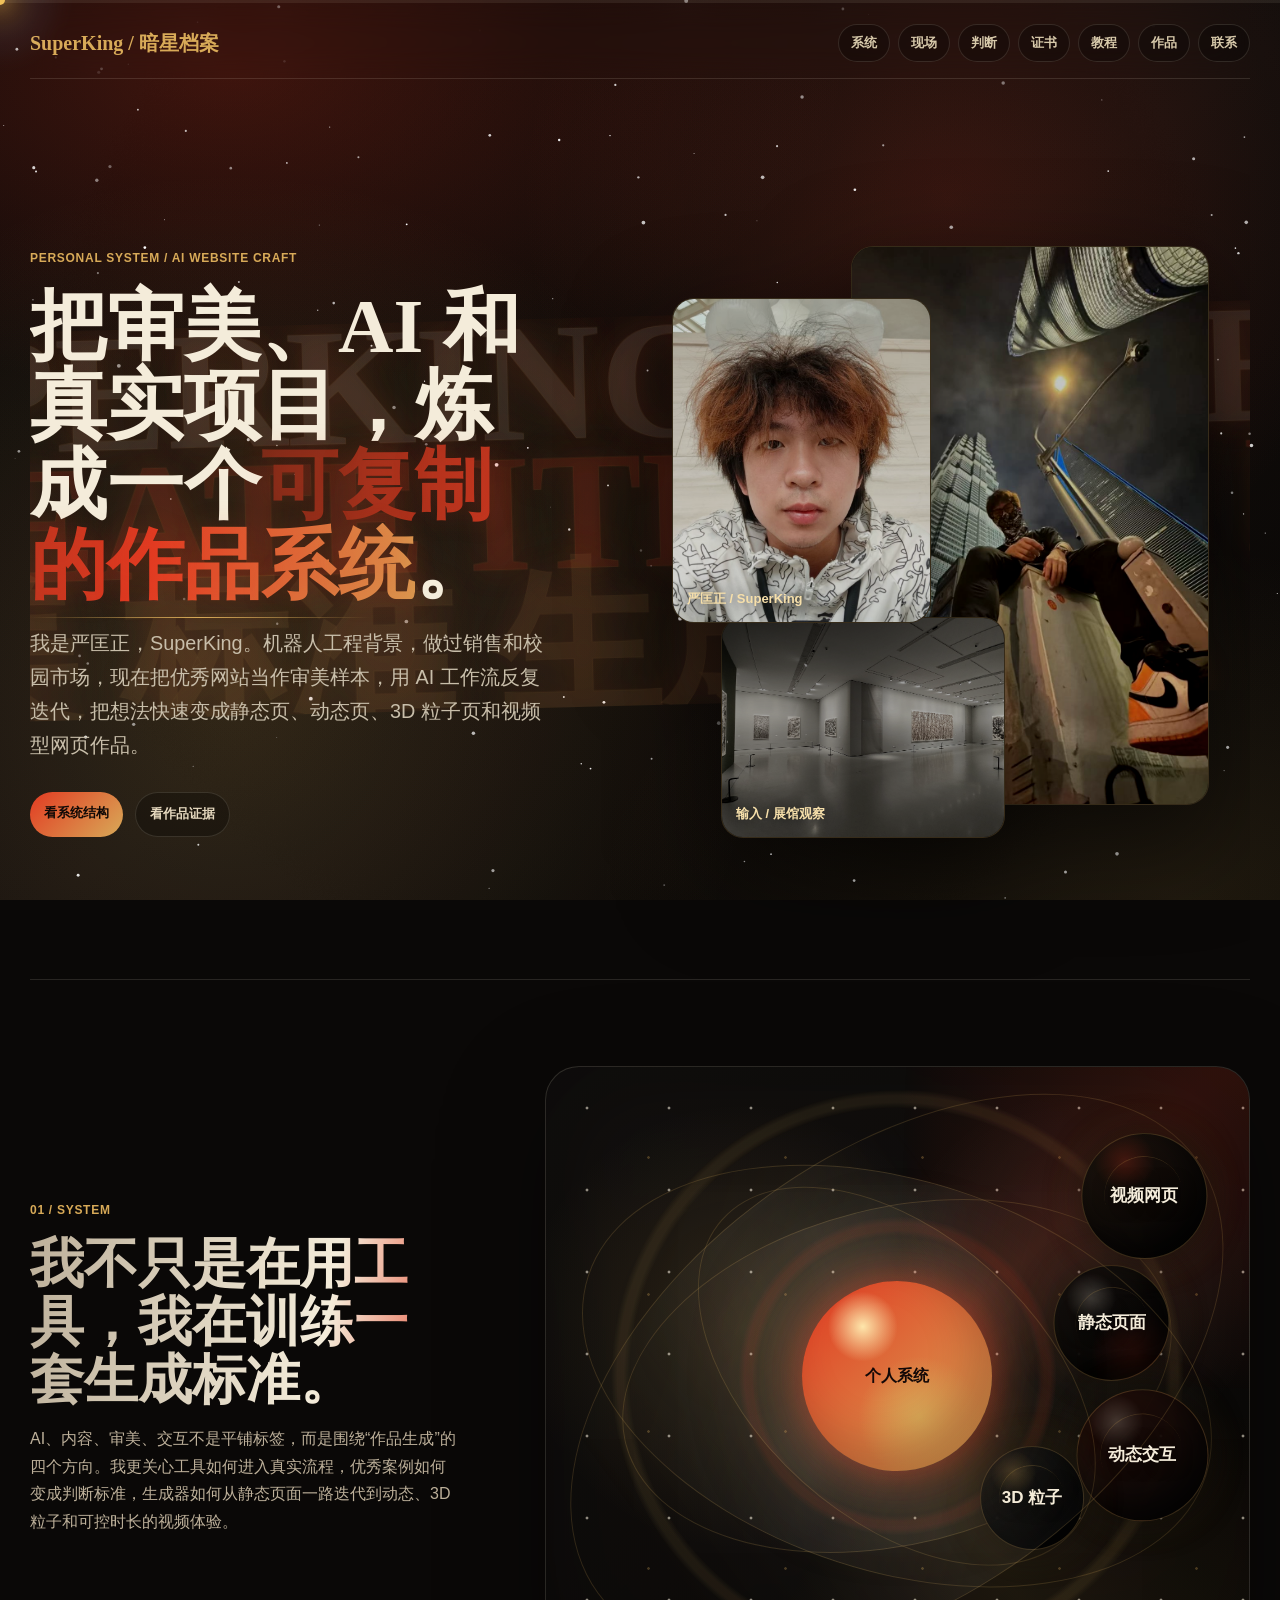
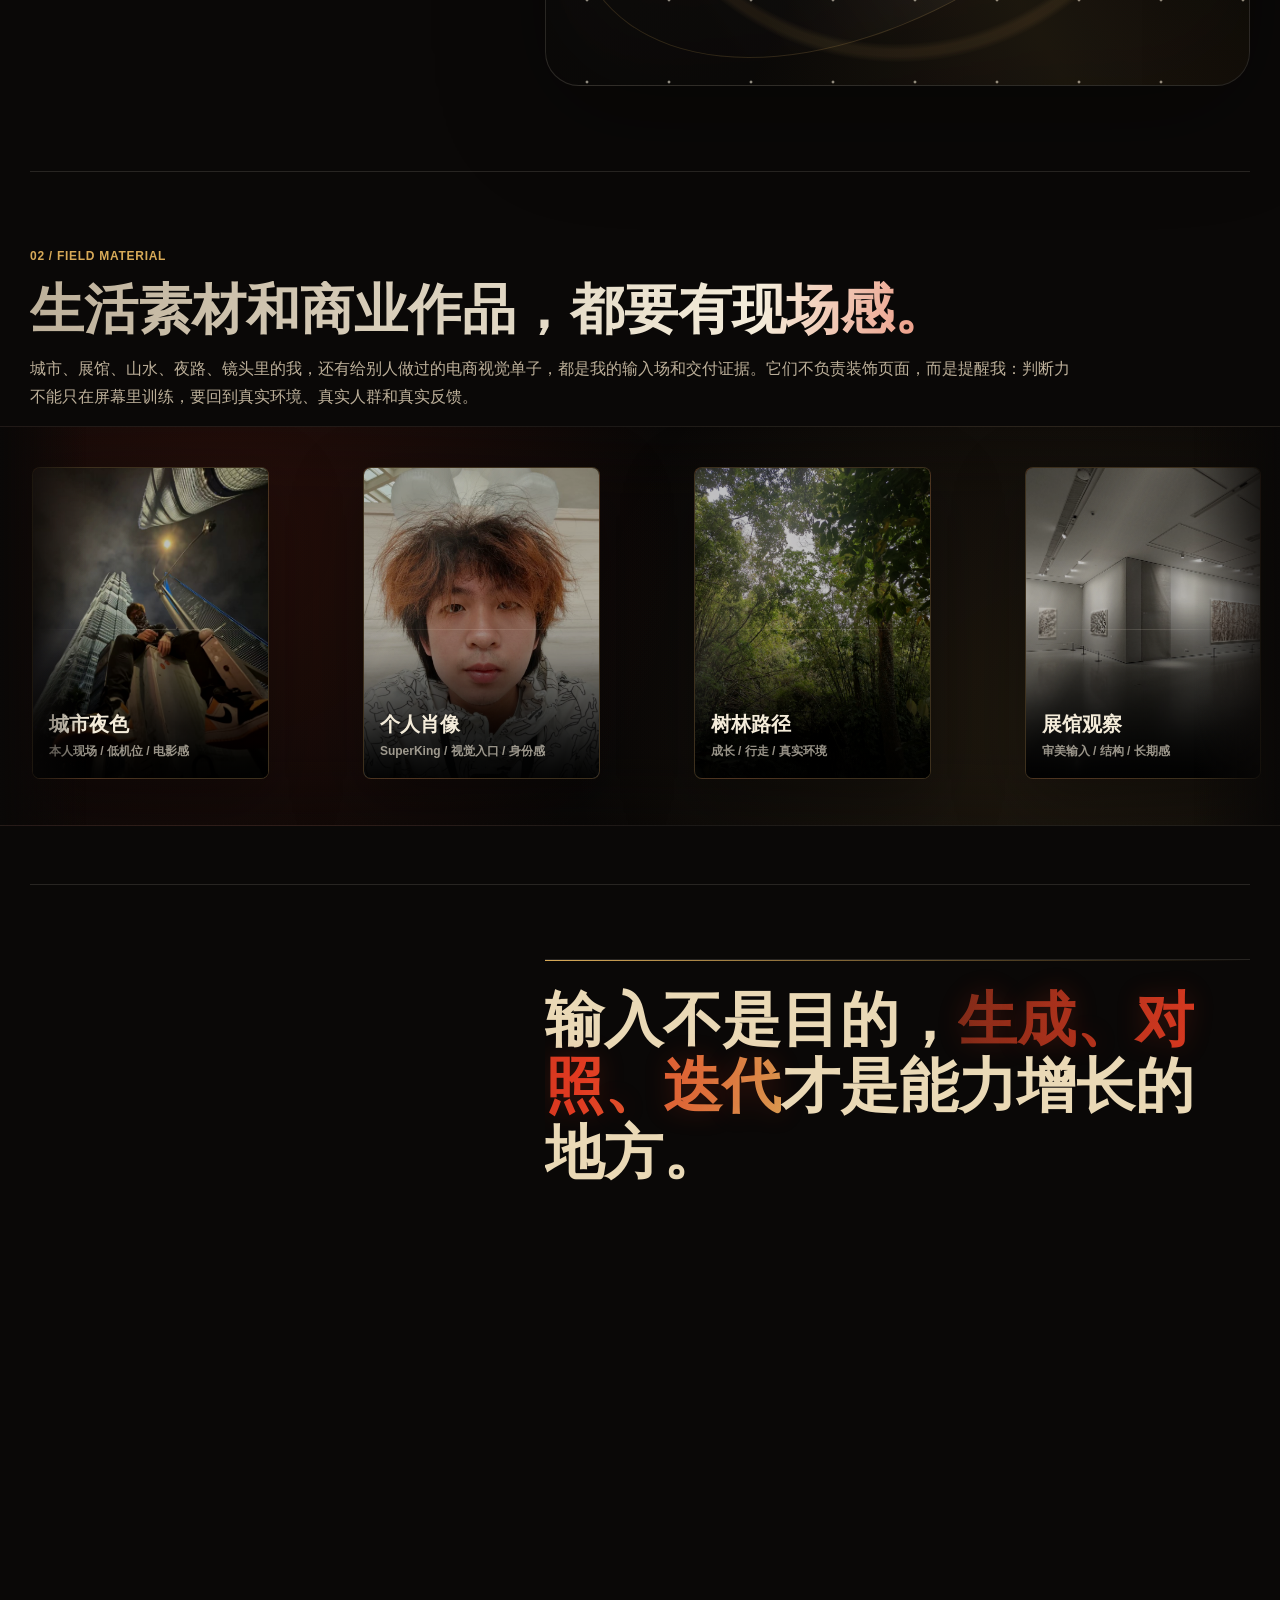
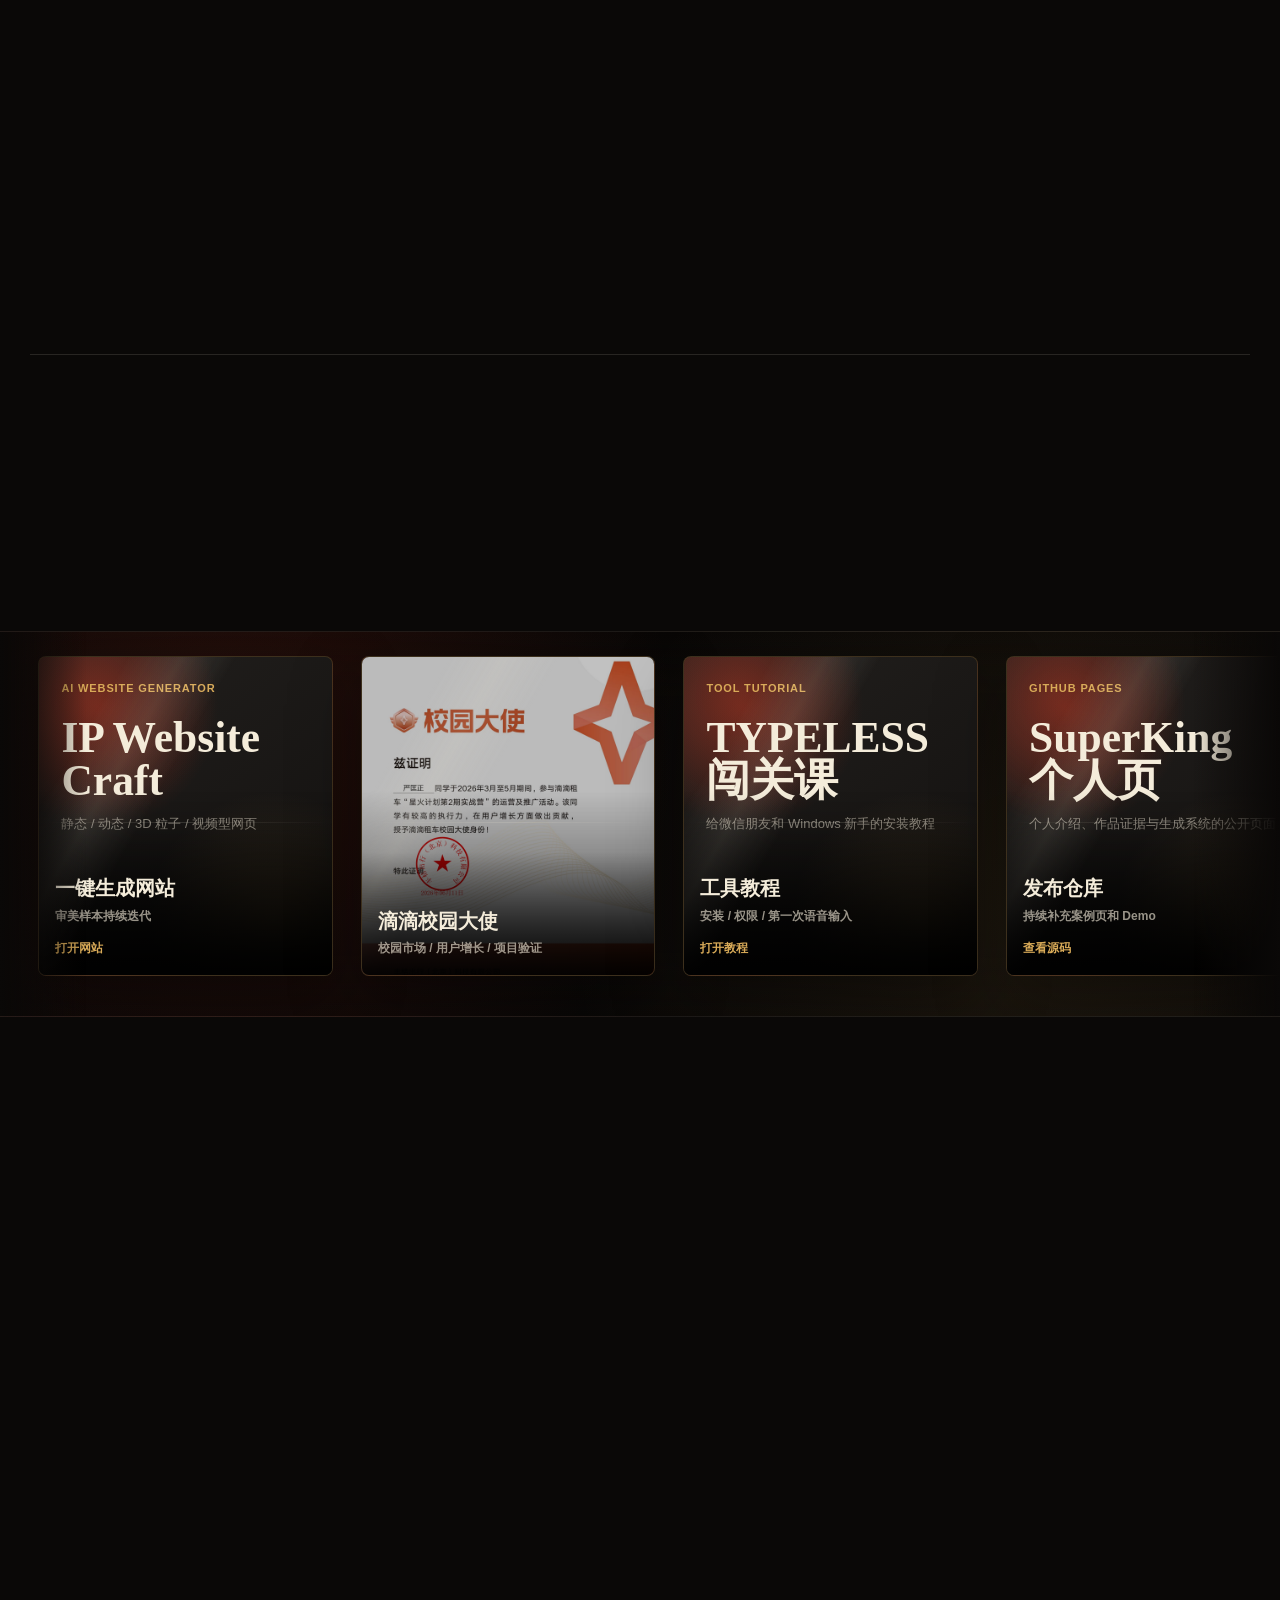
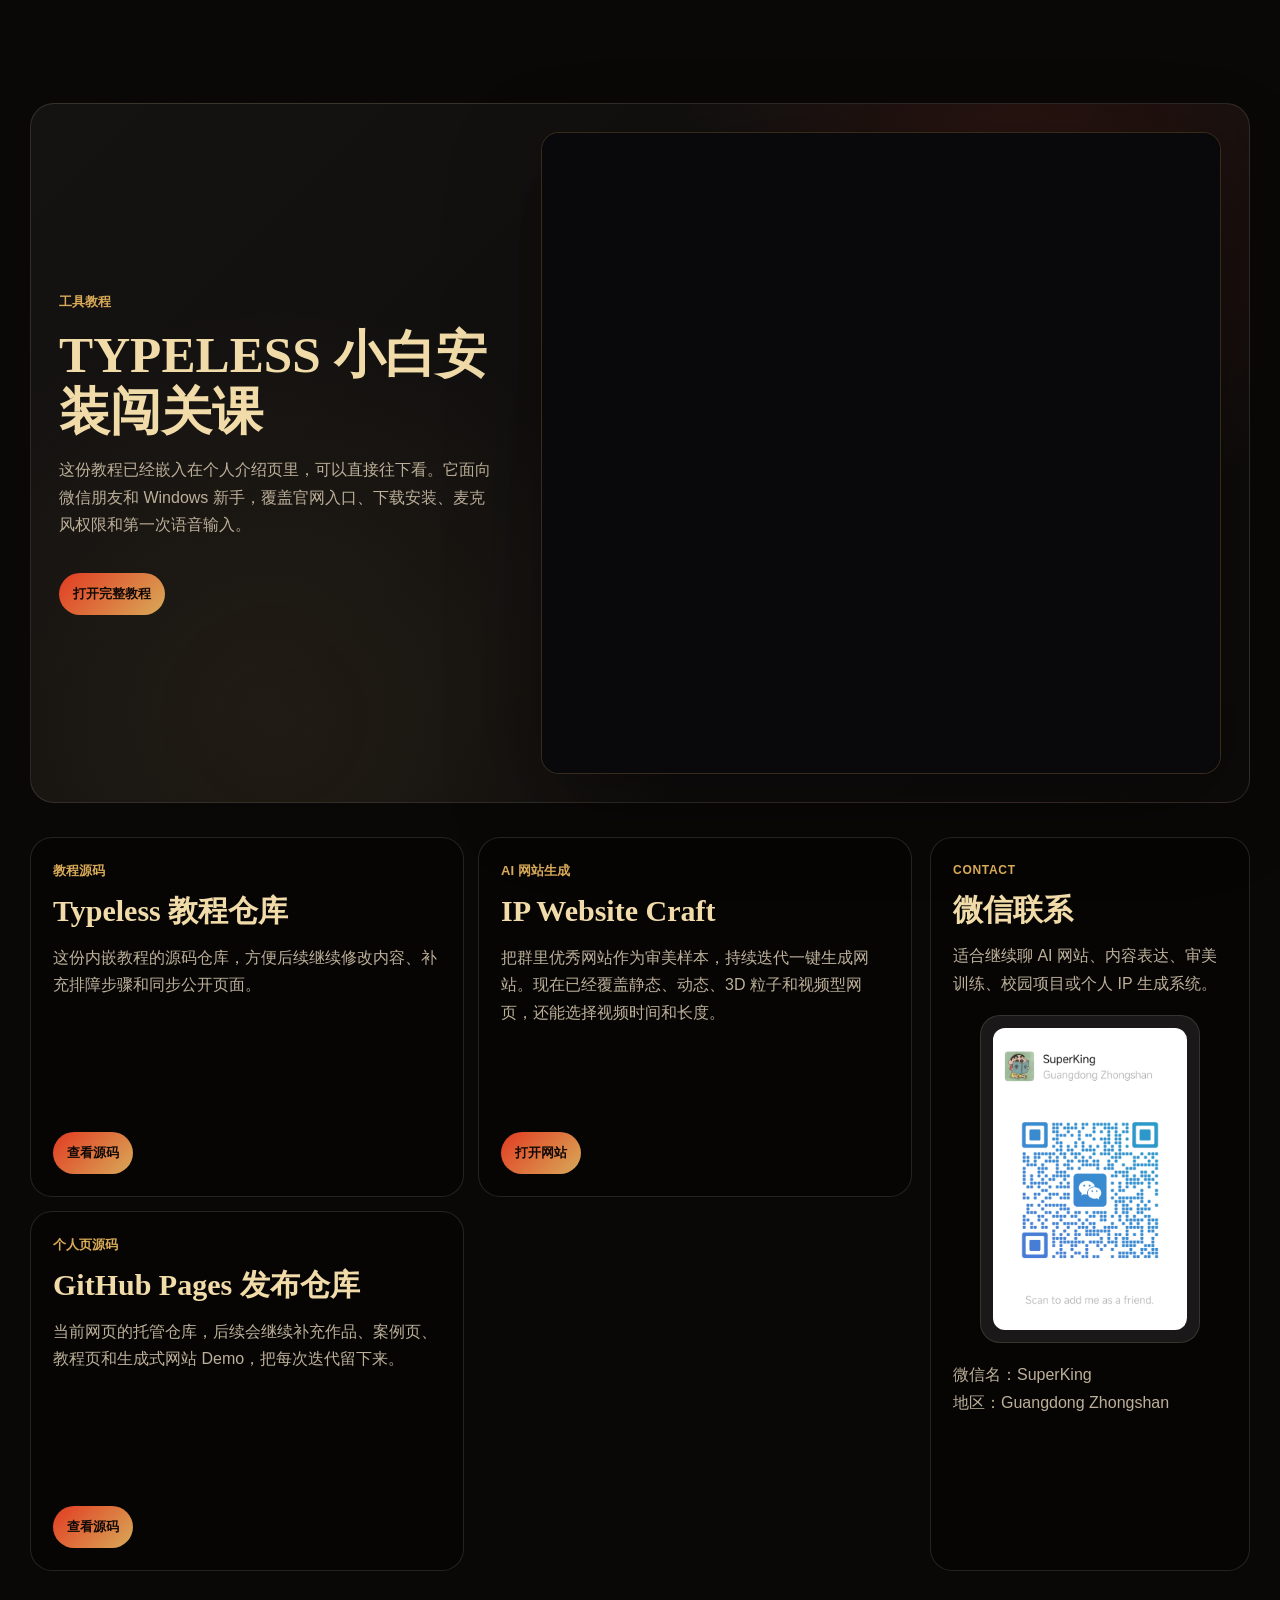
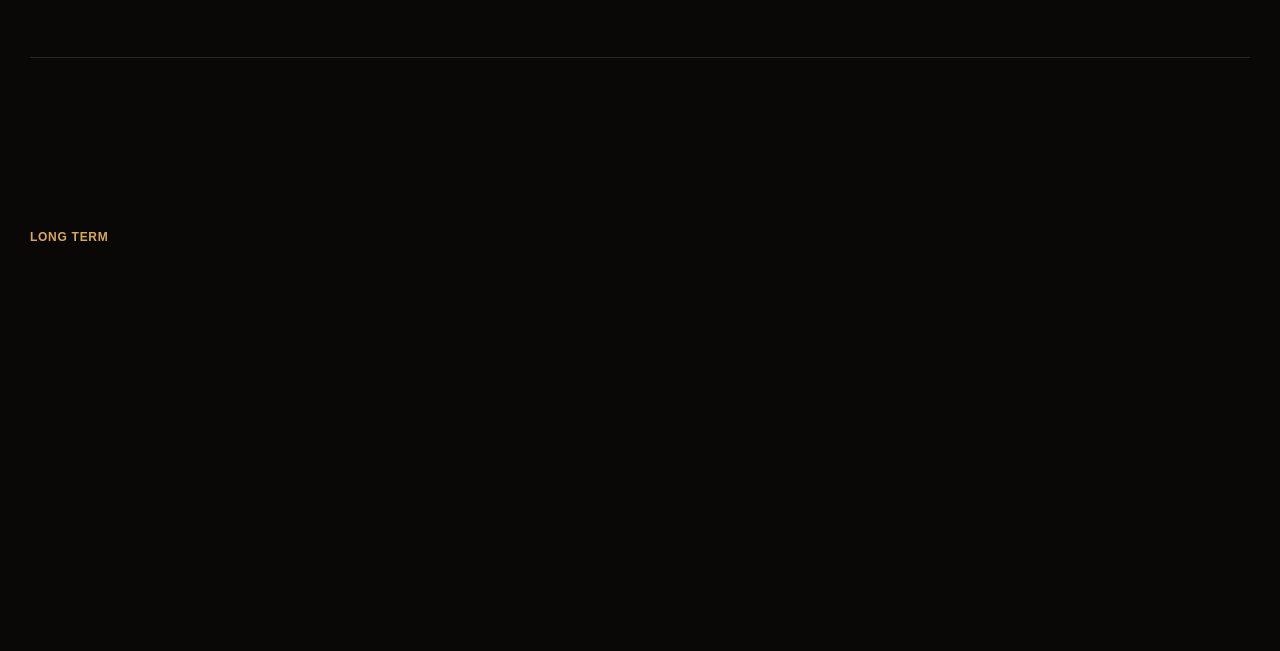
==== index.html @ da3decb0 "Keep orbit labels upright" ====
<!doctype html>
<html lang="zh-CN">
<head>
  <meta charset="utf-8" />
  <meta name="viewport" content="width=device-width, initial-scale=1" />
  <title>SuperKing个人介绍</title>
  <link
    rel="icon"
    href="data:image/svg+xml,%3Csvg xmlns='http://www.w3.org/2000/svg' viewBox='0 0 100 100'%3E%3Crect width='100' height='100' rx='20' fill='%230a0807'/%3E%3Cpath d='M50 13 60 40l28 10-28 10-10 27-10-27-28-10 28-10z' fill='%23e23b22'/%3E%3C/svg%3E"
  />
  <style>
    :root {
      --black: #0a0807;
      --ash: #120e0c;
      --ink: #f4ecda;
      --muted: #bdb09a;
      --faint: #7a6f5e;
      --gold: #d8aa58;
      --gold-warm: #c9a86a;
      --amber: #e23b22;
      --red: #e23b22;
      --red-deep: #9b2a18;
      --blue: #8fb1c7;
      --line: rgba(244, 236, 218, .13);
      --glass: rgba(10, 8, 7, .62);
      --display: "Noto Serif SC", "Source Han Serif SC", "Songti SC", "STSong", "SimSun", serif;
      --body: "PingFang SC", "Microsoft YaHei", "Noto Sans CJK SC", Arial, sans-serif;
    }

    * { box-sizing: border-box; }
    html { scroll-behavior: smooth; }

    body {
      margin: 0;
      color: var(--ink);
      background: var(--black);
      font-family: var(--body);
      line-height: 1.72;
      letter-spacing: 0;
      overflow-x: hidden;
      cursor: none;
    }

    #stars {
      position: fixed;
      inset: 0;
      z-index: -4;
      width: 100%;
      height: 100%;
      background:
        radial-gradient(ellipse 80% 60% at 18% 8%, rgba(226,59,34,.24), transparent 60%),
        radial-gradient(ellipse 70% 60% at 92% 100%, rgba(216,170,88,.12), transparent 65%),
        radial-gradient(ellipse 90% 70% at 50% 50%, rgba(20,12,8,.55), transparent 70%),
        linear-gradient(145deg, #0a0807, #120e0c 52%, #060504);
    }

    .nebula,
    .grain {
      position: fixed;
      inset: 0;
      pointer-events: none;
    }

    .nebula {
      z-index: -3;
      background:
        radial-gradient(circle at 74% 22%, rgba(226,59,34,.18), transparent 36%),
        radial-gradient(circle at 18% 78%, rgba(216,170,88,.16), transparent 42%),
        linear-gradient(180deg, rgba(0,0,0,.08), rgba(0,0,0,.78));
      mix-blend-mode: screen;
      animation: nebulaPan 22s ease-in-out infinite alternate;
    }

    .grain {
      z-index: 1;
      opacity: .18;
      background-image:
        url("data:image/svg+xml;utf8,<svg viewBox='0 0 200 200' xmlns='http://www.w3.org/2000/svg'><filter id='n'><feTurbulence type='fractalNoise' baseFrequency='.9' numOctaves='2' stitchTiles='stitch'/><feColorMatrix values='0 0 0 0 0  0 0 0 0 0  0 0 0 0 0  0 0 0 .55 0'/></filter><rect width='100%25' height='100%25' filter='url(%23n)'/></svg>"),
        linear-gradient(rgba(244,236,218,.024) 1px, transparent 1px),
        linear-gradient(90deg, rgba(244,236,218,.018) 1px, transparent 1px);
      background-size: 200px 200px, 38px 38px, 38px 38px;
      mask-image: radial-gradient(circle at 50% 45%, black, transparent 78%);
      animation: gridDrift 18s linear infinite;
    }

    .cursor-aura,
    .cursor-core {
      position: fixed;
      left: 0;
      top: 0;
      z-index: 3001;
      pointer-events: none;
      border-radius: 50%;
      transform: translate3d(-50%, -50%, 0);
    }

    .cursor-aura {
      width: 140px;
      height: 140px;
      background: radial-gradient(circle, rgba(240,193,90,.24), rgba(111,159,216,.08) 38%, transparent 68%);
      filter: blur(7px);
      mix-blend-mode: screen;
    }

    .cursor-core {
      width: 10px;
      height: 10px;
      background: #f0c15a;
      box-shadow: 0 0 18px rgba(240,193,90,.9);
    }

    .spark,
    .trail {
      position: fixed;
      z-index: 3000;
      border-radius: 50%;
      pointer-events: none;
      background: #f0c15a;
    }

    .spark {
      width: 6px;
      height: 6px;
      box-shadow: 0 0 18px rgba(240,193,90,.85);
      animation: sparkOut .72s ease-out forwards;
    }

    .trail {
      width: 5px;
      height: 5px;
      background: rgba(240,193,90,.78);
      animation: trailFade .62s ease-out forwards;
    }

    .lightbox {
      position: fixed;
      inset: 0;
      z-index: 2000;
      display: none;
      place-items: center;
      padding: 32px;
      background: rgba(0,0,0,.82);
      backdrop-filter: blur(16px);
    }

    .lightbox.is-open {
      display: grid;
    }

    .lightbox img {
      max-width: min(92vw, 1200px);
      max-height: 86vh;
      object-fit: contain;
      border: 1px solid var(--line);
      border-radius: 18px;
      box-shadow: 0 30px 120px rgba(0,0,0,.72);
    }

    .lightbox button {
      position: absolute;
      top: 20px;
      right: 20px;
      width: 42px;
      height: 42px;
      border: 1px solid var(--line);
      border-radius: 50%;
      color: var(--gold);
      background: rgba(0,0,0,.48);
      font-size: 22px;
      cursor: pointer;
    }

    .zoomable {
      cursor: zoom-in;
    }

    @keyframes nebulaPan {
      from { transform: translate3d(-1.5%, 0, 0) scale(1.02); opacity: .84; }
      to { transform: translate3d(1.5%, -1%, 0) scale(1.08); opacity: 1; }
    }

    @keyframes gridDrift { to { background-position: 42px 42px; } }
    @keyframes sparkOut { to { opacity: 0; transform: translate(var(--tx), var(--ty)) scale(.18); } }
    @keyframes trailFade { to { opacity: 0; transform: scale(.1); } }

    .progress {
      position: fixed;
      top: 0;
      left: 0;
      z-index: 50;
      width: 100%;
      height: 3px;
      background: rgba(244,236,218,.08);
    }

    .progress span {
      display: block;
      width: 0;
      height: 100%;
      background: linear-gradient(90deg, var(--red), var(--gold), var(--gold-warm));
    }

    .page {
      position: relative;
      z-index: 2;
      width: min(1220px, calc(100% - 34px));
      margin: 0 auto;
    }

    .nav {
      position: sticky;
      top: 0;
      z-index: 40;
      display: flex;
      align-items: center;
      justify-content: space-between;
      gap: 18px;
      padding: 24px 0 16px;
      border-bottom: 1px solid var(--line);
      backdrop-filter: blur(16px);
    }

    .brand {
      color: var(--gold);
      font-family: var(--display);
      font-size: 20px;
      font-weight: 700;
      text-decoration: none;
    }

    .nav-links {
      display: flex;
      flex-wrap: wrap;
      justify-content: flex-end;
      gap: 8px;
    }

    .nav-links a {
      color: #d7c9aa;
      border: 1px solid var(--line);
      background: rgba(0,0,0,.28);
      border-radius: 999px;
      padding: 7px 12px;
      font-size: 13px;
      font-weight: 800;
      text-decoration: none;
    }

    .hero {
      position: relative;
      min-height: 100vh;
      display: grid;
      grid-template-columns: minmax(0, .92fr) minmax(360px, 1.08fr);
      gap: clamp(28px, 6vw, 76px);
      align-items: center;
      padding: 80px 0 54px;
      overflow: hidden;
      isolation: isolate;
    }

    .hero-copy,
    .cinema-board {
      position: relative;
      z-index: 2;
    }

    .kinetic-words {
      position: absolute;
      left: 50%;
      top: 48%;
      z-index: 1;
      width: 140vw;
      pointer-events: none;
      transform: translate3d(-50%, -50%, 0) rotate(-1.5deg);
      opacity: .92;
      filter: blur(.15px);
      -webkit-mask-image: linear-gradient(90deg, transparent, #000 13%, #000 87%, transparent);
      mask-image: linear-gradient(90deg, transparent, #000 13%, #000 87%, transparent);
    }

    .kinetic-row {
      display: flex;
      width: max-content;
      color: rgba(232, 224, 207, .105);
      font-family: var(--display);
      font-size: clamp(76px, 13vw, 178px);
      font-weight: 900;
      letter-spacing: 0;
      line-height: .78;
      white-space: nowrap;
      text-transform: uppercase;
      text-shadow: 0 0 30px rgba(226,59,34,.15), 0 0 70px rgba(216,170,88,.12);
      -webkit-text-stroke: 1px rgba(216,170,88,.08);
      animation: kineticSlide 30s linear infinite;
      will-change: transform;
    }

    .kinetic-row span {
      display: inline-block;
      padding-right: .22em;
    }

    .kinetic-row.alt {
      color: rgba(226, 59, 34, .15);
      animation-duration: 38s;
      animation-direction: reverse;
    }

    .kinetic-row.soft {
      color: rgba(216, 170, 88, .115);
      animation-duration: 34s;
      opacity: .78;
    }

    .vertical-cue {
      position: absolute;
      left: 52%;
      top: 2%;
      display: grid;
      gap: 2px;
      color: rgba(244, 236, 218, .34);
      font-family: var(--body);
      font-size: 20px;
      font-weight: 900;
      line-height: .95;
      text-align: center;
      text-shadow: 0 0 18px rgba(226,59,34,.22);
      animation: cueDrop 3.8s ease-in-out infinite;
    }

    .chapter {
      color: var(--gold);
      font-size: 12px;
      font-weight: 900;
      letter-spacing: .06em;
      text-transform: uppercase;
      animation: chapterGlow 3.2s ease-in-out infinite;
    }

    .hero h1 {
      position: relative;
      margin: 18px 0;
      color: var(--ink);
      font-family: var(--display);
      font-size: clamp(42px, 6vw, 82px);
      font-weight: 700;
      line-height: 1.04;
      text-wrap: balance;
      opacity: 0;
      transform: translateY(22px);
      animation: titleRise 1.05s cubic-bezier(.16,.84,.22,1) .08s forwards;
    }

    .hero h1::after {
      content: "";
      position: absolute;
      left: 0;
      bottom: -12px;
      width: min(340px, 72%);
      height: 1px;
      background: linear-gradient(90deg, transparent, var(--gold), transparent);
      animation: goldSweep 2.8s ease-in-out 1.1s infinite;
    }

    em,
    .gold {
      color: transparent;
      background: linear-gradient(100deg, #7a2a18, #e23b22 24%, #d8aa58 45%, #fff0c8 53%, #c9a86a 66%, #e23b22);
      background-size: 240% 100%;
      -webkit-background-clip: text;
      background-clip: text;
      font-style: normal;
      text-shadow: 0 0 26px rgba(226,59,34,.22);
      animation: goldTextFlow 5.2s ease-in-out infinite;
    }

    .lead {
      max-width: 620px;
      color: #c8beaa;
      font-size: clamp(16px, 1.55vw, 20px);
      opacity: 0;
      transform: translateY(14px);
      animation: softRise .9s cubic-bezier(.2,.8,.2,1) .42s forwards;
    }

    .hero-actions {
      display: flex;
      flex-wrap: wrap;
      gap: 12px;
      margin-top: 30px;
      opacity: 0;
      transform: translateY(12px);
      animation: softRise .9s cubic-bezier(.2,.8,.2,1) .72s forwards;
    }

    .hero-actions a,
    .work-card a {
      color: #100906;
      background: linear-gradient(135deg, #e23b22, #d8aa58);
      border-radius: 999px;
      padding: 10px 14px;
      font-size: 13px;
      font-weight: 900;
      text-decoration: none;
    }

    .hero-actions a.secondary {
      color: #e5d8be;
      background: rgba(0,0,0,.28);
      border: 1px solid var(--line);
    }

    @keyframes chapterGlow {
      0%, 100% { opacity: .72; text-shadow: 0 0 0 rgba(226,59,34,0); }
      50% { opacity: 1; text-shadow: 0 0 20px rgba(226,59,34,.42); }
    }

    @keyframes titleRise { to { opacity: 1; transform: translateY(0); } }
    @keyframes softRise { to { opacity: 1; transform: translateY(0); } }
    @keyframes kineticSlide {
      to { transform: translate3d(-50%, 0, 0); }
    }
    @keyframes cueDrop {
      0%, 100% { opacity: .28; transform: translateY(-5px); }
      50% { opacity: .72; transform: translateY(6px); }
    }
    @keyframes goldTextFlow {
      0%, 100% { background-position: 0% 50%; filter: brightness(.94); }
      50% { background-position: 100% 50%; filter: brightness(1.18); }
    }
    @keyframes goldSweep {
      0%, 100% { transform: scaleX(.18); opacity: .24; }
      50% { transform: scaleX(1); opacity: .88; }
    }

    .cinema-board {
      position: relative;
      min-height: 650px;
      perspective: 1000px;
      opacity: 0;
      transform: translateY(20px) scale(.98);
      animation: boardArrive 1.1s cubic-bezier(.16,.84,.22,1) .35s forwards;
    }

    @keyframes boardArrive { to { opacity: 1; transform: translateY(0) scale(1); } }

    .film-card {
      position: absolute;
      overflow: hidden;
      border: 1px solid rgba(216,170,88,.22);
      border-radius: 22px;
      background: #090909;
      box-shadow: 0 32px 100px rgba(0,0,0,.55);
      will-change: transform;
    }

    .film-card img,
    .work-panel img,
    .field-photo img {
      width: 100%;
      height: 100%;
      object-fit: cover;
      display: block;
      filter: brightness(.68) contrast(1.08) saturate(.82);
      transform: scale(1.06);
      animation: imageBreath 14s ease-in-out infinite alternate;
    }

    .film-card.large {
      z-index: 1;
      width: 58%;
      height: 86%;
      top: 2%;
      right: 0;
      animation: floatLarge 9.5s ease-in-out infinite;
    }

    .film-card.mid {
      z-index: 3;
      width: 42%;
      height: 50%;
      left: 0;
      top: 10%;
      animation: floatMid 11s ease-in-out infinite;
    }

    .film-card.small {
      z-index: 2;
      width: 46%;
      height: 34%;
      left: 8%;
      bottom: 2%;
      animation: floatSmall 8.8s ease-in-out infinite;
    }

    .film-card.large img {
      object-position: 50% 52%;
      filter: brightness(.74) contrast(1.12) saturate(.9);
    }

    .film-card.mid img {
      object-position: 50% 38%;
      filter: brightness(.8) contrast(1.08) saturate(.84);
    }

    .film-label {
      position: absolute;
      left: 14px;
      bottom: 12px;
      color: #f6dfaa;
      font-size: 13px;
      font-weight: 900;
      text-shadow: 0 0 16px rgba(0,0,0,.8);
    }

    .signal-ring {
      position: absolute;
      left: 34%;
      top: 44%;
      width: 210px;
      height: 210px;
      border: 1px solid rgba(216,170,88,.24);
      border-radius: 50%;
      animation: slowSpin 24s linear infinite;
    }

    .signal-ring::before,
    .signal-ring::after {
      content: "";
      position: absolute;
      inset: 34px;
      border: 1px solid rgba(226,59,34,.18);
      border-radius: 50%;
    }

    .signal-ring::after {
      inset: 74px;
      background: radial-gradient(circle, rgba(226,59,34,.28), rgba(216,170,88,.16), transparent 58%);
      animation: signalPulse 2.8s ease-in-out infinite;
    }

    @keyframes imageBreath {
      from { transform: scale(1.05) translate3d(-1.2%, -.8%, 0); }
      to { transform: scale(1.14) translate3d(1.2%, .8%, 0); }
    }
    @keyframes floatLarge {
      0%, 100% { transform: translate3d(0, 0, 0) rotate(.4deg); }
      50% { transform: translate3d(-12px, -18px, 0) rotate(-.7deg); }
    }
    @keyframes floatMid {
      0%, 100% { transform: translate3d(0, 0, 0) rotate(-1.2deg); }
      50% { transform: translate3d(14px, 16px, 0) rotate(.5deg); }
    }
    @keyframes floatSmall {
      0%, 100% { transform: translate3d(0, 0, 0) rotate(1.2deg); }
      50% { transform: translate3d(-8px, 12px, 0) rotate(-.4deg); }
    }
    @keyframes slowSpin { to { transform: rotate(360deg); } }
    @keyframes signalPulse {
      0%, 100% { opacity: .34; transform: scale(.8); }
      50% { opacity: .78; transform: scale(1.08); }
    }

    .section {
      min-height: 88vh;
      display: grid;
      grid-template-columns: .78fr 1.22fr;
      gap: clamp(28px, 5vw, 64px);
      align-items: center;
      padding: 74px 0;
      border-top: 1px solid var(--line);
    }

    .copy {
      max-width: 430px;
    }

    #field {
      display: block;
      min-height: auto;
      padding-bottom: 58px;
    }

    #field .copy {
      max-width: 1040px;
      margin-bottom: 12px;
    }

    .copy h2,
    .end h2 {
      margin: 14px 0;
      color: transparent;
      background: linear-gradient(100deg, #bdb09a, #f4ecda 32%, #e23b22 48%, #d8aa58 60%, #8a7c68);
      background-size: 220% 100%;
      -webkit-background-clip: text;
      background-clip: text;
      font-family: var(--display);
      font-size: clamp(32px, 4.2vw, 58px);
      font-weight: 700;
      line-height: 1.08;
      overflow-wrap: anywhere;
      animation: slowTextSheen 7s ease-in-out infinite;
    }

    .copy p {
      color: var(--muted);
      font-size: 16px;
    }

    @keyframes slowTextSheen {
      0%, 100% { background-position: 0% 50%; }
      50% { background-position: 100% 50%; }
    }

    .system-map {
      position: relative;
      min-height: 620px;
      overflow: hidden;
      border: 1px solid var(--line);
      border-radius: 34px;
      background:
        radial-gradient(circle at 50% 50%, rgba(226,59,34,.18), transparent 24%),
        radial-gradient(circle at 28% 42%, rgba(216,170,88,.14), transparent 36%),
        radial-gradient(circle at 76% 34%, rgba(244,236,218,.07), transparent 28%),
        linear-gradient(145deg, rgba(244,236,218,.04), rgba(10,8,7,.28));
      box-shadow: inset 0 0 120px rgba(0,0,0,.38), 0 30px 110px rgba(0,0,0,.32);
      animation: mapFloat 10s ease-in-out infinite;
      isolation: isolate;
    }

    .system-map::before {
      content: "";
      position: absolute;
      inset: 0;
      z-index: 0;
      background-image:
        radial-gradient(circle, rgba(244,236,218,.92) 0 1px, transparent 1.8px),
        radial-gradient(circle, rgba(216,170,88,.45) 0 1px, transparent 1.6px);
      background-size: 82px 82px, 137px 137px;
      background-position: 0 0, 34px 22px;
      opacity: .62;
      animation: starDrift 42s linear infinite;
    }

    .system-map::after {
      content: "";
      position: absolute;
      inset: -18%;
      z-index: 0;
      background:
        conic-gradient(from 0deg, transparent, rgba(226,59,34,.18), transparent 26%, rgba(216,170,88,.10), transparent 58%),
        radial-gradient(circle at 50% 50%, transparent 0 22%, rgba(226,59,34,.12) 23% 24%, transparent 25% 42%, rgba(216,170,88,.10) 43% 44%, transparent 45%);
      filter: blur(.2px);
      animation: galaxySpin 32s linear infinite;
      opacity: .9;
    }

    .node {
      position: absolute;
      display: grid;
      place-items: center;
      z-index: 3;
      border-radius: 50%;
      color: #f4ecda;
      text-align: center;
      font-weight: 900;
    }

    .node.center {
      left: 50%;
      top: 50%;
      width: clamp(142px, 16vw, 190px);
      height: clamp(142px, 16vw, 190px);
      color: #130807;
      background:
        radial-gradient(circle at 32% 24%, rgba(255,236,176,.96), transparent 18%),
        radial-gradient(circle at 62% 72%, rgba(216,170,88,.94), transparent 34%),
        linear-gradient(135deg, #e23b22, #d8aa58);
      box-shadow:
        0 0 48px rgba(226,59,34,.55),
        0 0 120px rgba(216,170,88,.25),
        inset -18px -24px 42px rgba(81,21,10,.28);
      transform: translate(-50%, -50%);
      animation: sunBreath 4.8s ease-in-out infinite;
    }

    .orbit {
      position: absolute;
      left: 50%;
      top: 50%;
      z-index: 2;
      width: var(--orbit-size);
      height: calc(var(--orbit-size) * .62);
      border: 1px solid rgba(216,170,88,.18);
      border-radius: 50%;
      transform: translate(-50%, -50%) rotate(var(--tilt));
      animation: orbitSpin var(--duration) linear infinite;
      transform-origin: center;
    }

    .orbit::before {
      content: "";
      position: absolute;
      inset: -1px;
      border-radius: 50%;
      background: linear-gradient(90deg, transparent, rgba(244,236,218,.18), transparent);
      opacity: .36;
      mask-image: linear-gradient(90deg, transparent, #000 42%, transparent 72%);
    }

    .planet {
      left: calc(100% - var(--planet-size) / 2);
      top: 50%;
      width: var(--planet-size);
      height: var(--planet-size);
      padding: 12px;
      border: 1px solid rgba(216,170,88,.22);
      background:
        radial-gradient(circle at 32% 28%, rgba(244,236,218,.2), transparent 22%),
        radial-gradient(circle at 72% 78%, rgba(226,59,34,.18), transparent 38%),
        linear-gradient(145deg, rgba(19,16,14,.92), rgba(3,3,3,.96));
      box-shadow:
        0 0 34px rgba(0,0,0,.55),
        0 0 44px rgba(216,170,88,.10),
        inset -12px -14px 28px rgba(0,0,0,.62);
      transform: translate(-50%, -50%) rotate(calc(var(--tilt) * -1));
      animation: planetCounter var(--duration) linear infinite;
    }

    .planet::after {
      content: "";
      position: absolute;
      inset: 18%;
      border-radius: 50%;
      border-top: 1px solid rgba(216,170,88,.24);
      transform: rotate(-18deg);
      opacity: .75;
    }

    .planet b {
      position: relative;
      z-index: 1;
      font-size: clamp(13px, 1.4vw, 17px);
      line-height: 1.2;
      text-shadow: 0 0 18px rgba(0,0,0,.88);
    }

    .orbit.o1 { --orbit-size: min(88%, 560px); --planet-size: 116px; --tilt: -14deg; --duration: 18s; }
    .orbit.o2 { --orbit-size: min(102%, 650px); --planet-size: 132px; --tilt: 18deg; --duration: 25s; animation-direction: reverse; }
    .orbit.o3 { --orbit-size: min(74%, 470px); --planet-size: 104px; --tilt: 42deg; --duration: 15s; }
    .orbit.o4 { --orbit-size: min(116%, 740px); --planet-size: 126px; --tilt: -36deg; --duration: 31s; animation-direction: reverse; }

    .orbit.o2 .planet,
    .orbit.o4 .planet {
      animation-direction: reverse;
    }

    .orbit.o2 .planet { background: radial-gradient(circle at 30% 24%, rgba(244,236,218,.18), transparent 20%), linear-gradient(145deg, rgba(36,15,10,.94), rgba(5,5,5,.96)); }
    .orbit.o3 .planet { background: radial-gradient(circle at 32% 26%, rgba(216,170,88,.24), transparent 22%), linear-gradient(145deg, rgba(17,17,17,.94), rgba(3,3,3,.98)); }
    .orbit.o4 .planet { background: radial-gradient(circle at 34% 22%, rgba(226,59,34,.22), transparent 24%), linear-gradient(145deg, rgba(26,19,13,.94), rgba(3,3,3,.96)); }

    @keyframes mapFloat {
      0%, 100% { transform: translateY(0); }
      50% { transform: translateY(-12px); }
    }
    @keyframes starDrift { to { background-position: 82px 82px, -103px 137px; } }
    @keyframes galaxySpin { to { transform: rotate(360deg); } }
    @keyframes orbitSpin {
      to { transform: translate(-50%, -50%) rotate(calc(var(--tilt) + 360deg)); }
    }
    @keyframes planetCounter {
      to { transform: translate(-50%, -50%) rotate(calc((var(--tilt) + 360deg) * -1)); }
    }
    @keyframes sunBreath {
      0%, 100% { transform: translate(-50%, -50%) scale(1); filter: brightness(1); }
      50% { transform: translate(-50%, -50%) scale(1.035); filter: brightness(1.12); }
    }

    .showcase-shell {
      position: relative;
      width: 100vw;
      margin-left: calc(50% - 50vw);
      min-height: 0;
      display: block;
      padding: 14px 0 20px;
      overflow: hidden;
      cursor: grab;
      background:
        radial-gradient(circle at 18% 28%, rgba(226,59,34,.13), transparent 28rem),
        radial-gradient(circle at 82% 76%, rgba(216,170,88,.10), transparent 30rem),
        linear-gradient(180deg, rgba(10,8,7,0), rgba(10,8,7,.54) 18%, rgba(10,8,7,.54) 82%, rgba(10,8,7,0));
      border-block: 1px solid rgba(244,236,218,.07);
    }

    .showcase-shell::before,
    .showcase-shell::after {
      content: "";
      position: absolute;
      top: 0;
      bottom: 0;
      z-index: 4;
      width: min(7vw, 86px);
      pointer-events: none;
    }

    .showcase-shell::before {
      left: 0;
      background: linear-gradient(90deg, var(--black), rgba(10,8,7,0));
    }

    .showcase-shell::after {
      right: 0;
      background: linear-gradient(270deg, var(--black), rgba(10,8,7,0));
    }

    .showcase-track {
      display: flex;
      width: max-content;
      gap: clamp(10px, 1.1vw, 16px);
      padding: 10px 0;
      margin-left: -8px;
      animation: playbackSlide 42s linear infinite;
      transform: translate3d(0, 0, 0);
      will-change: transform;
    }

    .showcase-shell:hover .showcase-track {
      animation-play-state: paused;
    }

    .showcase-shell.reverse .showcase-track {
      animation-name: playbackSlideReverse;
      animation-duration: 46s;
    }

    .photo-playback .showcase-track {
      animation-duration: 72s;
    }

    .work-playback {
      padding: 10px 0 26px;
    }

    .work-playback .showcase-track {
      width: max-content;
      display: flex;
      gap: clamp(18px, 2.2vw, 32px);
      padding: 14px clamp(20px, 3vw, 42px);
      margin-left: 0;
      animation: workPlayback 68s linear infinite;
      transform: translate3d(0, 0, 0);
      will-change: transform;
    }

    .show-card {
      position: relative;
      flex: 0 0 auto;
      width: clamp(210px, 18.5vw, 280px);
      aspect-ratio: .76;
      overflow: hidden;
      border: 1px solid rgba(216,170,88,.22);
      border-radius: 8px;
      background:
        radial-gradient(circle at 18% 12%, rgba(226,59,34,.16), transparent 34%),
        #100e0d;
      box-shadow: 0 24px 70px rgba(0,0,0,.34);
      transform: translateZ(0);
      transition: transform .32s ease, border-color .32s ease, box-shadow .32s ease;
    }

    .show-card:hover {
      transform: translateY(-7px);
      border-color: rgba(216,170,88,.52);
      box-shadow: 0 30px 90px rgba(0,0,0,.48), 0 0 0 1px rgba(226,59,34,.18);
    }

    .show-card img {
      width: 100%;
      height: 100%;
      object-fit: cover;
      display: block;
      filter: brightness(.74) contrast(1.08) saturate(.9);
      transform: scale(1.04);
      transition: transform .7s ease, filter .7s ease;
    }

    .show-card:hover img {
      filter: brightness(.9) contrast(1.12) saturate(1.02);
      transform: scale(1.09);
    }

    .show-card::before {
      content: "";
      position: absolute;
      inset: 0;
      z-index: 1;
      background:
        linear-gradient(120deg, transparent 18%, rgba(244,236,218,.14), transparent 42%),
        linear-gradient(180deg, transparent 42%, rgba(0,0,0,.88));
      opacity: .82;
      pointer-events: none;
    }

    .show-card::after {
      content: "";
      position: absolute;
      left: 0;
      right: 0;
      top: 52%;
      z-index: 1;
      height: 1px;
      background: linear-gradient(90deg, transparent, rgba(244,236,218,.28), transparent);
      opacity: .55;
      box-shadow: 0 0 24px rgba(226,59,34,.18);
      pointer-events: none;
    }

    .show-caption {
      position: absolute;
      left: 0;
      right: 0;
      bottom: 0;
      z-index: 2;
      padding: 58px 16px 16px;
      background: linear-gradient(180deg, transparent, rgba(0,0,0,.9));
    }

    .show-caption b,
    .show-caption span,
    .show-caption a {
      display: block;
    }

    .show-caption b {
      color: #f4ecda;
      font-family: var(--display);
      font-size: 20px;
      line-height: 1.12;
    }

    .show-caption span {
      margin-top: 6px;
      color: rgba(244,236,218,.62);
      font-size: 12px;
      font-weight: 800;
    }

    .show-caption a {
      position: relative;
      width: fit-content;
      margin-top: 12px;
      color: var(--gold);
      font-size: 12px;
      font-weight: 900;
      text-decoration: none;
    }

    .show-card.work {
      width: clamp(250px, 22vw, 340px);
      aspect-ratio: .95;
    }

    .work-playback .show-card.work {
      width: clamp(260px, 23vw, 350px);
      min-width: clamp(260px, 23vw, 350px);
      min-height: 320px;
    }

    .show-card.work .show-cover {
      position: absolute;
      inset: 0;
      display: grid;
      align-content: start;
      padding: 22px;
      color: rgba(244,236,218,.9);
      background:
        radial-gradient(circle at 20% 16%, rgba(226,59,34,.34), transparent 34%),
        radial-gradient(circle at 80% 82%, rgba(216,170,88,.16), transparent 36%),
        linear-gradient(145deg, rgba(244,236,218,.08), rgba(244,236,218,.012));
    }

    .show-cover small {
      color: var(--gold);
      font-size: 11px;
      font-weight: 900;
      letter-spacing: .08em;
      text-transform: uppercase;
    }

    .show-cover strong {
      margin-top: 18px;
      font-family: var(--display);
      font-size: clamp(32px, 3.4vw, 48px);
      line-height: .98;
      color: #f4ecda;
    }

    .show-cover em {
      margin-top: 12px;
      color: rgba(244,236,218,.58);
      background: none;
      -webkit-background-clip: initial;
      background-clip: initial;
      font-family: var(--body);
      font-size: 13px;
      font-style: normal;
      text-shadow: none;
      animation: none;
    }

    @keyframes playbackSlide {
      from { transform: translate3d(0, 0, 0); }
      to { transform: translate3d(-50%, 0, 0); }
    }
    @keyframes playbackSlideReverse {
      from { transform: translate3d(-50%, 0, 0); }
      to { transform: translate3d(0, 0, 0); }
    }
    @keyframes workPlayback {
      from { transform: translate3d(0, 0, 0); }
      to { transform: translate3d(-50%, 0, 0); }
    }

    .field-photo,
    .work-panel {
      position: relative;
      min-height: 420px;
      overflow: hidden;
      border: 1px solid var(--line);
      border-radius: 24px;
      background: rgba(0,0,0,.32);
      animation: panelFloat 9s ease-in-out infinite;
    }

    .field-stack {
      display: grid;
      gap: 16px;
    }

    .note,
    .work-card,
    .contact-card {
      position: relative;
      overflow: hidden;
      border: 1px solid var(--line);
      border-radius: 22px;
      background: rgba(0,0,0,.34);
    }

    .note {
      min-height: 202px;
      padding: 20px;
    }

    .note::before,
    .work-card::before,
    .contact-card::before {
      content: "";
      position: absolute;
      inset: 0;
      background: linear-gradient(120deg, transparent, rgba(226,59,34,.10), rgba(216,170,88,.10), transparent);
      transform: translateX(-120%);
      animation: noteSweep 6s ease-in-out infinite;
    }

    .note h3 {
      margin: 0 0 12px;
      color: #f1dca9;
      font-family: var(--display);
      font-size: 30px;
    }

    .note p,
    .work-card p,
    .contact-card p {
      color: var(--muted);
    }

    .caption {
      position: absolute;
      left: 20px;
      right: 20px;
      bottom: 18px;
    }

    .caption b,
    .work-meta {
      color: var(--gold);
      display: block;
      font-size: 13px;
      margin-bottom: 6px;
      font-weight: 900;
    }

    .caption h3 {
      margin: 0;
      color: #f1e5ca;
      font-family: var(--display);
      font-size: clamp(26px, 3vw, 42px);
      line-height: 1.1;
    }

    @keyframes panelFloat {
      0%, 100% { transform: translateY(0) rotate(-.2deg); }
      50% { transform: translateY(-14px) rotate(.4deg); }
    }
    @keyframes noteSweep {
      0%, 40% { transform: translateX(-120%); }
      70%, 100% { transform: translateX(120%); }
    }

    .statements {
      display: grid;
      gap: 22px;
    }

    .statement {
      position: relative;
      max-width: 860px;
      padding: 28px 0;
      overflow: hidden;
      border-top: 1px solid var(--line);
      color: #ead9b6;
      font-family: var(--display);
      font-size: clamp(30px, 4.6vw, 64px);
      font-weight: 700;
      line-height: 1.13;
      overflow-wrap: anywhere;
    }

    .statement::before {
      content: "";
      position: absolute;
      top: 0;
      left: 0;
      width: 0;
      height: 1px;
      background: linear-gradient(90deg, var(--gold), transparent);
      transition: width .9s cubic-bezier(.2,.8,.2,1);
    }

    .statement.is-visible::before {
      width: 100%;
    }

    .proof-grid {
      display: grid;
      grid-template-columns: repeat(3, 1fr);
      gap: 14px;
      margin-top: 28px;
    }

    .proof-grid div {
      min-height: 146px;
      padding: 18px;
      border-top: 1px solid var(--line);
      color: #b8ac95;
      transition: transform .32s ease, color .32s ease;
    }

    .proof-grid div:hover {
      transform: translateY(-6px);
      color: #e8dcc4;
    }

    .proof-grid b {
      color: var(--gold);
      display: block;
      margin-bottom: 8px;
    }

    .works-section {
      display: block;
      padding: 78px 0 86px;
      border-top: 1px solid var(--line);
    }

    .works-head {
      display: grid;
      grid-template-columns: .75fr 1.25fr;
      gap: 44px;
      align-items: end;
      margin-bottom: 28px;
    }

    .works-head h2 {
      margin: 14px 0;
      color: #ead9b6;
      font-family: var(--display);
      font-size: clamp(34px, 4.4vw, 62px);
      line-height: 1.08;
    }

    .certificate-showcase {
      display: grid;
      grid-template-columns: minmax(0, .9fr) minmax(300px, 1.1fr);
      gap: clamp(18px, 3vw, 36px);
      align-items: center;
      margin: 0 0 34px;
      padding: clamp(18px, 3vw, 28px);
      border: 1px solid var(--line);
      border-radius: 24px;
      background:
        radial-gradient(circle at 18% 16%, rgba(238, 91, 47, .15), transparent 28%),
        linear-gradient(135deg, rgba(255,255,255,.048), rgba(255,255,255,.014));
    }

    .certificate-copy h3 {
      margin: 14px 0;
      color: #f1dca9;
      font-family: var(--display);
      font-size: clamp(30px, 4vw, 52px);
      line-height: 1.1;
    }

    .certificate-copy p {
      max-width: 500px;
      color: var(--muted);
      font-size: 16px;
    }

    .certificate-frame {
      min-height: 420px;
      display: grid;
      place-items: center;
      overflow: hidden;
      border: 1px solid rgba(216,170,88,.22);
      border-radius: 18px;
      background: rgba(255,255,255,.08);
      box-shadow: 0 28px 90px rgba(0,0,0,.38);
    }

    .certificate-frame img {
      width: 100%;
      max-height: 560px;
      object-fit: contain;
      display: block;
      background: #f7f7f7;
    }

    .tutorial-section {
      display: grid;
      grid-template-columns: .78fr 1.22fr;
      gap: clamp(22px, 4vw, 48px);
      align-items: stretch;
      margin: 0 0 34px;
      padding: clamp(18px, 3vw, 28px);
      border: 1px solid var(--line);
      border-radius: 24px;
      background:
        radial-gradient(circle at 82% 12%, rgba(226,59,34,.13), transparent 30%),
        radial-gradient(circle at 20% 88%, rgba(216,170,88,.08), transparent 36%),
        linear-gradient(135deg, rgba(255,255,255,.048), rgba(255,255,255,.014));
    }

    .tutorial-copy {
      align-self: center;
    }

    .tutorial-copy h3 {
      margin: 14px 0;
      color: #f1dca9;
      font-family: var(--display);
      font-size: clamp(30px, 4vw, 52px);
      line-height: 1.1;
    }

    .tutorial-copy p {
      max-width: 520px;
      color: var(--muted);
      font-size: 16px;
    }

    .tutorial-copy a {
      display: inline-flex;
      width: fit-content;
      margin-top: 18px;
      color: #100906;
      background: linear-gradient(135deg, #e23b22, #d8aa58);
      border-radius: 999px;
      padding: 10px 14px;
      font-size: 13px;
      font-weight: 900;
      text-decoration: none;
    }

    .tutorial-frame {
      min-height: 640px;
      overflow: hidden;
      border: 1px solid rgba(216,170,88,.22);
      border-radius: 18px;
      background: #09090b;
      box-shadow: 0 28px 90px rgba(0,0,0,.38);
    }

    .tutorial-frame iframe {
      width: 100%;
      height: 640px;
      display: block;
      border: 0;
      background: #09090b;
    }

    .work-layout {
      display: grid;
      grid-template-columns: minmax(0, 1fr) 320px;
      gap: 18px;
    }

    .work-list {
      display: grid;
      grid-template-columns: repeat(2, minmax(0, 1fr));
      gap: 14px;
    }

    .work-card {
      min-height: 360px;
      display: flex;
      flex-direction: column;
      justify-content: space-between;
      padding: 22px;
    }

    .work-card h3,
    .contact-card h3 {
      position: relative;
      margin: 12px 0;
      color: #f1dca9;
      font-family: var(--display);
      font-size: 30px;
      line-height: 1.12;
    }

    .work-card a {
      position: relative;
      width: fit-content;
      margin-top: 18px;
    }

    .contact-card {
      padding: 22px;
    }

    .qr-frame {
      position: relative;
      width: min(220px, 100%);
      margin: 18px auto;
      padding: 12px;
      border: 1px solid var(--line);
      border-radius: 20px;
      background: rgba(255,255,255,.08);
    }

    .qr-frame img {
      width: 100%;
      display: block;
      border-radius: 12px;
    }

    .end {
      min-height: 66vh;
      display: grid;
      align-items: center;
      border-top: 1px solid var(--line);
      padding: 62px 0;
    }

    .end h2 {
      max-width: 960px;
      font-size: clamp(34px, 5vw, 76px);
    }

    .end p {
      max-width: 760px;
      color: var(--muted);
    }

    .motion-ready {
      opacity: 0;
      transform: translateY(34px);
      transition: opacity .9s cubic-bezier(.2,.8,.2,1), transform .9s cubic-bezier(.2,.8,.2,1);
    }

    .motion-ready.is-visible {
      opacity: 1;
      transform: translateY(0);
    }

    @media (max-width: 920px) {
      body { cursor: auto; }
      .cursor-aura, .cursor-core { display: none; }
      .page {
        width: min(100% - 28px, 1220px);
      }
      .nav { align-items: flex-start; flex-direction: column; }
      .nav-links { justify-content: flex-start; }
      .hero,
      .section,
      .works-head,
      .certificate-showcase,
      .tutorial-section,
      .work-layout {
        grid-template-columns: 1fr;
      }
      .cinema-board { min-height: 520px; }
      .hero {
        min-height: auto;
        padding-top: 56px;
      }
      .kinetic-words {
        top: 37%;
        width: 180vw;
        transform: translate3d(-50%, -50%, 0) rotate(-2deg);
      }
      .kinetic-row {
        font-size: clamp(58px, 21vw, 112px);
      }
      .vertical-cue {
        left: auto;
        right: 12px;
        top: 30px;
        font-size: 15px;
      }
      .hero h1 {
        font-size: clamp(32px, 9.8vw, 42px);
        line-height: 1.12;
      }
      .lead {
        max-width: 100%;
        font-size: 14.5px;
        overflow-wrap: anywhere;
      }
      .showcase-shell {
        width: 100vw;
        margin-left: calc(50% - 50vw);
        padding: 8px 0 18px;
      }
      .showcase-track {
        gap: 12px;
        padding-inline: 14px;
        animation-duration: 54s;
      }
      .show-card {
        width: min(72vw, 250px);
      }
      .show-card.work {
        width: min(78vw, 288px);
      }
      .show-caption {
        padding: 46px 13px 13px;
      }
      .show-cover strong {
        font-size: 32px;
      }
      .copy h2,
      .end h2 {
        font-size: clamp(28px, 8vw, 38px);
      }
      .statement {
        font-size: clamp(27px, 8vw, 38px);
      }
      .cinema-board {
        min-height: 470px;
      }
      .film-card.large {
        width: 64%;
        height: 76%;
        top: 0;
        right: 0;
      }
      .film-card.mid {
        width: 48%;
        height: 44%;
        left: 0;
        top: 5%;
      }
      .film-card.small {
        width: 54%;
        height: 30%;
        left: 8%;
        right: auto;
        bottom: 0;
      }
      .proof-grid,
      .work-list {
        grid-template-columns: 1fr;
      }
      .certificate-frame {
        min-height: auto;
      }
      .tutorial-frame,
      .tutorial-frame iframe {
        min-height: 560px;
        height: 560px;
      }
      .system-map {
        min-height: 520px;
        border-radius: 24px;
      }
      .orbit.o1 { --orbit-size: 82%; --planet-size: 92px; }
      .orbit.o2 { --orbit-size: 98%; --planet-size: 98px; }
      .orbit.o3 { --orbit-size: 68%; --planet-size: 86px; }
      .orbit.o4 { --orbit-size: 112%; --planet-size: 94px; }
      .planet b {
        font-size: 12px;
      }
    }

    @media (prefers-reduced-motion: reduce) {
      *,
      *::before,
      *::after {
        animation-duration: .01ms !important;
        animation-iteration-count: 1 !important;
        transition-duration: .01ms !important;
      }
    }
  </style>
</head>
<body>
  <canvas id="stars"></canvas>
  <div class="nebula" aria-hidden="true"></div>
  <div class="grain" aria-hidden="true"></div>
  <div class="progress" aria-hidden="true"><span id="progressBar"></span></div>

  <main class="page">
    <nav class="nav">
      <a class="brand" href="#top">SuperKing / 暗星档案</a>
      <div class="nav-links" aria-label="页面目录">
        <a href="#system">系统</a>
        <a href="#field">现场</a>
        <a href="#words">判断</a>
        <a href="#certificate">证书</a>
        <a href="#typeless">教程</a>
        <a href="#works">作品</a>
        <a href="#contact">联系</a>
      </div>
    </nav>

    <header class="hero" id="top">
      <div class="kinetic-words" aria-hidden="true">
        <div class="vertical-cue"><span>N</span><span>E</span><span>X</span><span>T</span></div>
        <div class="kinetic-row">
          <span>SUPERKING&nbsp;</span><span>AI WEBSITE CRAFT&nbsp;</span><span>FROM IDEA TO PAGE&nbsp;</span><span>SUPERKING&nbsp;</span><span>AI WEBSITE CRAFT&nbsp;</span><span>FROM IDEA TO PAGE&nbsp;</span>
        </div>
        <div class="kinetic-row alt">
          <span>CREATE ITERATE PUBLISH&nbsp;</span><span>PERSONAL IP SYSTEM&nbsp;</span><span>VISIBLE PROOF&nbsp;</span><span>CREATE ITERATE PUBLISH&nbsp;</span><span>PERSONAL IP SYSTEM&nbsp;</span><span>VISIBLE PROOF&nbsp;</span>
        </div>
        <div class="kinetic-row soft">
          <span>审美 标准 生成 系统&nbsp;</span><span>AI 内容 网站 作品&nbsp;</span><span>审美 标准 生成 系统&nbsp;</span><span>AI 内容 网站 作品&nbsp;</span>
        </div>
      </div>

      <div class="hero-copy">
        <div class="chapter">Personal system / AI website craft</div>
        <h1>把审美、AI 和真实项目，炼成一个<em>可复制的作品系统</em>。</h1>
        <p class="lead">
          我是严匡正，SuperKing。机器人工程背景，做过销售和校园市场，现在把优秀网站当作审美样本，用 AI 工作流反复迭代，把想法快速变成静态页、动态页、3D 粒子页和视频型网页作品。
        </p>
        <div class="hero-actions">
          <a href="#system">看系统结构</a>
          <a class="secondary" href="#works">看作品证据</a>
        </div>
      </div>

      <div class="cinema-board" aria-label="个人视觉素材">
        <div class="signal-ring" aria-hidden="true"></div>
        <figure class="film-card large">
          <img class="zoomable" src="assets/personal/superking-city-portrait-01.jpg" alt="SuperKing 在城市夜景中的低机位照片" />
          <figcaption class="film-label">本人现场 / 城市夜色</figcaption>
        </figure>
        <figure class="film-card mid">
          <img class="zoomable" src="assets/personal/superking-portrait-01.jpg" alt="严匡正的个人肖像" />
          <figcaption class="film-label">严匡正 / SuperKing</figcaption>
        </figure>
        <figure class="film-card small">
          <img class="zoomable" src="assets/personal/city_observer_01.jpg" alt="展馆空间" />
          <figcaption class="film-label">输入 / 展馆观察</figcaption>
        </figure>
      </div>
    </header>

    <section class="section" id="system">
      <div class="copy">
        <div class="chapter">01 / system</div>
        <h2>我不只是在用工具，我在训练一套生成标准。</h2>
        <p>
          AI、内容、审美、交互不是平铺标签，而是围绕“作品生成”的四个方向。我更关心工具如何进入真实流程，优秀案例如何变成判断标准，生成器如何从静态页面一路迭代到动态、3D 粒子和可控时长的视频体验。
        </p>
      </div>
      <div class="system-map">
        <div class="node center">个人系统</div>
        <div class="orbit o1"><div class="node planet"><b>静态页面</b></div></div>
        <div class="orbit o2"><div class="node planet"><b>动态交互</b></div></div>
        <div class="orbit o3"><div class="node planet"><b>3D 粒子</b></div></div>
        <div class="orbit o4"><div class="node planet"><b>视频网页</b></div></div>
      </div>
    </section>

    <section class="section" id="field">
      <div class="copy">
        <div class="chapter">02 / field material</div>
        <h2>生活素材和商业作品，都要有现场感。</h2>
        <p>
          城市、展馆、山水、夜路、镜头里的我，还有给别人做过的电商视觉单子，都是我的输入场和交付证据。它们不负责装饰页面，而是提醒我：判断力不能只在屏幕里训练，要回到真实环境、真实人群和真实反馈。
        </p>
      </div>
      <div class="showcase-shell photo-playback" aria-label="照片播放式作品集">
        <div class="showcase-track">
          <figure class="show-card">
            <img class="zoomable" src="assets/personal/superking-city-portrait-01.jpg" alt="SuperKing 城市夜景肖像" />
            <figcaption class="show-caption"><b>城市夜色</b><span>本人现场 / 低机位 / 电影感</span></figcaption>
          </figure>
          <figure class="show-card">
            <img class="zoomable" src="assets/personal/superking-portrait-01.jpg" alt="严匡正个人肖像" />
            <figcaption class="show-caption"><b>个人肖像</b><span>SuperKing / 视觉入口 / 身份感</span></figcaption>
          </figure>
          <figure class="show-card">
            <img class="zoomable" src="assets/personal/forest_path_01.jpg" alt="树林路径" />
            <figcaption class="show-caption"><b>树林路径</b><span>成长 / 行走 / 真实环境</span></figcaption>
          </figure>
          <figure class="show-card">
            <img class="zoomable" src="assets/personal/city_observer_01.jpg" alt="展馆空间观察" />
            <figcaption class="show-caption"><b>展馆观察</b><span>审美输入 / 结构 / 长期感</span></figcaption>
          </figure>
          <figure class="show-card">
            <img class="zoomable" src="assets/personal/night_walk_01.jpg" alt="夜路行走" />
            <figcaption class="show-caption"><b>夜路</b><span>城市 / 路径 / 独处判断</span></figcaption>
          </figure>
          <figure class="show-card">
            <img class="zoomable" src="assets/personal/mountain_lake_01.jpg" alt="山湖景色" />
            <figcaption class="show-caption"><b>山湖</b><span>自然 / 远景 / 空间感</span></figcaption>
          </figure>
          <figure class="show-card">
            <img class="zoomable" src="assets/personal/river_city_01.jpg" alt="江边城市景色" />
            <figcaption class="show-caption"><b>江边城市</b><span>水面 / 建筑 / 开阔感</span></figcaption>
          </figure>
          <figure class="show-card">
            <img class="zoomable" src="assets/personal/city_night_01.jpg" alt="城市夜景一" />
            <figcaption class="show-caption"><b>城市夜景 01</b><span>霓虹 / 行走 / 都市输入</span></figcaption>
          </figure>
          <figure class="show-card">
            <img class="zoomable" src="assets/personal/city_night_02.jpg" alt="城市夜景二" />
            <figcaption class="show-caption"><b>城市夜景 02</b><span>街区 / 光线 / 观察</span></figcaption>
          </figure>
          <figure class="show-card">
            <img class="zoomable" src="assets/personal/city_observer_02.jpg" alt="城市观察素材二" />
            <figcaption class="show-caption"><b>城市观察</b><span>空间 / 人群 / 样本</span></figcaption>
          </figure>
          <figure class="show-card">
            <img class="zoomable" src="assets/personal/garden_frame_01.jpg" alt="园林框景" />
            <figcaption class="show-caption"><b>园林框景</b><span>框景 / 层次 / 东方秩序</span></figcaption>
          </figure>
          <figure class="show-card">
            <img class="zoomable" src="assets/personal/garden_water_01.jpg" alt="园林水景" />
            <figcaption class="show-caption"><b>园林水景</b><span>水面 / 静气 / 结构感</span></figcaption>
          </figure>
          <figure class="show-card">
            <img class="zoomable" src="assets/personal/stone_path_01.jpg" alt="石径路径" />
            <figcaption class="show-caption"><b>石径</b><span>路径 / 材质 / 方向感</span></figcaption>
          </figure>
          <figure class="show-card">
            <img class="zoomable" src="assets/personal/wood_arch_01.jpg" alt="木拱结构" />
            <figcaption class="show-caption"><b>木拱</b><span>结构 / 入口 / 纵深</span></figcaption>
          </figure>
          <figure class="show-card">
            <img class="zoomable" src="assets/personal/artifact_01.jpg" alt="展品器物" />
            <figcaption class="show-caption"><b>器物</b><span>展品 / 纹理 / 时间感</span></figcaption>
          </figure>
          <figure class="show-card">
            <img class="zoomable" src="assets/personal/ecommerce-client-01.avif" alt="客户电商视觉单子一" />
            <figcaption class="show-caption"><b>客户电商视觉</b><span>产品海报 / 商业质感</span></figcaption>
          </figure>
          <figure class="show-card">
            <img class="zoomable" src="assets/personal/ecommerce-client-02.jpg" alt="肽精华产品海报" />
            <figcaption class="show-caption"><b>精华液海报</b><span>护肤品 / 水光 / 高级感</span></figcaption>
          </figure>
          <figure class="show-card">
            <img class="zoomable" src="assets/personal/ecommerce-client-03.png" alt="维 C 精华产品海报" />
            <figcaption class="show-caption"><b>维 C 精华</b><span>电商详情 / 光影 / 品牌感</span></figcaption>
          </figure>
          <figure class="show-card">
            <img class="zoomable" src="assets/personal/ecommerce-client-04.jpg" alt="护肤品 campaign 海报" />
            <figcaption class="show-caption"><b>护肤 Campaign</b><span>客户单子 / 海报排版 / 质感</span></figcaption>
          </figure>
          <figure class="show-card">
            <img class="zoomable" src="assets/personal/ecommerce-client-05.jpg" alt="美妆精华广告图" />
            <figcaption class="show-caption"><b>美妆广告图</b><span>电商图 / 强对比 / 视觉冲击</span></figcaption>
          </figure>
          <figure class="show-card">
            <img class="zoomable" src="assets/personal/ecommerce-client-06.png" alt="护肤套组产品图" />
            <figcaption class="show-caption"><b>套组产品图</b><span>客户单子 / 护肤套装 / 场景搭建</span></figcaption>
          </figure>
          <figure class="show-card">
            <img class="zoomable" src="assets/personal/superking-city-portrait-01.jpg" alt="SuperKing 城市夜景肖像" />
            <figcaption class="show-caption"><b>城市夜色</b><span>本人现场 / 低机位 / 电影感</span></figcaption>
          </figure>
          <figure class="show-card">
            <img class="zoomable" src="assets/personal/superking-portrait-01.jpg" alt="严匡正个人肖像" />
            <figcaption class="show-caption"><b>个人肖像</b><span>SuperKing / 视觉入口 / 身份感</span></figcaption>
          </figure>
          <figure class="show-card">
            <img class="zoomable" src="assets/personal/forest_path_01.jpg" alt="树林路径" />
            <figcaption class="show-caption"><b>树林路径</b><span>成长 / 行走 / 真实环境</span></figcaption>
          </figure>
          <figure class="show-card">
            <img class="zoomable" src="assets/personal/city_observer_01.jpg" alt="展馆空间观察" />
            <figcaption class="show-caption"><b>展馆观察</b><span>审美输入 / 结构 / 长期感</span></figcaption>
          </figure>
          <figure class="show-card">
            <img class="zoomable" src="assets/personal/night_walk_01.jpg" alt="夜路行走" />
            <figcaption class="show-caption"><b>夜路</b><span>城市 / 路径 / 独处判断</span></figcaption>
          </figure>
          <figure class="show-card">
            <img class="zoomable" src="assets/personal/mountain_lake_01.jpg" alt="山湖景色" />
            <figcaption class="show-caption"><b>山湖</b><span>自然 / 远景 / 空间感</span></figcaption>
          </figure>
          <figure class="show-card">
            <img class="zoomable" src="assets/personal/river_city_01.jpg" alt="江边城市景色" />
            <figcaption class="show-caption"><b>江边城市</b><span>水面 / 建筑 / 开阔感</span></figcaption>
          </figure>
          <figure class="show-card">
            <img class="zoomable" src="assets/personal/city_night_01.jpg" alt="城市夜景一" />
            <figcaption class="show-caption"><b>城市夜景 01</b><span>霓虹 / 行走 / 都市输入</span></figcaption>
          </figure>
          <figure class="show-card">
            <img class="zoomable" src="assets/personal/city_night_02.jpg" alt="城市夜景二" />
            <figcaption class="show-caption"><b>城市夜景 02</b><span>街区 / 光线 / 观察</span></figcaption>
          </figure>
          <figure class="show-card">
            <img class="zoomable" src="assets/personal/city_observer_02.jpg" alt="城市观察素材二" />
            <figcaption class="show-caption"><b>城市观察</b><span>空间 / 人群 / 样本</span></figcaption>
          </figure>
          <figure class="show-card">
            <img class="zoomable" src="assets/personal/garden_frame_01.jpg" alt="园林框景" />
            <figcaption class="show-caption"><b>园林框景</b><span>框景 / 层次 / 东方秩序</span></figcaption>
          </figure>
          <figure class="show-card">
            <img class="zoomable" src="assets/personal/garden_water_01.jpg" alt="园林水景" />
            <figcaption class="show-caption"><b>园林水景</b><span>水面 / 静气 / 结构感</span></figcaption>
          </figure>
          <figure class="show-card">
            <img class="zoomable" src="assets/personal/stone_path_01.jpg" alt="石径路径" />
            <figcaption class="show-caption"><b>石径</b><span>路径 / 材质 / 方向感</span></figcaption>
          </figure>
          <figure class="show-card">
            <img class="zoomable" src="assets/personal/wood_arch_01.jpg" alt="木拱结构" />
            <figcaption class="show-caption"><b>木拱</b><span>结构 / 入口 / 纵深</span></figcaption>
          </figure>
          <figure class="show-card">
            <img class="zoomable" src="assets/personal/artifact_01.jpg" alt="展品器物" />
            <figcaption class="show-caption"><b>器物</b><span>展品 / 纹理 / 时间感</span></figcaption>
          </figure>
          <figure class="show-card">
            <img class="zoomable" src="assets/personal/ecommerce-client-01.avif" alt="客户电商视觉单子一" />
            <figcaption class="show-caption"><b>客户电商视觉</b><span>产品海报 / 商业质感</span></figcaption>
          </figure>
          <figure class="show-card">
            <img class="zoomable" src="assets/personal/ecommerce-client-02.jpg" alt="肽精华产品海报" />
            <figcaption class="show-caption"><b>精华液海报</b><span>护肤品 / 水光 / 高级感</span></figcaption>
          </figure>
          <figure class="show-card">
            <img class="zoomable" src="assets/personal/ecommerce-client-03.png" alt="维 C 精华产品海报" />
            <figcaption class="show-caption"><b>维 C 精华</b><span>电商详情 / 光影 / 品牌感</span></figcaption>
          </figure>
          <figure class="show-card">
            <img class="zoomable" src="assets/personal/ecommerce-client-04.jpg" alt="护肤品 campaign 海报" />
            <figcaption class="show-caption"><b>护肤 Campaign</b><span>客户单子 / 海报排版 / 质感</span></figcaption>
          </figure>
          <figure class="show-card">
            <img class="zoomable" src="assets/personal/ecommerce-client-05.jpg" alt="美妆精华广告图" />
            <figcaption class="show-caption"><b>美妆广告图</b><span>电商图 / 强对比 / 视觉冲击</span></figcaption>
          </figure>
          <figure class="show-card">
            <img class="zoomable" src="assets/personal/ecommerce-client-06.png" alt="护肤套组产品图" />
            <figcaption class="show-caption"><b>套组产品图</b><span>客户单子 / 护肤套装 / 场景搭建</span></figcaption>
          </figure>
        </div>
      </div>
    </section>

    <section class="section" id="words">
      <div class="copy">
        <div class="chapter">03 / judgement</div>
        <h2>我更关心结果有没有作品感。</h2>
        <p>
          我希望别人认识我时，不只是看到经历列表，而是看到我如何把工具、审美、反馈和交付串成一个闭环。
        </p>
      </div>
      <div>
        <div class="statements">
          <div class="statement">输入不是目的，<em>生成、对照、迭代</em>才是能力增长的地方。</div>
          <div class="statement">作品不是装饰，它是抽象审美变成<em>可见结果</em>的证据。</div>
          <div class="statement">我希望每一次项目之后，都能留下<em>更准的标准</em>。</div>
        </div>
        <div class="proof-grid">
          <div><b>AI</b>把生成放进真实流程，而不是停留在炫技。</div>
          <div><b>审美</b>用模范级网站校准色调、动效和结构。</div>
          <div><b>作品</b>用发布结果接受浏览、反馈和继续迭代。</div>
        </div>
      </div>
    </section>

    <section class="works-section" id="works">
      <div class="works-head">
        <div>
          <div class="chapter">04 / visible proof</div>
          <h2>作品集像一段播放中的页面。</h2>
        </div>
        <p class="lead">
          作品不是装饰，它是我把个人经历、工具能力、审美训练和表达能力变成可见结果的证据。这里先像播放作品集一样经过，再进入具体证书、教程和仓库。
        </p>
      </div>

      <div class="showcase-shell work-playback" aria-label="作品播放式作品集">
        <div class="showcase-track">
          <article class="show-card work">
            <div class="show-cover"><small>AI Website Generator</small><strong>IP Website Craft</strong><em>静态 / 动态 / 3D 粒子 / 视频型网页</em></div>
            <div class="show-caption"><b>一键生成网站</b><span>审美样本持续迭代</span><a href="https://ip-website-craft.pages.dev/" target="_blank" rel="noopener">打开网站</a></div>
          </article>
          <article class="show-card work">
            <img class="zoomable" src="assets/personal/didi-campus-ambassador.png" alt="滴滴租车校园大使证书" />
            <div class="show-caption"><b>滴滴校园大使</b><span>校园市场 / 用户增长 / 项目验证</span></div>
          </article>
          <article class="show-card work">
            <div class="show-cover"><small>Tool Tutorial</small><strong>TYPELESS 闯关课</strong><em>给微信朋友和 Windows 新手的安装教程</em></div>
            <div class="show-caption"><b>工具教程</b><span>安装 / 权限 / 第一次语音输入</span><a href="https://superk060319.github.io/typeless-wechat-guide/" target="_blank" rel="noopener">打开教程</a></div>
          </article>
          <article class="show-card work">
            <div class="show-cover"><small>GitHub Pages</small><strong>SuperKing 个人页</strong><em>个人介绍、作品证据与生成系统的公开页面</em></div>
            <div class="show-caption"><b>发布仓库</b><span>持续补充案例页和 Demo</span><a href="https://github.com/SuperK060319/superking" target="_blank" rel="noopener">查看源码</a></div>
          </article>
          <article class="show-card work">
            <img class="zoomable" src="assets/personal/city_observer_02.jpg" alt="城市观察素材" />
            <div class="show-caption"><b>审美样本库</b><span>城市 / 展馆 / 人群 / 结构输入</span></div>
          </article>
          <article class="show-card work">
            <img class="zoomable" src="assets/personal/ecommerce-client-02.jpg" alt="客户护肤品精华液电商海报" />
            <div class="show-caption"><b>客户电商视觉</b><span>精华液海报 / 商业质感</span></div>
          </article>
          <article class="show-card work">
            <img class="zoomable" src="assets/personal/ecommerce-client-03.png" alt="客户维 C 精华电商详情图" />
            <div class="show-caption"><b>维 C 精华图</b><span>电商详情 / 光影搭建</span></div>
          </article>
          <article class="show-card work">
            <img class="zoomable" src="assets/personal/ecommerce-client-04.jpg" alt="客户护肤 campaign 海报" />
            <div class="show-caption"><b>护肤 Campaign</b><span>海报排版 / 品牌感</span></div>
          </article>
          <article class="show-card work">
            <img class="zoomable" src="assets/personal/ecommerce-client-05.jpg" alt="客户美妆精华广告图" />
            <div class="show-caption"><b>美妆广告图</b><span>强对比 / 视觉冲击</span></div>
          </article>
          <article class="show-card work">
            <img class="zoomable" src="assets/personal/ecommerce-client-06.png" alt="客户护肤套组产品图" />
            <div class="show-caption"><b>护肤套组图</b><span>产品组合 / 场景搭建</span></div>
          </article>
          <article class="show-card work">
            <img class="zoomable" src="assets/personal/ecommerce-client-01.avif" alt="客户电商视觉单子" />
            <div class="show-caption"><b>电商交付图</b><span>产品视觉 / 客户交付</span></div>
          </article>
        </div>
      </div>

      <article class="certificate-showcase" id="certificate">
        <div class="certificate-copy">
          <span class="work-meta">校园项目证书</span>
          <h3>滴滴租车校园大使</h3>
          <p>
            参与滴滴租车“星火计划第 2 期实战营”的运营及推广活动，在用户增长与校园市场执行中完成真实项目验证。
          </p>
        </div>
        <figure class="certificate-frame">
          <img class="zoomable" src="assets/personal/didi-campus-ambassador.png" alt="滴滴租车校园大使证书" />
        </figure>
      </article>

      <section class="tutorial-section" id="typeless">
        <div class="tutorial-copy">
          <span class="work-meta">工具教程</span>
          <h3>TYPELESS 小白安装闯关课</h3>
          <p>
            这份教程已经嵌入在个人介绍页里，可以直接往下看。它面向微信朋友和 Windows 新手，覆盖官网入口、下载安装、麦克风权限和第一次语音输入。
          </p>
          <a href="https://superk060319.github.io/typeless-wechat-guide/" target="_blank" rel="noopener">打开完整教程</a>
        </div>
        <div class="tutorial-frame">
          <iframe
            src="https://superk060319.github.io/typeless-wechat-guide/"
            title="TYPELESS 小白安装闯关课"
            loading="lazy"
          ></iframe>
        </div>
      </section>

      <div class="work-layout">
        <div class="work-list">
          <article class="work-card">
            <div>
              <span class="work-meta">教程源码</span>
              <h3>Typeless 教程仓库</h3>
              <p>这份内嵌教程的源码仓库，方便后续继续修改内容、补充排障步骤和同步公开页面。</p>
            </div>
            <a href="https://github.com/SuperK060319/typeless-wechat-guide" target="_blank" rel="noopener">查看源码</a>
          </article>

          <article class="work-card">
            <div>
              <span class="work-meta">AI 网站生成</span>
              <h3>IP Website Craft</h3>
              <p>把群里优秀网站作为审美样本，持续迭代一键生成网站。现在已经覆盖静态、动态、3D 粒子和视频型网页，还能选择视频时间和长度。</p>
            </div>
            <a href="https://ip-website-craft.pages.dev/" target="_blank" rel="noopener">打开网站</a>
          </article>

          <article class="work-card">
            <div>
              <span class="work-meta">个人页源码</span>
              <h3>GitHub Pages 发布仓库</h3>
              <p>当前网页的托管仓库，后续会继续补充作品、案例页、教程页和生成式网站 Demo，把每次迭代留下来。</p>
            </div>
            <a href="https://github.com/SuperK060319/superking" target="_blank" rel="noopener">查看源码</a>
          </article>
        </div>

        <aside class="contact-card" id="contact">
          <div>
            <div class="chapter">contact</div>
            <h3>微信联系</h3>
            <p>适合继续聊 AI 网站、内容表达、审美训练、校园项目或个人 IP 生成系统。</p>
          </div>
          <div class="qr-frame">
            <img class="zoomable" src="wechat-qrcode.png" alt="SuperKing 微信二维码" />
          </div>
          <p>微信名：SuperKing<br />地区：Guangdong Zhongshan</p>
        </aside>
      </div>
    </section>

    <footer class="end">
      <div>
        <div class="chapter">long term</div>
        <h2>我希望未来无论进入任何项目，都能带着<em>自己的审美标准、生成系统和作品证据</em>继续升级。</h2>
      </div>
    </footer>
  </main>

  <div class="lightbox" id="lightbox" aria-hidden="true" role="dialog" aria-label="图片预览">
    <button type="button" id="lightboxClose" aria-label="关闭图片预览">×</button>
    <img id="lightboxImage" alt="" />
  </div>

  <script>
    const canvas = document.querySelector("#stars");
    const ctx = canvas.getContext("2d");
    const progressBar = document.querySelector("#progressBar");
    const lightbox = document.querySelector("#lightbox");
    const lightboxImage = document.querySelector("#lightboxImage");
    const lightboxClose = document.querySelector("#lightboxClose");
    let stars = [];
    let pointer = { x: window.innerWidth / 2, y: window.innerHeight / 2, active: false };
    let comets = [];

    function resetStars() {
      const ratio = Math.min(window.devicePixelRatio || 1, 2);
      canvas.width = Math.floor(window.innerWidth * ratio);
      canvas.height = Math.floor(window.innerHeight * ratio);
      canvas.style.width = `${window.innerWidth}px`;
      canvas.style.height = `${window.innerHeight}px`;
      ctx.setTransform(ratio, 0, 0, ratio, 0, 0);
      stars = Array.from({ length: Math.min(190, Math.floor(window.innerWidth / 7)) }, () => ({
        x: Math.random() * window.innerWidth,
        y: Math.random() * window.innerHeight,
        r: Math.random() * 1.6 + 0.35,
        a: Math.random() * 0.7 + 0.25,
        s: Math.random() * 0.18 + 0.03,
        phase: Math.random() * Math.PI * 2
      }));
    }

    function draw(t) {
      ctx.clearRect(0, 0, window.innerWidth, window.innerHeight);
      for (const star of stars) {
        star.y += star.s;
        star.x += Math.sin((t / 6000) + star.phase) * 0.035;
        if (star.y > window.innerHeight + 10) star.y = -10;
        const pulse = 0.35 + Math.sin((t / 1100) + star.phase) * 0.25;
        ctx.beginPath();
        ctx.fillStyle = `rgba(255,255,255,${Math.max(0.15, star.a + pulse * 0.25)})`;
        ctx.arc(star.x, star.y, star.r, 0, Math.PI * 2);
        ctx.fill();
      }

      if (pointer.active) {
        const glow = ctx.createRadialGradient(pointer.x, pointer.y, 0, pointer.x, pointer.y, 180);
        glow.addColorStop(0, "rgba(240,193,90,.18)");
        glow.addColorStop(0.36, "rgba(111,159,216,.08)");
        glow.addColorStop(1, "rgba(0,0,0,0)");
        ctx.fillStyle = glow;
        ctx.fillRect(pointer.x - 180, pointer.y - 180, 360, 360);
      }

      comets = comets.filter((comet) => comet.life > 0);
      for (const comet of comets) {
        comet.x += comet.vx;
        comet.y += comet.vy;
        comet.life -= 1;
        ctx.beginPath();
        ctx.strokeStyle = `rgba(240,193,90,${comet.life / comet.maxLife})`;
        ctx.lineWidth = comet.width;
        ctx.moveTo(comet.x, comet.y);
        ctx.lineTo(comet.x - comet.vx * 10, comet.y - comet.vy * 10);
        ctx.stroke();
      }
      requestAnimationFrame(draw);
    }

    resetStars();
    requestAnimationFrame(draw);
    window.addEventListener("resize", resetStars);

    function installPointerEffects() {
      const aura = document.createElement("div");
      const core = document.createElement("div");
      aura.className = "cursor-aura";
      core.className = "cursor-core";
      document.body.append(aura, core);

      let trailTick = 0;
      window.addEventListener("pointermove", (event) => {
        pointer = { x: event.clientX, y: event.clientY, active: true };
        aura.style.left = `${event.clientX}px`;
        aura.style.top = `${event.clientY}px`;
        core.style.left = `${event.clientX}px`;
        core.style.top = `${event.clientY}px`;

        trailTick += 1;
        if (trailTick % 3 === 0) {
          const trail = document.createElement("span");
          trail.className = "trail";
          trail.style.left = `${event.clientX}px`;
          trail.style.top = `${event.clientY}px`;
          document.body.appendChild(trail);
          trail.addEventListener("animationend", () => trail.remove());
        }
      });

      window.addEventListener("pointerdown", (event) => {
        for (let i = 0; i < 18; i += 1) {
          const spark = document.createElement("span");
          const angle = (Math.PI * 2 * i) / 18;
          const distance = 42 + Math.random() * 54;
          spark.className = "spark";
          spark.style.left = `${event.clientX}px`;
          spark.style.top = `${event.clientY}px`;
          spark.style.setProperty("--tx", `${Math.cos(angle) * distance}px`);
          spark.style.setProperty("--ty", `${Math.sin(angle) * distance}px`);
          document.body.appendChild(spark);
          spark.addEventListener("animationend", () => spark.remove());
        }
      });

      window.addEventListener("wheel", (event) => {
        const direction = event.deltaY > 0 ? 1 : -1;
        for (let i = 0; i < 8; i += 1) {
          comets.push({
            x: pointer.x + (Math.random() - 0.5) * 120,
            y: pointer.y + (Math.random() - 0.5) * 120,
            vx: (Math.random() - 0.5) * 2.2,
            vy: direction * (2.8 + Math.random() * 2.6),
            width: 1 + Math.random() * 1.4,
            life: 34,
            maxLife: 34
          });
        }
      }, { passive: true });
    }

    if (!window.matchMedia("(pointer: coarse)").matches) {
      installPointerEffects();
    }

    document.querySelectorAll(".section .copy, .system-map, .statement, .proof-grid div, .works-head, .certificate-showcase, .tutorial-section, .work-card, .contact-card, .end h2, .end p").forEach((el) => {
      el.classList.add("motion-ready");
    });

    const observer = new IntersectionObserver((entries) => {
      entries.forEach((entry) => {
        if (entry.isIntersecting) entry.target.classList.add("is-visible");
      });
    }, { threshold: 0.16 });

    document.querySelectorAll(".motion-ready").forEach((el) => observer.observe(el));

    function updateProgress() {
      const max = document.documentElement.scrollHeight - window.innerHeight;
      const percent = max > 0 ? (window.scrollY / max) * 100 : 0;
      progressBar.style.width = `${percent}%`;
    }

    window.addEventListener("scroll", updateProgress, { passive: true });
    updateProgress();

    function clonePlaybackTrack(selector) {
      const track = document.querySelector(selector);
      if (!track || track.dataset.cloned === "true") return;
      Array.from(track.children).forEach((item) => {
        const clone = item.cloneNode(true);
        clone.setAttribute("aria-hidden", "true");
        clone.querySelectorAll("a").forEach((link) => {
          link.tabIndex = -1;
        });
        track.appendChild(clone);
      });
      track.dataset.cloned = "true";
    }

    clonePlaybackTrack(".work-playback .showcase-track");

    function closeLightbox() {
      lightbox.classList.remove("is-open");
      lightbox.setAttribute("aria-hidden", "true");
      lightboxImage.removeAttribute("src");
      lightboxImage.alt = "";
    }

    document.querySelectorAll(".zoomable").forEach((img) => {
      img.addEventListener("click", () => {
        lightboxImage.src = img.currentSrc || img.src;
        lightboxImage.alt = img.alt || "放大图片";
        lightbox.classList.add("is-open");
        lightbox.setAttribute("aria-hidden", "false");
      });
    });

    lightboxClose.addEventListener("click", closeLightbox);
    lightbox.addEventListener("click", (event) => {
      if (event.target === lightbox) closeLightbox();
    });
    window.addEventListener("keydown", (event) => {
      if (event.key === "Escape") closeLightbox();
    });
  </script>
</body>
</html>
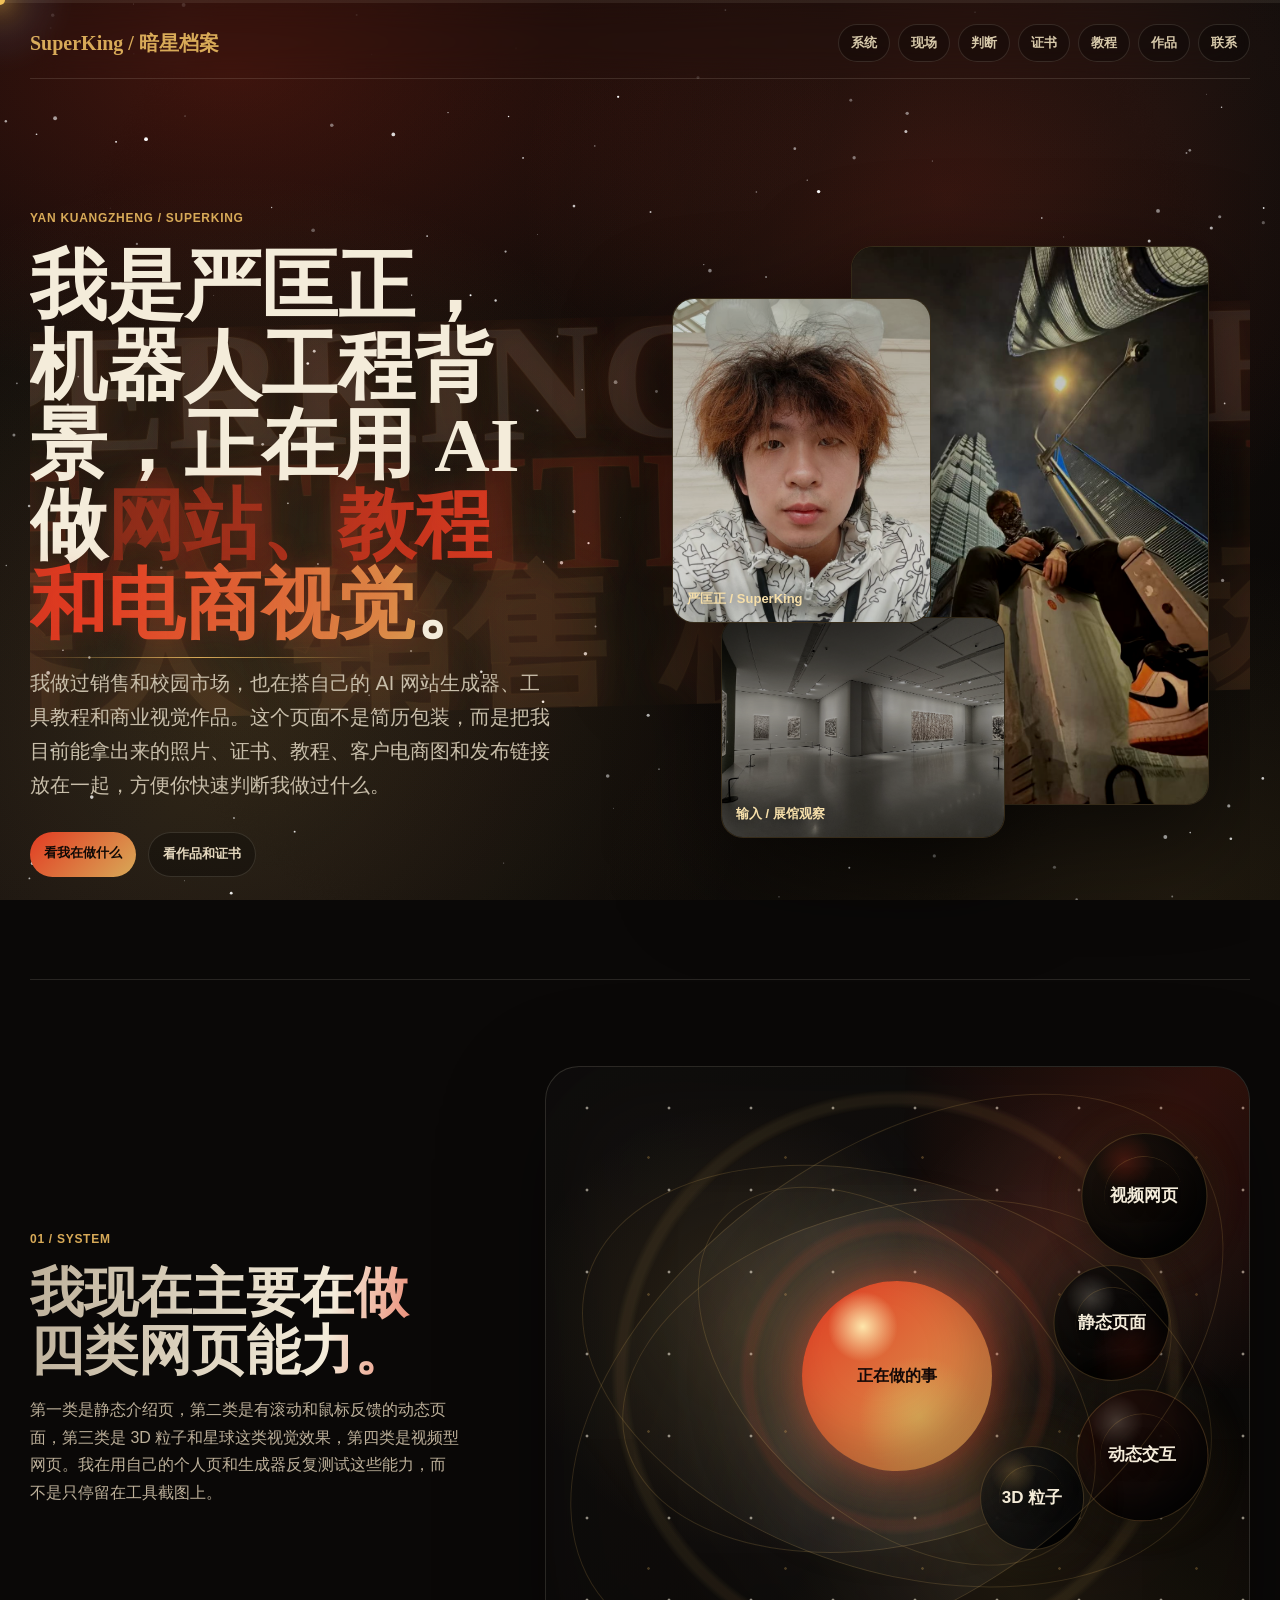
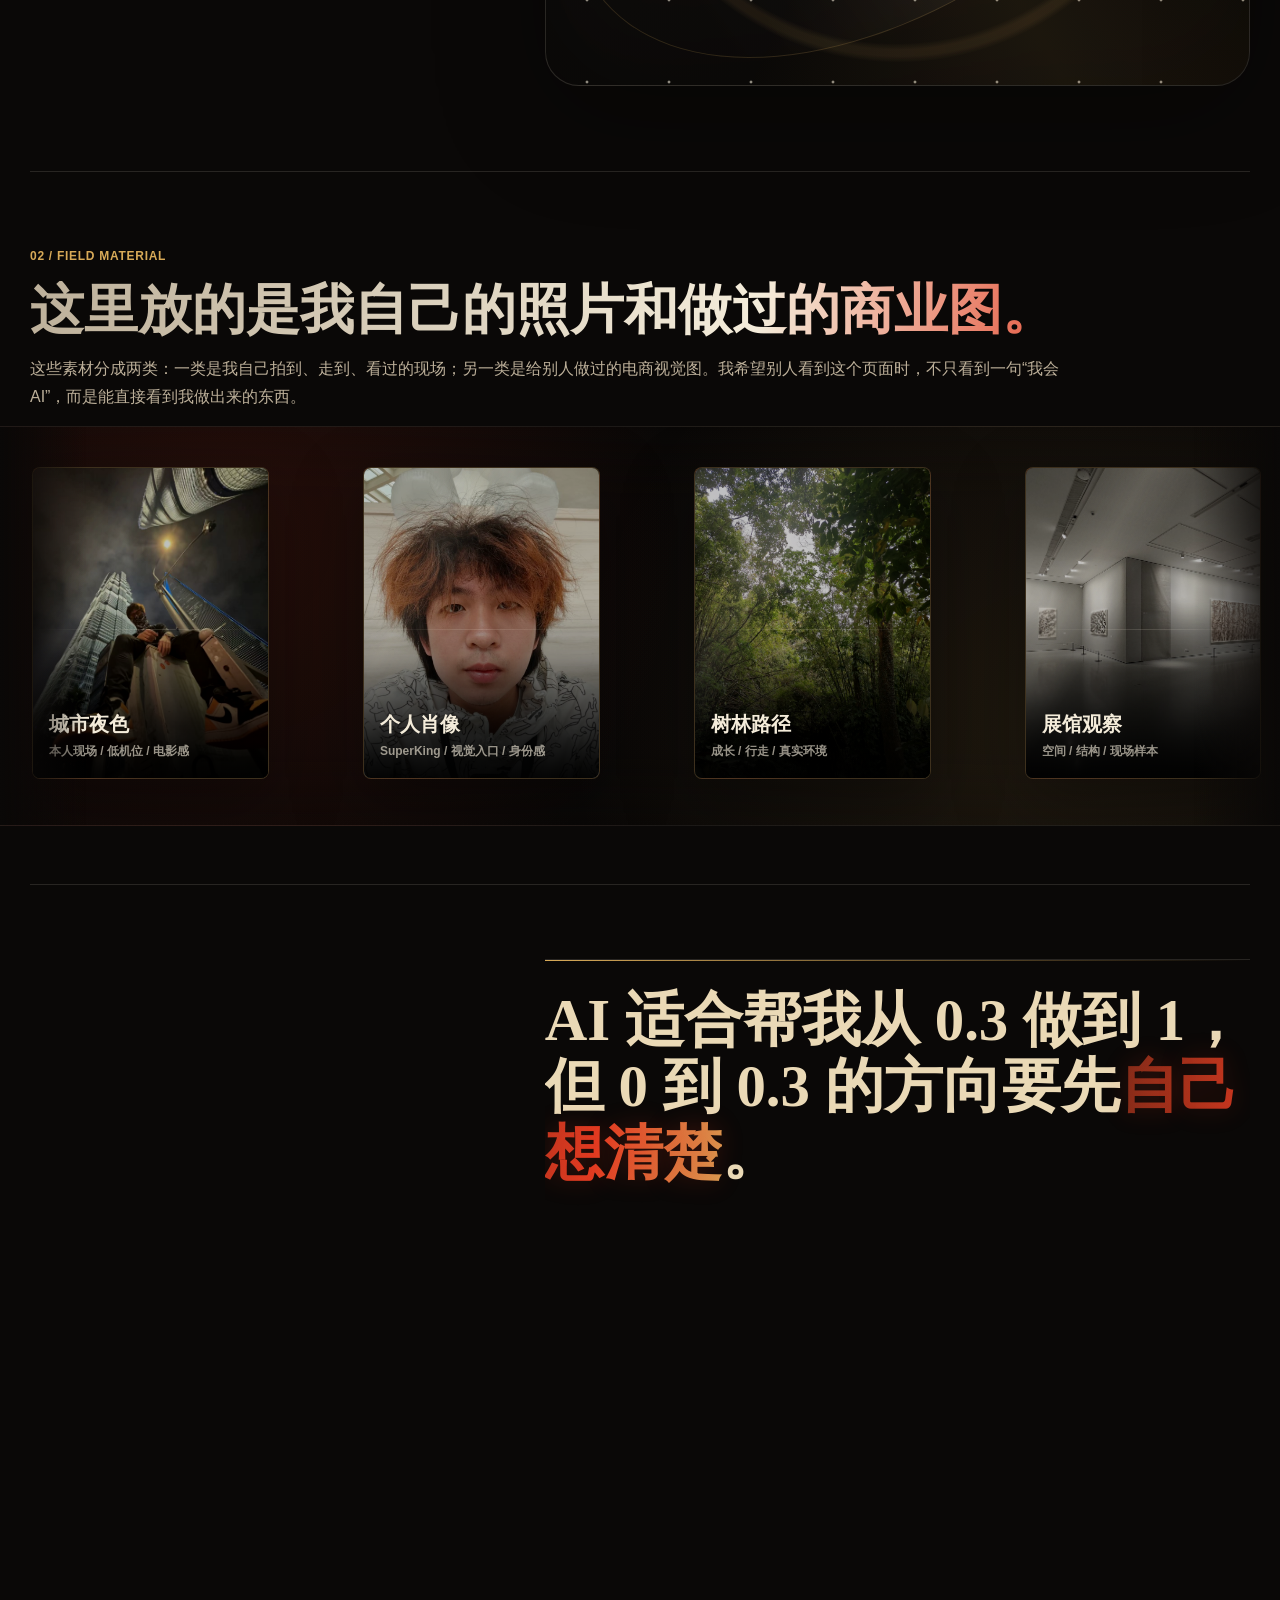
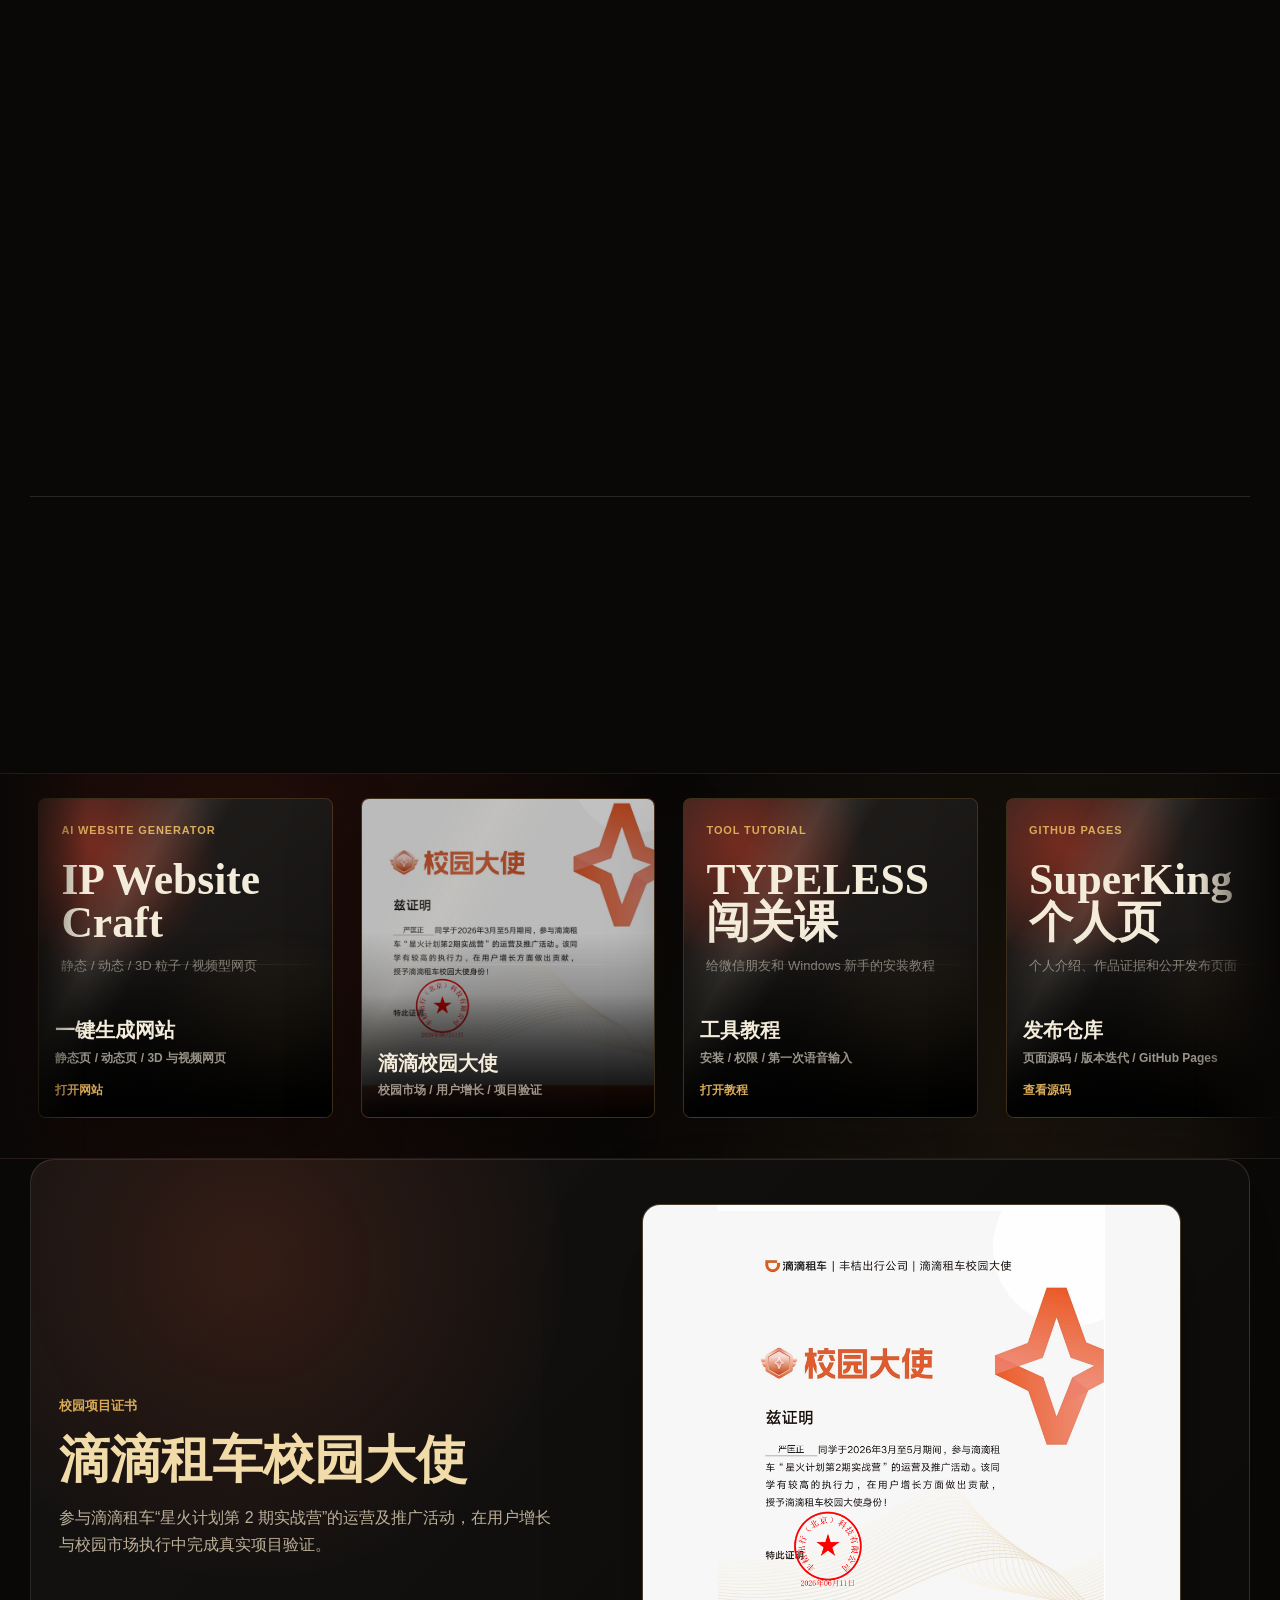
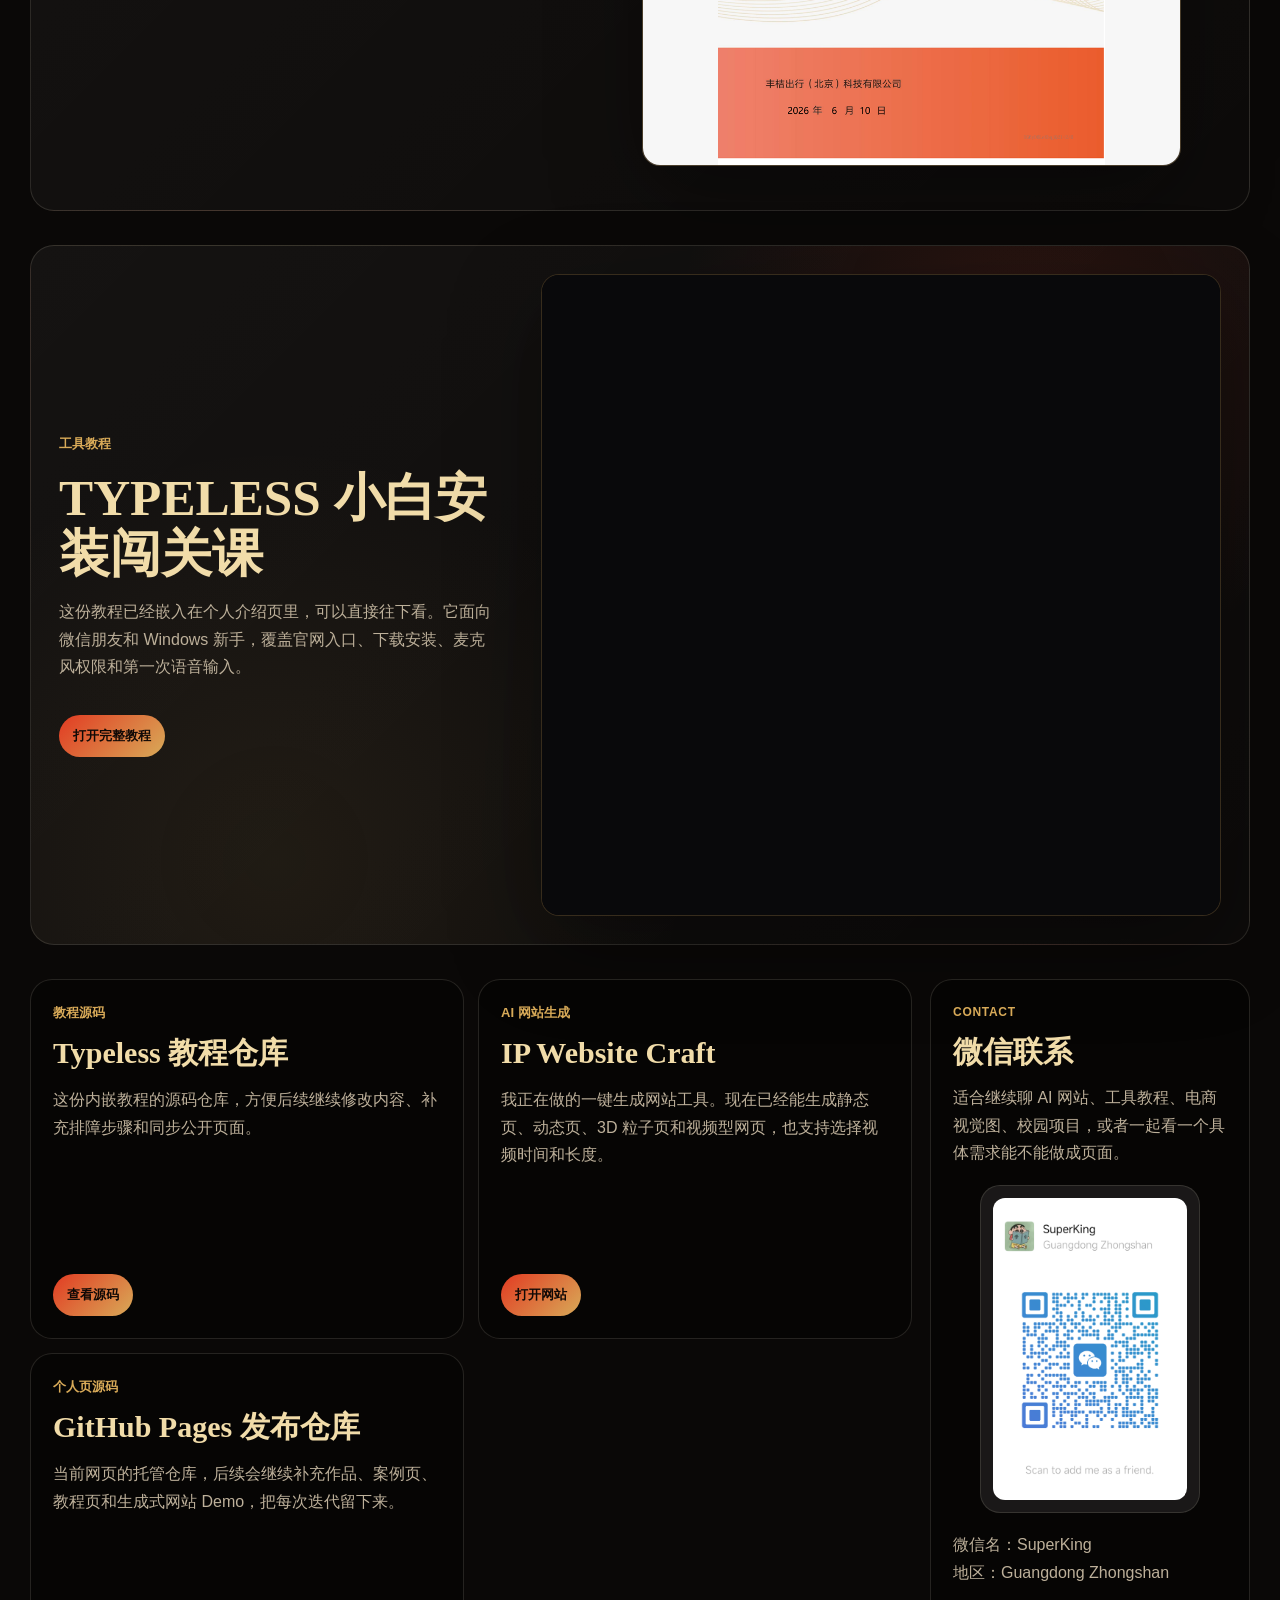
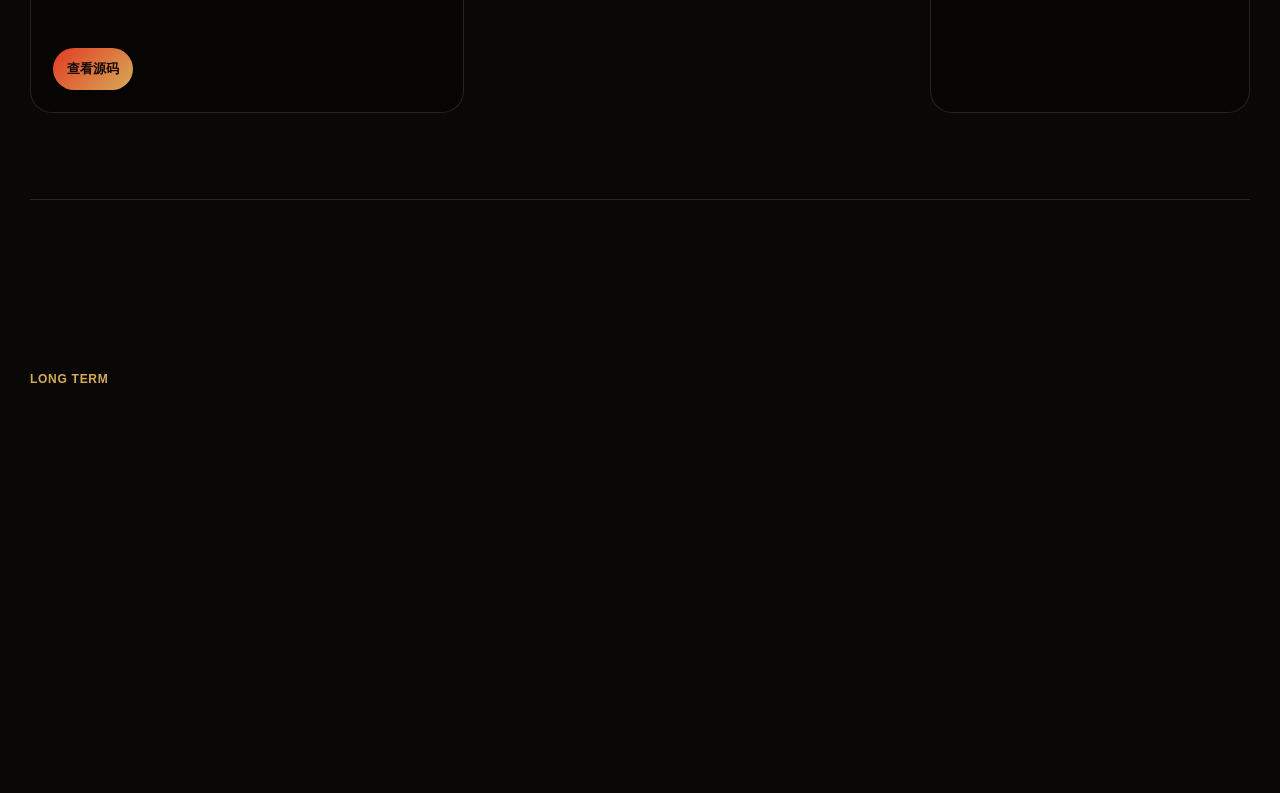
==== commit 6f1bf148: "Make homepage copy more personal" ====
--- a/index.html
+++ b/index.html
@@ -1547,19 +1547,19 @@
           <span>CREATE ITERATE PUBLISH&nbsp;</span><span>PERSONAL IP SYSTEM&nbsp;</span><span>VISIBLE PROOF&nbsp;</span><span>CREATE ITERATE PUBLISH&nbsp;</span><span>PERSONAL IP SYSTEM&nbsp;</span><span>VISIBLE PROOF&nbsp;</span>
         </div>
         <div class="kinetic-row soft">
-          <span>审美 标准 生成 系统&nbsp;</span><span>AI 内容 网站 作品&nbsp;</span><span>审美 标准 生成 系统&nbsp;</span><span>AI 内容 网站 作品&nbsp;</span>
+          <span>机器人 销售 校园市场&nbsp;</span><span>AI 网站 教程 电商图&nbsp;</span><span>机器人 销售 校园市场&nbsp;</span><span>AI 网站 教程 电商图&nbsp;</span>
         </div>
       </div>
 
       <div class="hero-copy">
-        <div class="chapter">Personal system / AI website craft</div>
-        <h1>把审美、AI 和真实项目，炼成一个<em>可复制的作品系统</em>。</h1>
+        <div class="chapter">Yan Kuangzheng / SuperKing</div>
+        <h1>我是严匡正，机器人工程背景，正在用 AI 做<em>网站、教程和电商视觉</em>。</h1>
         <p class="lead">
-          我是严匡正，SuperKing。机器人工程背景，做过销售和校园市场，现在把优秀网站当作审美样本，用 AI 工作流反复迭代，把想法快速变成静态页、动态页、3D 粒子页和视频型网页作品。
+          我做过销售和校园市场，也在搭自己的 AI 网站生成器、工具教程和商业视觉作品。这个页面不是简历包装，而是把我目前能拿出来的照片、证书、教程、客户电商图和发布链接放在一起，方便你快速判断我做过什么。
         </p>
         <div class="hero-actions">
-          <a href="#system">看系统结构</a>
-          <a class="secondary" href="#works">看作品证据</a>
+          <a href="#system">看我在做什么</a>
+          <a class="secondary" href="#works">看作品和证书</a>
         </div>
       </div>
 
@@ -1583,13 +1583,13 @@
     <section class="section" id="system">
       <div class="copy">
         <div class="chapter">01 / system</div>
-        <h2>我不只是在用工具，我在训练一套生成标准。</h2>
+        <h2>我现在主要在做四类网页能力。</h2>
         <p>
-          AI、内容、审美、交互不是平铺标签，而是围绕“作品生成”的四个方向。我更关心工具如何进入真实流程，优秀案例如何变成判断标准，生成器如何从静态页面一路迭代到动态、3D 粒子和可控时长的视频体验。
+          第一类是静态介绍页，第二类是有滚动和鼠标反馈的动态页面，第三类是 3D 粒子和星球这类视觉效果，第四类是视频型网页。我在用自己的个人页和生成器反复测试这些能力，而不是只停留在工具截图上。
         </p>
       </div>
       <div class="system-map">
-        <div class="node center">个人系统</div>
+        <div class="node center">正在做的事</div>
         <div class="orbit o1"><div class="node planet"><b>静态页面</b></div></div>
         <div class="orbit o2"><div class="node planet"><b>动态交互</b></div></div>
         <div class="orbit o3"><div class="node planet"><b>3D 粒子</b></div></div>
@@ -1600,9 +1600,9 @@
     <section class="section" id="field">
       <div class="copy">
         <div class="chapter">02 / field material</div>
-        <h2>生活素材和商业作品，都要有现场感。</h2>
+        <h2>这里放的是我自己的照片和做过的商业图。</h2>
         <p>
-          城市、展馆、山水、夜路、镜头里的我，还有给别人做过的电商视觉单子，都是我的输入场和交付证据。它们不负责装饰页面，而是提醒我：判断力不能只在屏幕里训练，要回到真实环境、真实人群和真实反馈。
+          这些素材分成两类：一类是我自己拍到、走到、看过的现场；另一类是给别人做过的电商视觉图。我希望别人看到这个页面时，不只看到一句“我会 AI”，而是能直接看到我做出来的东西。
         </p>
       </div>
       <div class="showcase-shell photo-playback" aria-label="照片播放式作品集">
@@ -1621,7 +1621,7 @@
           </figure>
           <figure class="show-card">
             <img class="zoomable" src="assets/personal/city_observer_01.jpg" alt="展馆空间观察" />
-            <figcaption class="show-caption"><b>展馆观察</b><span>审美输入 / 结构 / 长期感</span></figcaption>
+            <figcaption class="show-caption"><b>展馆观察</b><span>空间 / 结构 / 现场样本</span></figcaption>
           </figure>
           <figure class="show-card">
             <img class="zoomable" src="assets/personal/night_walk_01.jpg" alt="夜路行走" />
@@ -1681,7 +1681,7 @@
           </figure>
           <figure class="show-card">
             <img class="zoomable" src="assets/personal/ecommerce-client-04.jpg" alt="护肤品 campaign 海报" />
-            <figcaption class="show-caption"><b>护肤 Campaign</b><span>客户单子 / 海报排版 / 质感</span></figcaption>
+            <figcaption class="show-caption"><b>护肤 Campaign</b><span>客户项目 / 海报排版 / 质感</span></figcaption>
           </figure>
           <figure class="show-card">
             <img class="zoomable" src="assets/personal/ecommerce-client-05.jpg" alt="美妆精华广告图" />
@@ -1689,7 +1689,7 @@
           </figure>
           <figure class="show-card">
             <img class="zoomable" src="assets/personal/ecommerce-client-06.png" alt="护肤套组产品图" />
-            <figcaption class="show-caption"><b>套组产品图</b><span>客户单子 / 护肤套装 / 场景搭建</span></figcaption>
+            <figcaption class="show-caption"><b>套组产品图</b><span>客户项目 / 护肤套装 / 场景搭建</span></figcaption>
           </figure>
           <figure class="show-card">
             <img class="zoomable" src="assets/personal/superking-city-portrait-01.jpg" alt="SuperKing 城市夜景肖像" />
@@ -1705,7 +1705,7 @@
           </figure>
           <figure class="show-card">
             <img class="zoomable" src="assets/personal/city_observer_01.jpg" alt="展馆空间观察" />
-            <figcaption class="show-caption"><b>展馆观察</b><span>审美输入 / 结构 / 长期感</span></figcaption>
+            <figcaption class="show-caption"><b>展馆观察</b><span>空间 / 结构 / 现场样本</span></figcaption>
           </figure>
           <figure class="show-card">
             <img class="zoomable" src="assets/personal/night_walk_01.jpg" alt="夜路行走" />
@@ -1765,7 +1765,7 @@
           </figure>
           <figure class="show-card">
             <img class="zoomable" src="assets/personal/ecommerce-client-04.jpg" alt="护肤品 campaign 海报" />
-            <figcaption class="show-caption"><b>护肤 Campaign</b><span>客户单子 / 海报排版 / 质感</span></figcaption>
+            <figcaption class="show-caption"><b>护肤 Campaign</b><span>客户项目 / 海报排版 / 质感</span></figcaption>
           </figure>
           <figure class="show-card">
             <img class="zoomable" src="assets/personal/ecommerce-client-05.jpg" alt="美妆精华广告图" />
@@ -1773,7 +1773,7 @@
           </figure>
           <figure class="show-card">
             <img class="zoomable" src="assets/personal/ecommerce-client-06.png" alt="护肤套组产品图" />
-            <figcaption class="show-caption"><b>套组产品图</b><span>客户单子 / 护肤套装 / 场景搭建</span></figcaption>
+            <figcaption class="show-caption"><b>套组产品图</b><span>客户项目 / 护肤套装 / 场景搭建</span></figcaption>
           </figure>
         </div>
       </div>
@@ -1782,21 +1782,21 @@
     <section class="section" id="words">
       <div class="copy">
         <div class="chapter">03 / judgement</div>
-        <h2>我更关心结果有没有作品感。</h2>
+        <h2>我现在对 AI 的判断很简单。</h2>
         <p>
-          我希望别人认识我时，不只是看到经历列表，而是看到我如何把工具、审美、反馈和交付串成一个闭环。
+          AI 可以加速很多事情，但不能替我决定方向。我要先把一件事最基本的 0.3 想清楚，再让 AI 帮我把它做成能打开、能展示、能继续改的东西。
         </p>
       </div>
       <div>
         <div class="statements">
-          <div class="statement">输入不是目的，<em>生成、对照、迭代</em>才是能力增长的地方。</div>
-          <div class="statement">作品不是装饰，它是抽象审美变成<em>可见结果</em>的证据。</div>
-          <div class="statement">我希望每一次项目之后，都能留下<em>更准的标准</em>。</div>
+          <div class="statement">AI 适合帮我从 0.3 做到 1，但 0 到 0.3 的方向要先<em>自己想清楚</em>。</div>
+          <div class="statement">遇到问题时，我尽量从抱怨转成拆解：问题是什么，缺哪一步，找谁能<em>验证</em>。</div>
+          <div class="statement">作品要拿给真实的人看：网页能打开，教程能照着做，图片能被<em>使用</em>。</div>
         </div>
         <div class="proof-grid">
-          <div><b>AI</b>把生成放进真实流程，而不是停留在炫技。</div>
-          <div><b>审美</b>用模范级网站校准色调、动效和结构。</div>
-          <div><b>作品</b>用发布结果接受浏览、反馈和继续迭代。</div>
+          <div><b>AI</b>用 GPT 和 Codex 做网页迭代、教程整理、页面动效。</div>
+          <div><b>经历</b>做过销售、校园市场和客户电商图，知道交付要给别人用。</div>
+          <div><b>证据</b>这里放公开链接、证书、图片和源码，不只写自我评价。</div>
         </div>
       </div>
     </section>
@@ -1805,10 +1805,10 @@
       <div class="works-head">
         <div>
           <div class="chapter">04 / visible proof</div>
-          <h2>作品集像一段播放中的页面。</h2>
+          <h2>我目前能拿出来的作品和证据。</h2>
         </div>
         <p class="lead">
-          作品不是装饰，它是我把个人经历、工具能力、审美训练和表达能力变成可见结果的证据。这里先像播放作品集一样经过，再进入具体证书、教程和仓库。
+          这里有我正在迭代的网站生成器、工具教程、校园项目证书、个人页源码，还有几张商业视觉图。它们不代表我已经很成熟，但至少说明我不是只在讲概念。
         </p>
       </div>
 
@@ -1816,7 +1816,7 @@
         <div class="showcase-track">
           <article class="show-card work">
             <div class="show-cover"><small>AI Website Generator</small><strong>IP Website Craft</strong><em>静态 / 动态 / 3D 粒子 / 视频型网页</em></div>
-            <div class="show-caption"><b>一键生成网站</b><span>审美样本持续迭代</span><a href="https://ip-website-craft.pages.dev/" target="_blank" rel="noopener">打开网站</a></div>
+            <div class="show-caption"><b>一键生成网站</b><span>静态页 / 动态页 / 3D 与视频网页</span><a href="https://ip-website-craft.pages.dev/" target="_blank" rel="noopener">打开网站</a></div>
           </article>
           <article class="show-card work">
             <img class="zoomable" src="assets/personal/didi-campus-ambassador.png" alt="滴滴租车校园大使证书" />
@@ -1827,12 +1827,12 @@
             <div class="show-caption"><b>工具教程</b><span>安装 / 权限 / 第一次语音输入</span><a href="https://superk060319.github.io/typeless-wechat-guide/" target="_blank" rel="noopener">打开教程</a></div>
           </article>
           <article class="show-card work">
-            <div class="show-cover"><small>GitHub Pages</small><strong>SuperKing 个人页</strong><em>个人介绍、作品证据与生成系统的公开页面</em></div>
-            <div class="show-caption"><b>发布仓库</b><span>持续补充案例页和 Demo</span><a href="https://github.com/SuperK060319/superking" target="_blank" rel="noopener">查看源码</a></div>
+            <div class="show-cover"><small>GitHub Pages</small><strong>SuperKing 个人页</strong><em>个人介绍、作品证据和公开发布页面</em></div>
+            <div class="show-caption"><b>发布仓库</b><span>页面源码 / 版本迭代 / GitHub Pages</span><a href="https://github.com/SuperK060319/superking" target="_blank" rel="noopener">查看源码</a></div>
           </article>
           <article class="show-card work">
             <img class="zoomable" src="assets/personal/city_observer_02.jpg" alt="城市观察素材" />
-            <div class="show-caption"><b>审美样本库</b><span>城市 / 展馆 / 人群 / 结构输入</span></div>
+            <div class="show-caption"><b>现场素材库</b><span>城市 / 展馆 / 人群 / 真实照片</span></div>
           </article>
           <article class="show-card work">
             <img class="zoomable" src="assets/personal/ecommerce-client-02.jpg" alt="客户护肤品精华液电商海报" />
@@ -1907,7 +1907,7 @@
             <div>
               <span class="work-meta">AI 网站生成</span>
               <h3>IP Website Craft</h3>
-              <p>把群里优秀网站作为审美样本，持续迭代一键生成网站。现在已经覆盖静态、动态、3D 粒子和视频型网页，还能选择视频时间和长度。</p>
+              <p>我正在做的一键生成网站工具。现在已经能生成静态页、动态页、3D 粒子页和视频型网页，也支持选择视频时间和长度。</p>
             </div>
             <a href="https://ip-website-craft.pages.dev/" target="_blank" rel="noopener">打开网站</a>
           </article>
@@ -1926,7 +1926,7 @@
           <div>
             <div class="chapter">contact</div>
             <h3>微信联系</h3>
-            <p>适合继续聊 AI 网站、内容表达、审美训练、校园项目或个人 IP 生成系统。</p>
+            <p>适合继续聊 AI 网站、工具教程、电商视觉图、校园项目，或者一起看一个具体需求能不能做成页面。</p>
           </div>
           <div class="qr-frame">
             <img class="zoomable" src="wechat-qrcode.png" alt="SuperKing 微信二维码" />
@@ -1939,7 +1939,7 @@
     <footer class="end">
       <div>
         <div class="chapter">long term</div>
-        <h2>我希望未来无论进入任何项目，都能带着<em>自己的审美标准、生成系统和作品证据</em>继续升级。</h2>
+        <h2>接下来我会继续补更多真实案例：<em>能打开的网页、能照着做的教程、能展示的商业图</em>。</h2>
       </div>
     </footer>
   </main>
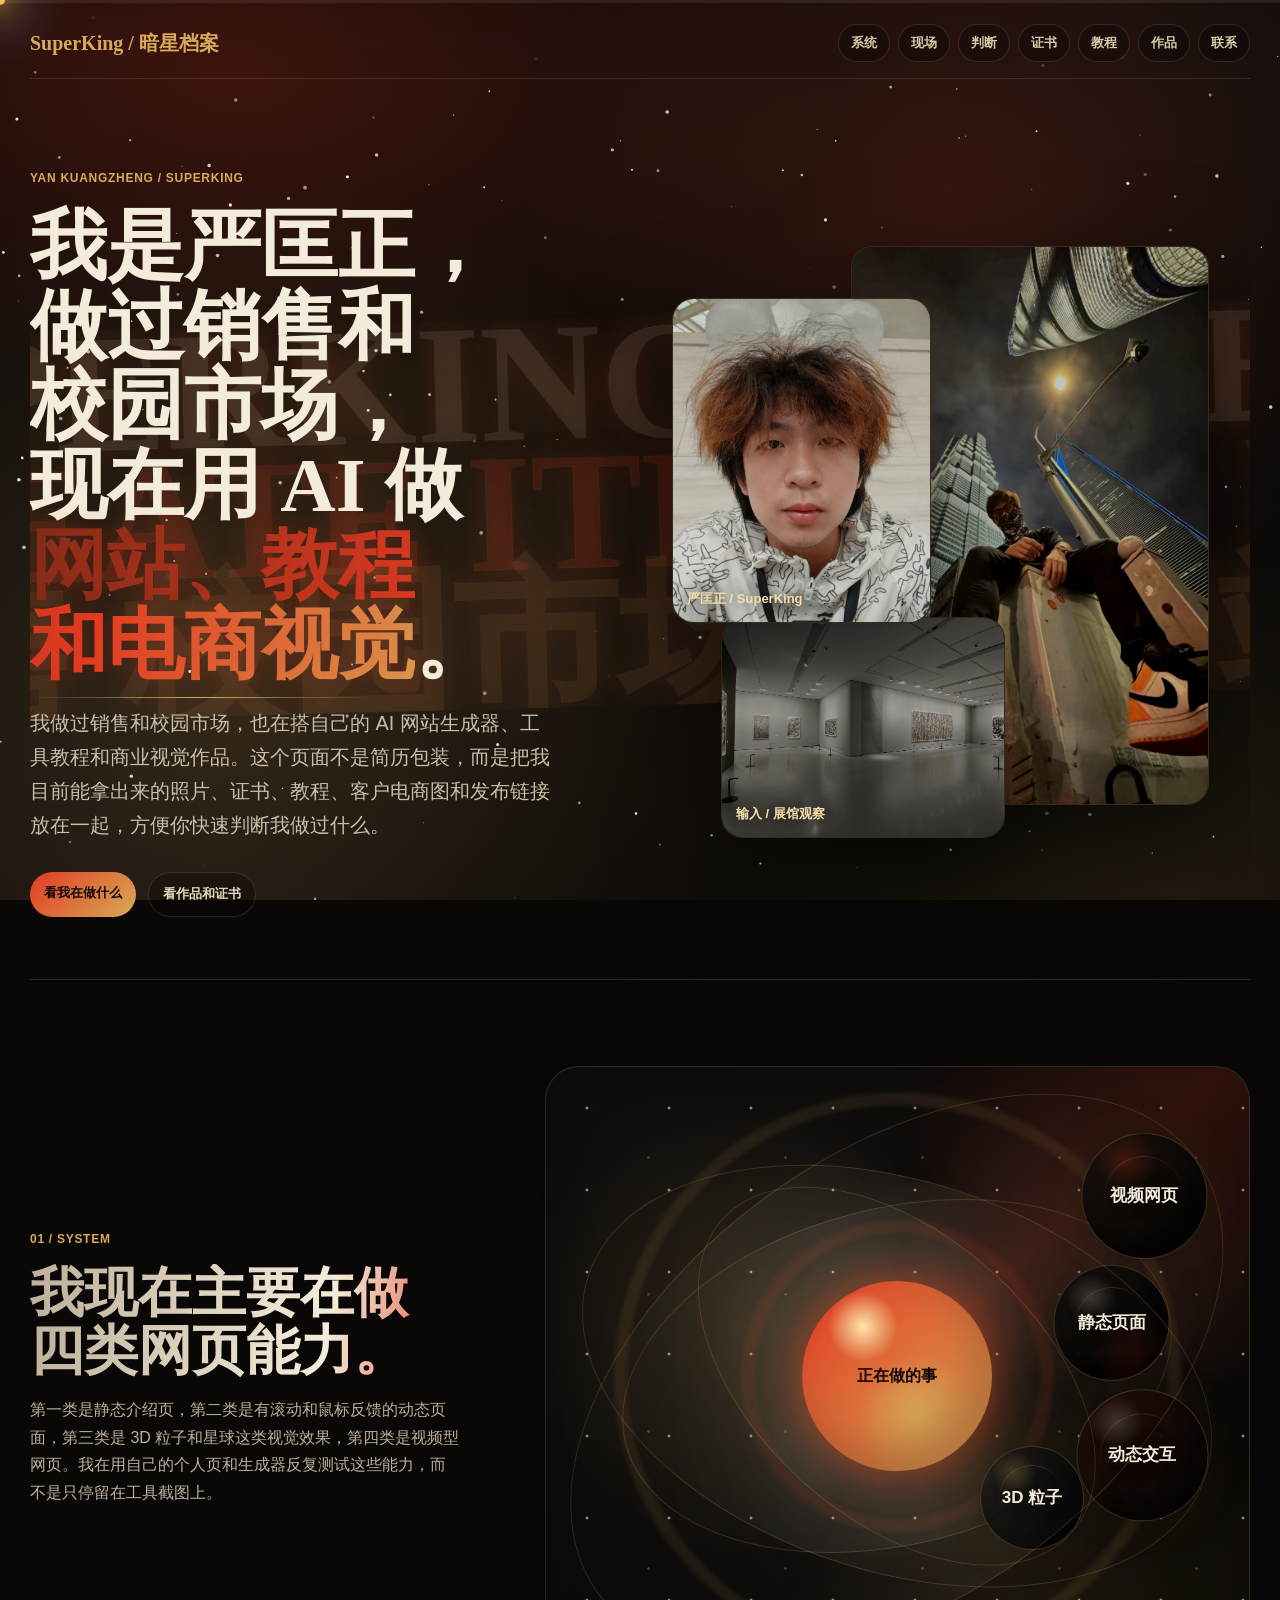
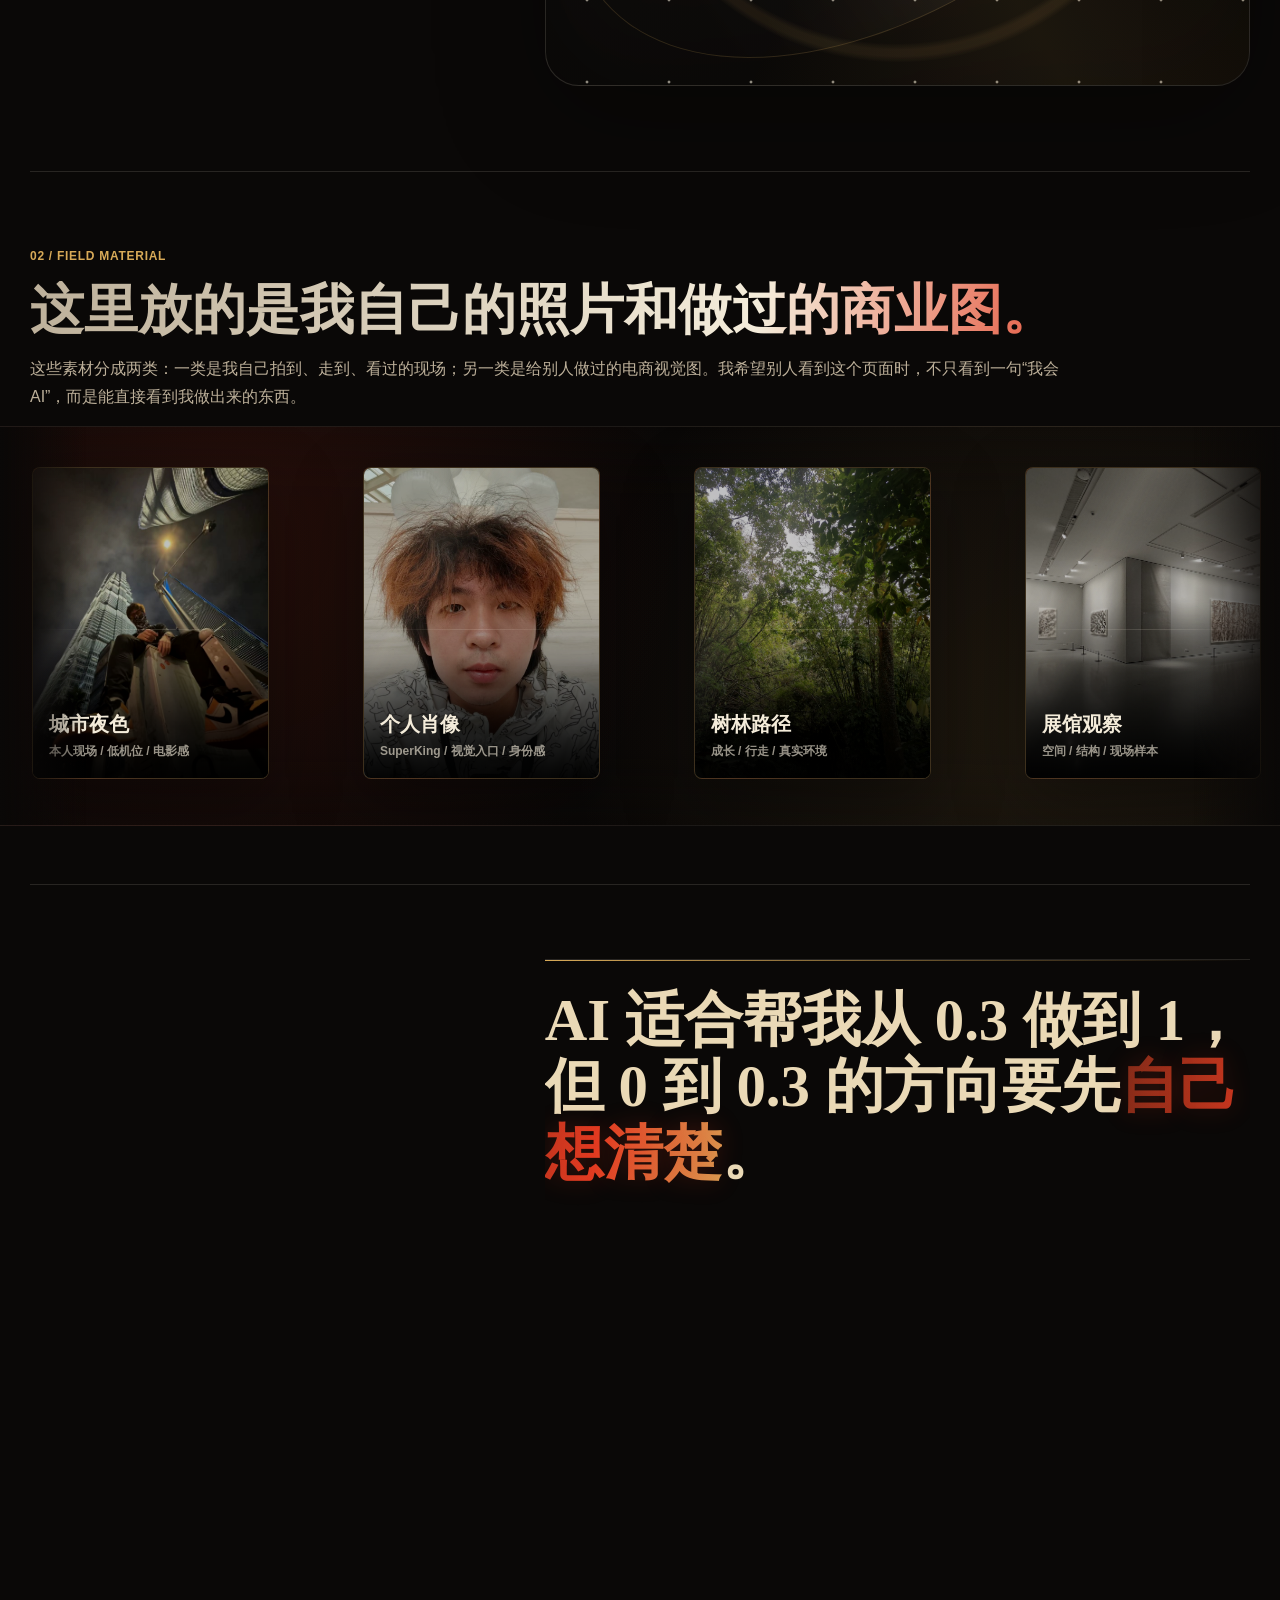
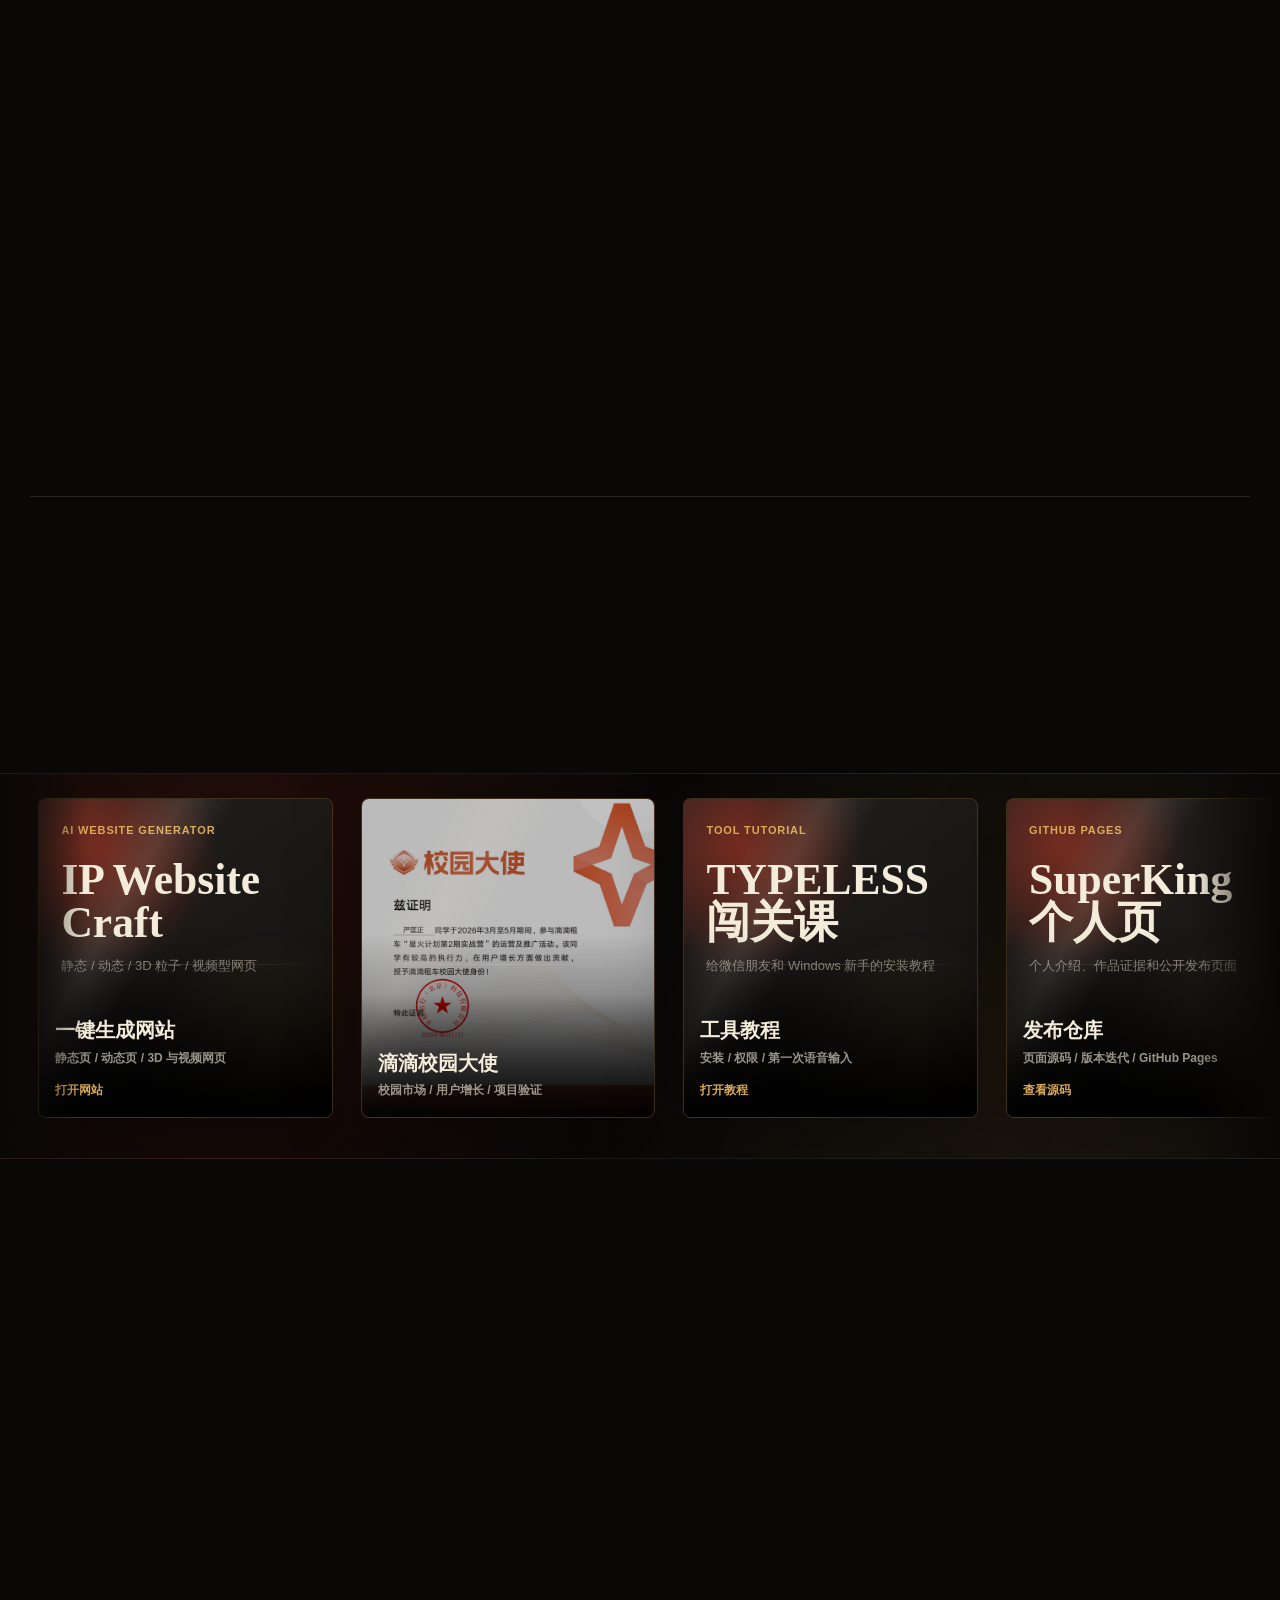
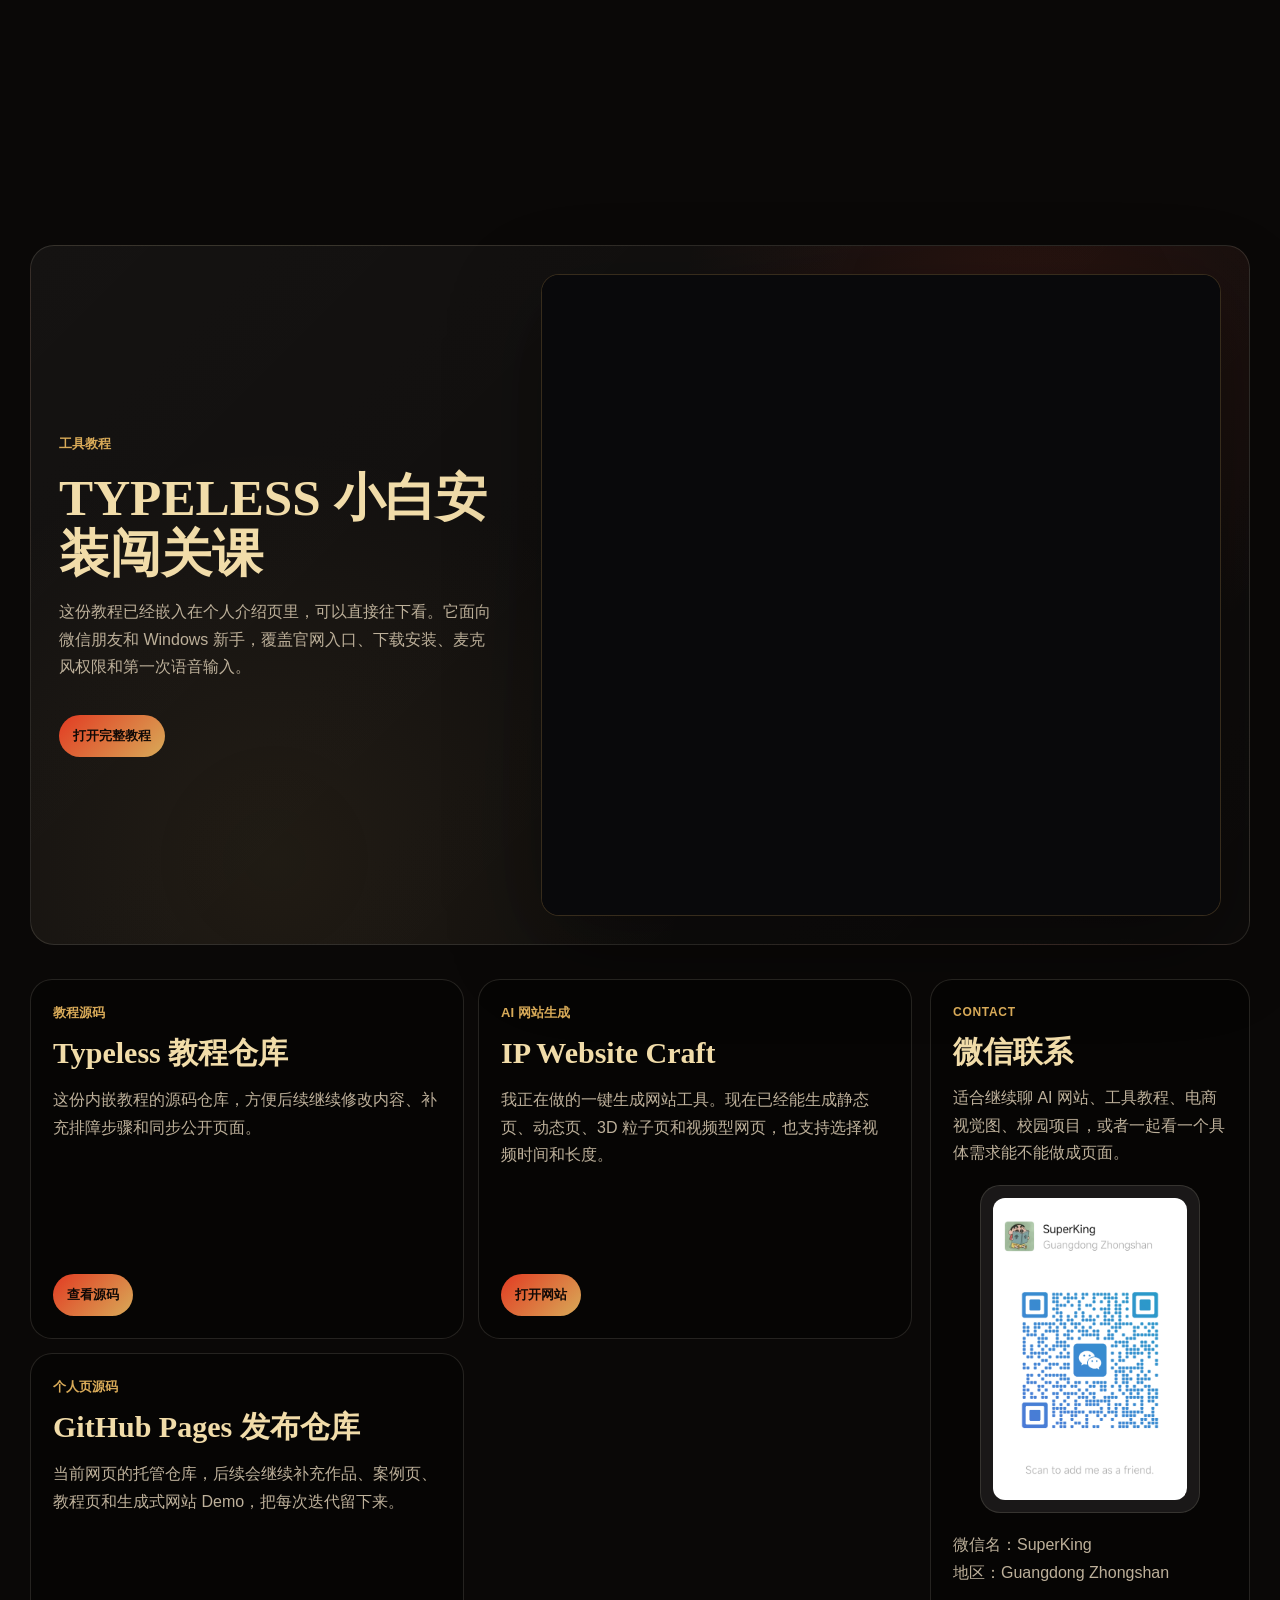
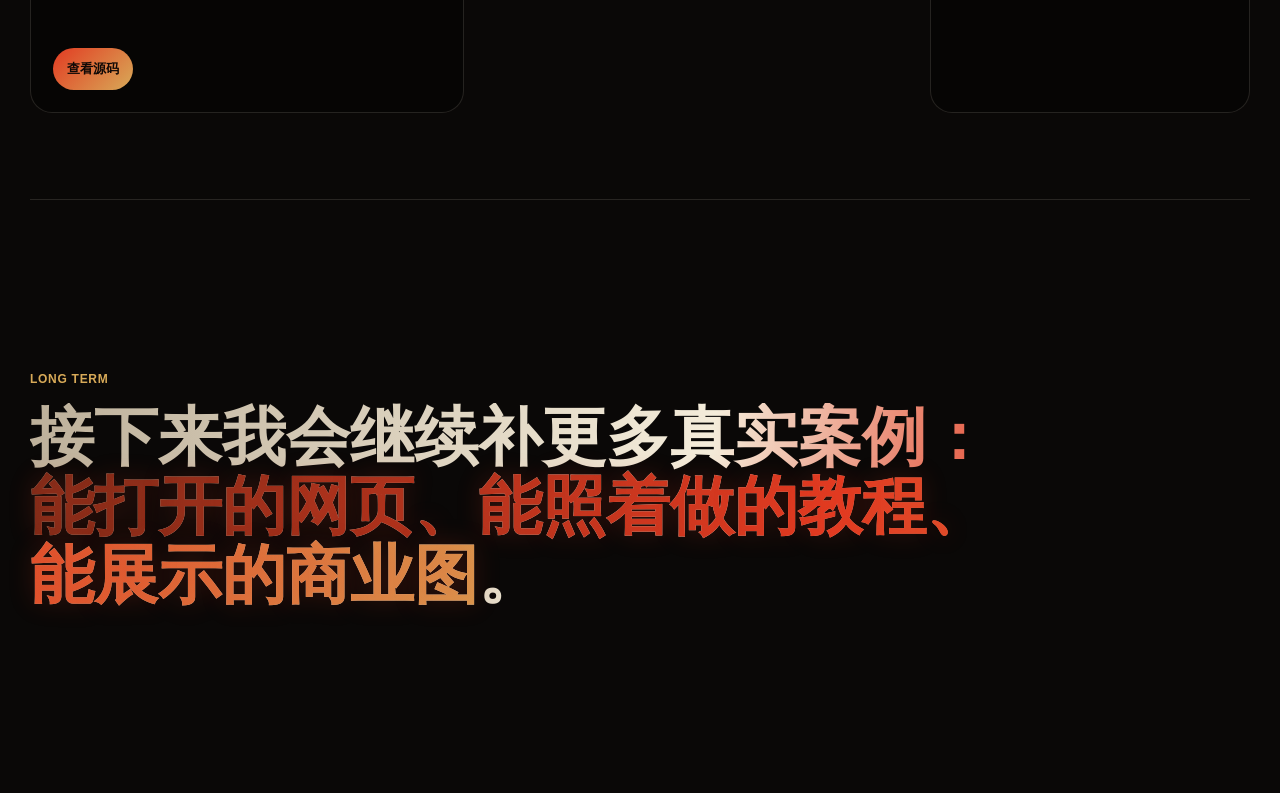
==== commit 46e03228: "Remove robotics background copy" ====
--- a/index.html
+++ b/index.html
@@ -1547,13 +1547,13 @@
           <span>CREATE ITERATE PUBLISH&nbsp;</span><span>PERSONAL IP SYSTEM&nbsp;</span><span>VISIBLE PROOF&nbsp;</span><span>CREATE ITERATE PUBLISH&nbsp;</span><span>PERSONAL IP SYSTEM&nbsp;</span><span>VISIBLE PROOF&nbsp;</span>
         </div>
         <div class="kinetic-row soft">
-          <span>机器人 销售 校园市场&nbsp;</span><span>AI 网站 教程 电商图&nbsp;</span><span>机器人 销售 校园市场&nbsp;</span><span>AI 网站 教程 电商图&nbsp;</span>
+          <span>销售 校园市场 AI 网站&nbsp;</span><span>教程 电商图 个人作品&nbsp;</span><span>销售 校园市场 AI 网站&nbsp;</span><span>教程 电商图 个人作品&nbsp;</span>
         </div>
       </div>
 
       <div class="hero-copy">
         <div class="chapter">Yan Kuangzheng / SuperKing</div>
-        <h1>我是严匡正，机器人工程背景，正在用 AI 做<em>网站、教程和电商视觉</em>。</h1>
+        <h1>我是严匡正，做过销售和校园市场，现在用 AI 做<em>网站、教程和电商视觉</em>。</h1>
         <p class="lead">
           我做过销售和校园市场，也在搭自己的 AI 网站生成器、工具教程和商业视觉作品。这个页面不是简历包装，而是把我目前能拿出来的照片、证书、教程、客户电商图和发布链接放在一起，方便你快速判断我做过什么。
         </p>
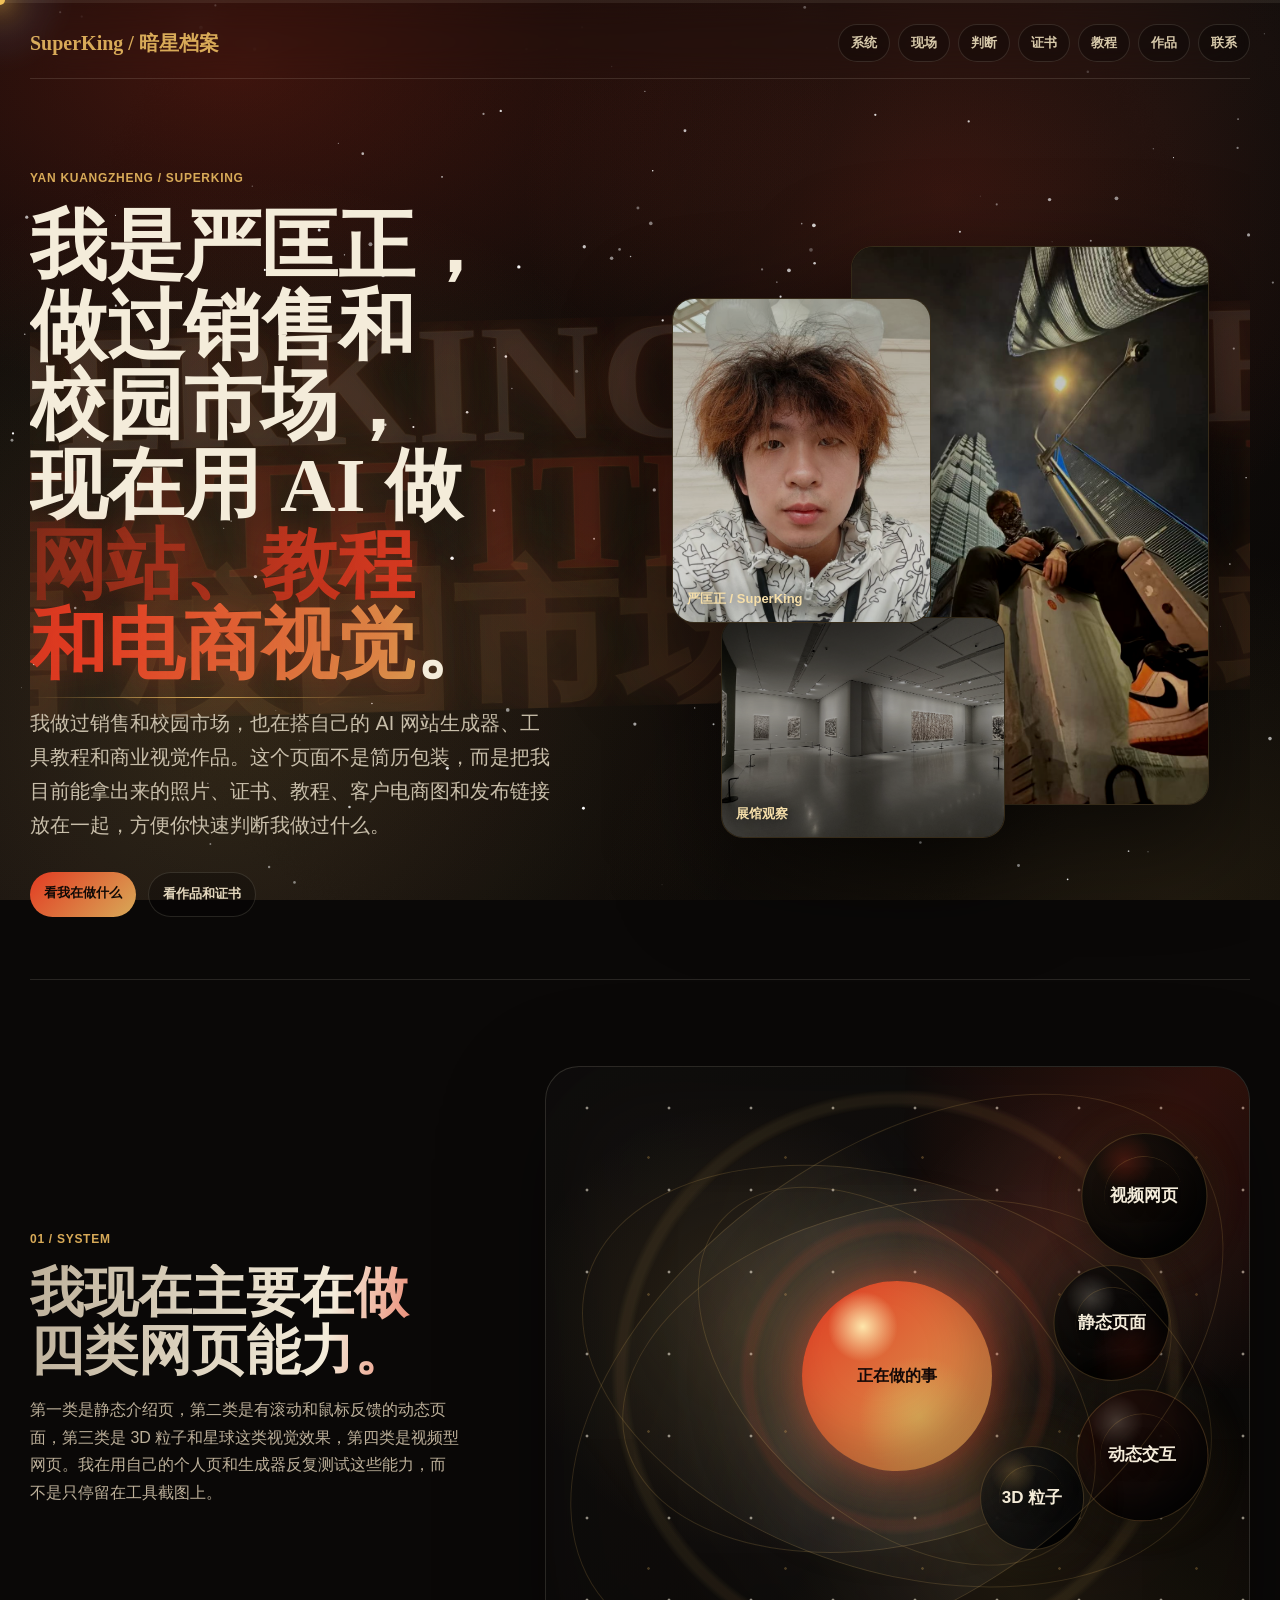
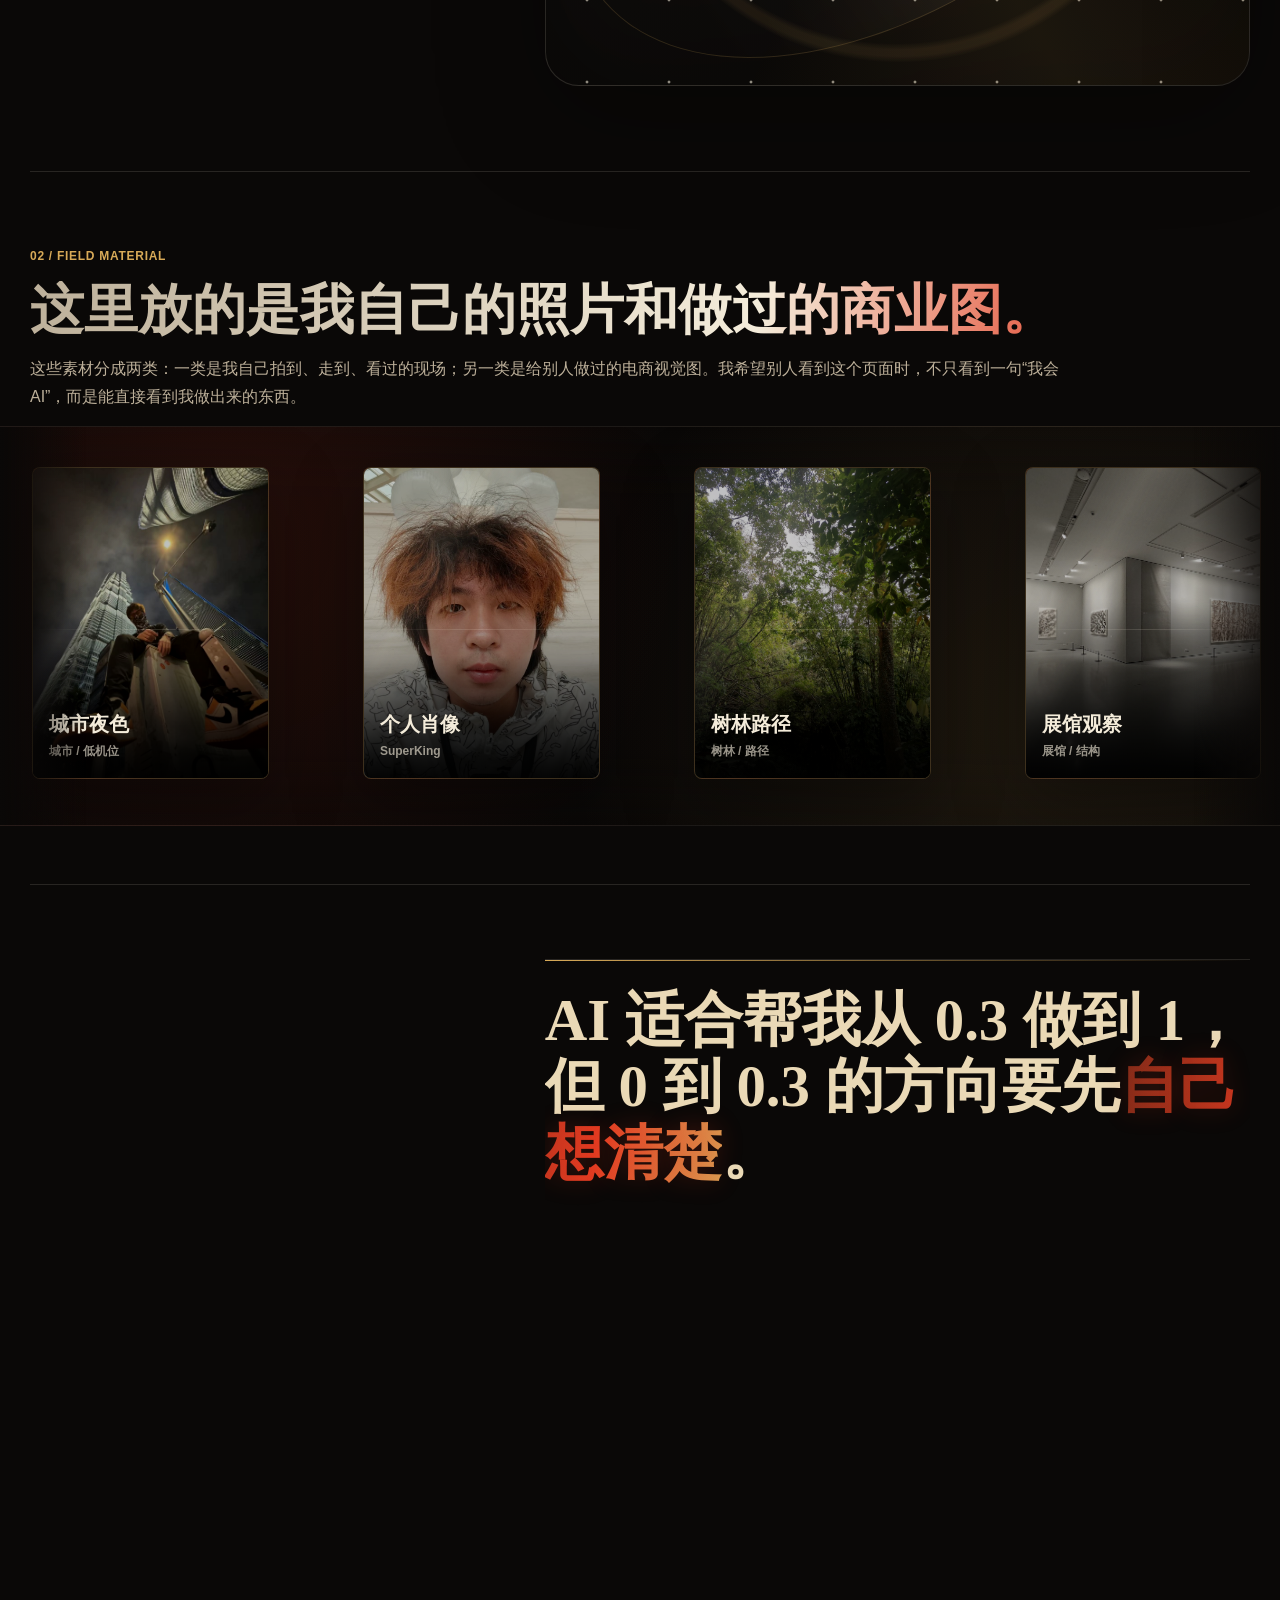
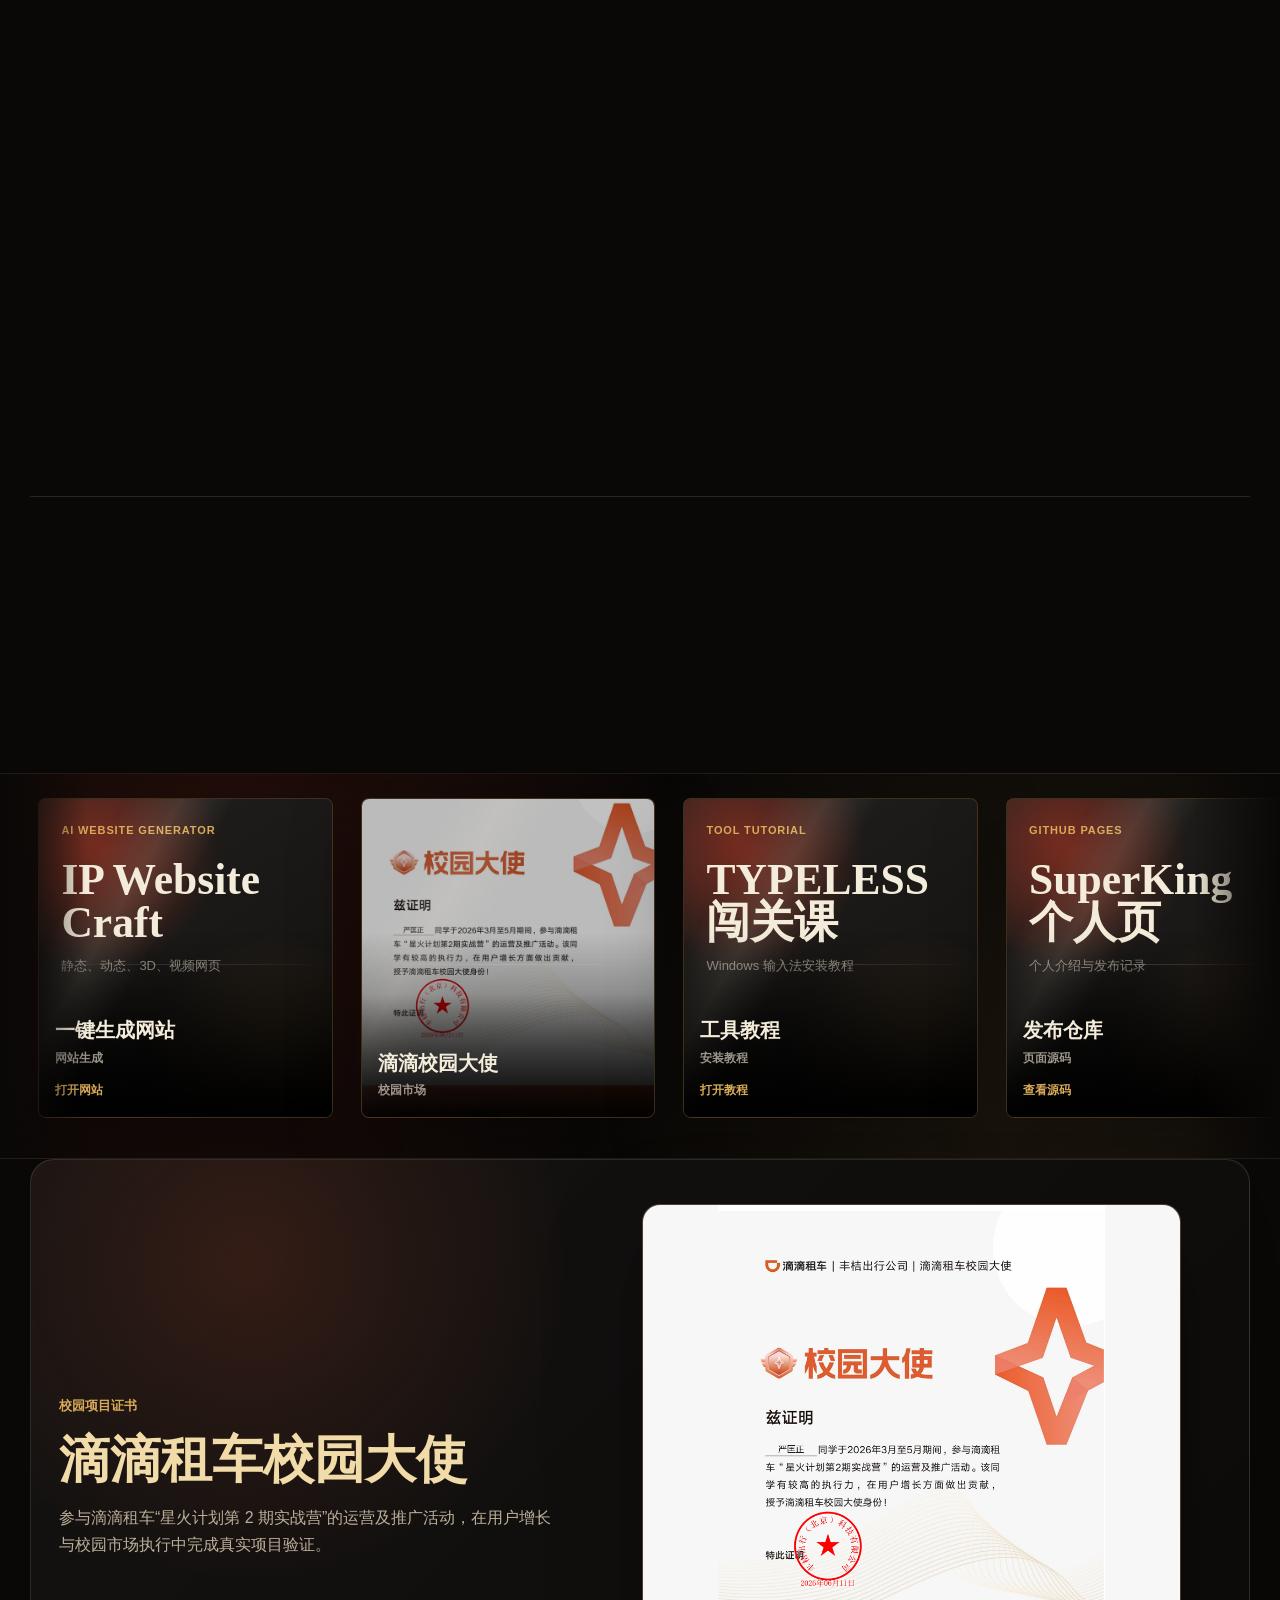
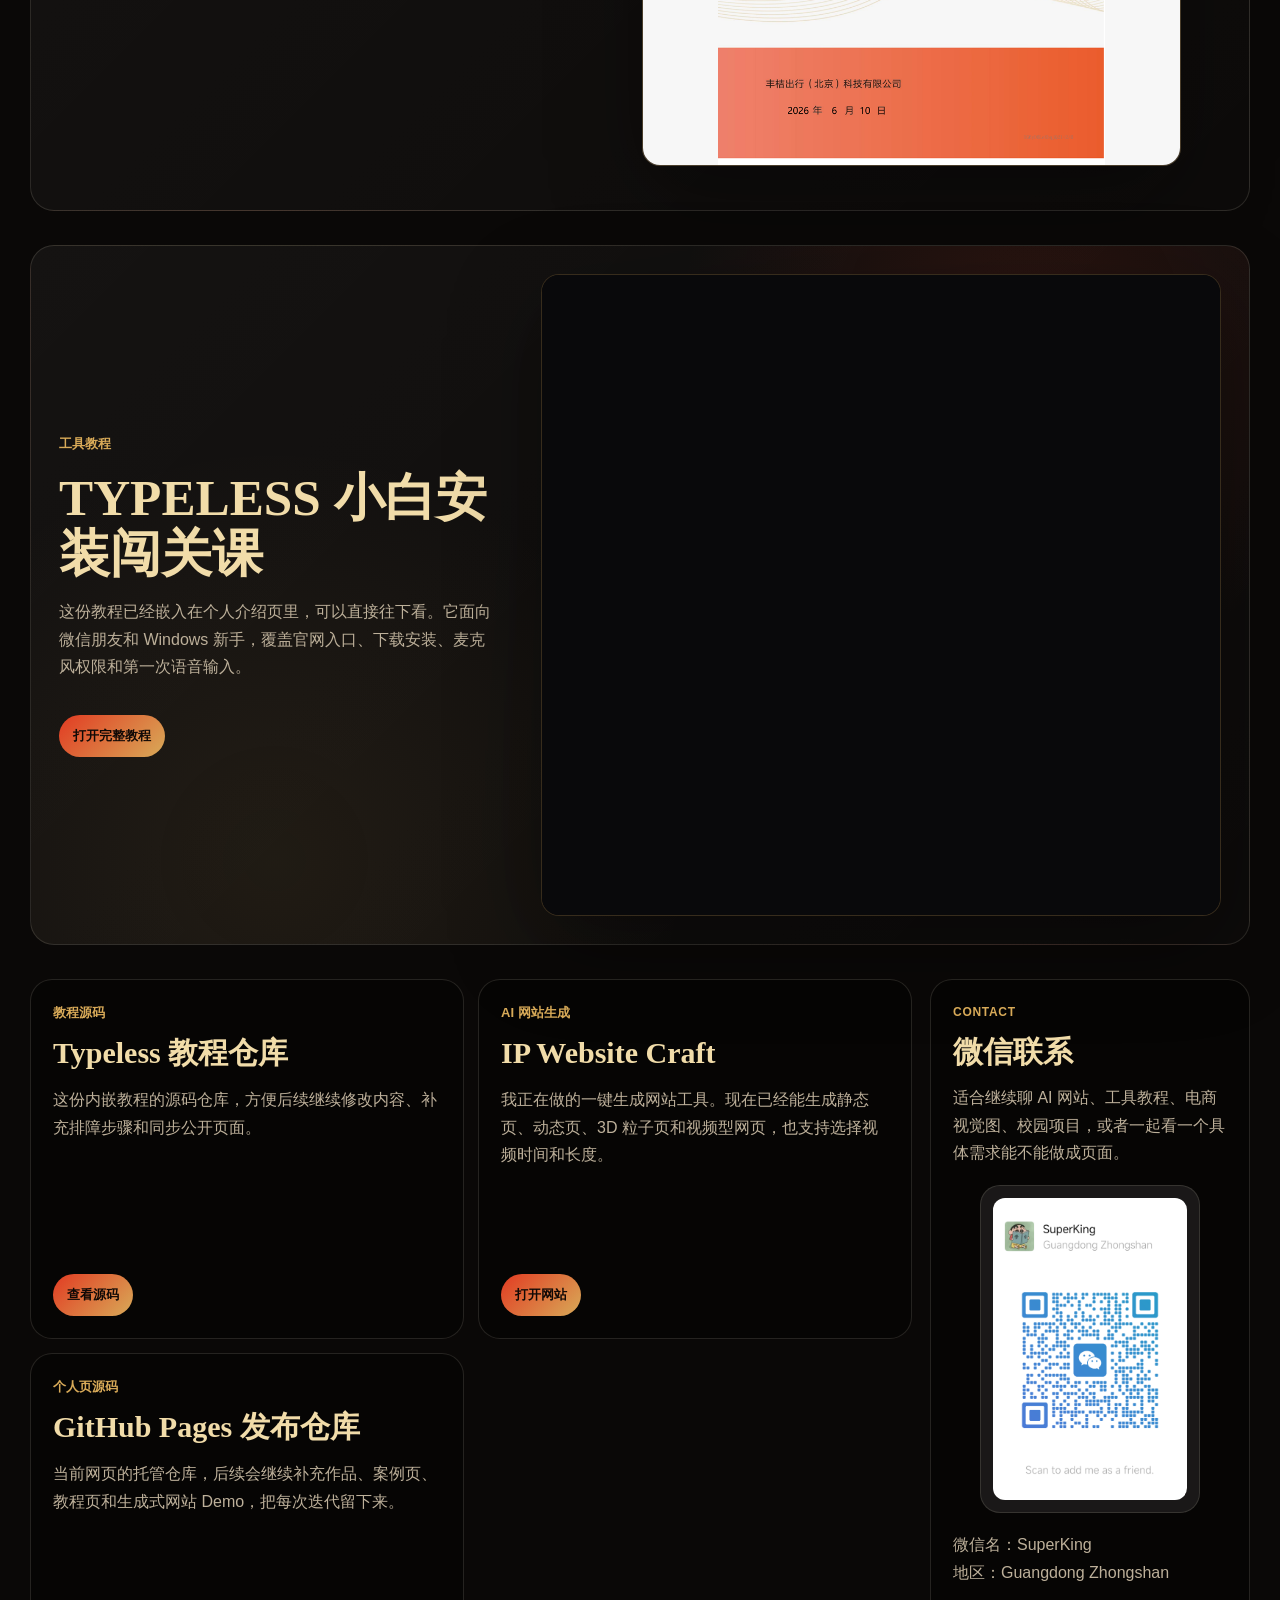
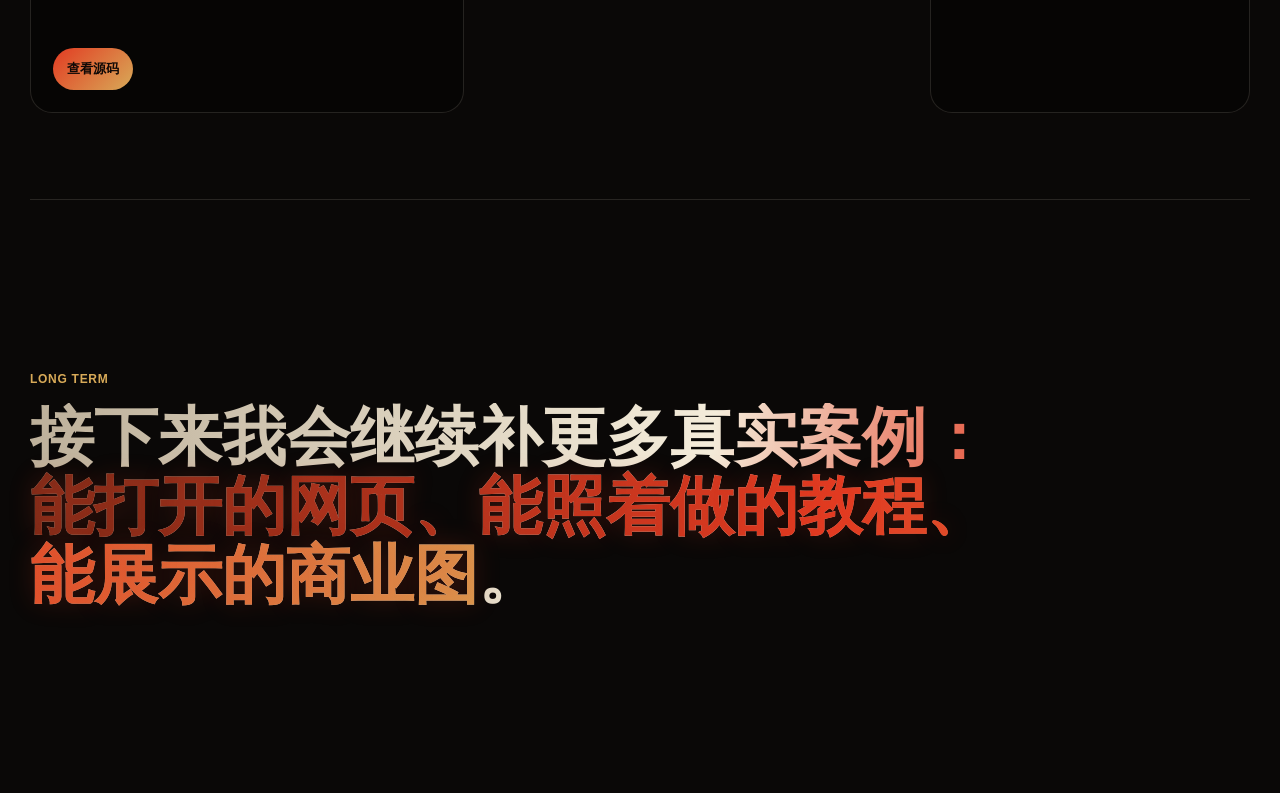
==== commit 4b734a61: "Simplify portfolio microcopy" ====
--- a/index.html
+++ b/index.html
@@ -1567,7 +1567,7 @@
         <div class="signal-ring" aria-hidden="true"></div>
         <figure class="film-card large">
           <img class="zoomable" src="assets/personal/superking-city-portrait-01.jpg" alt="SuperKing 在城市夜景中的低机位照片" />
-          <figcaption class="film-label">本人现场 / 城市夜色</figcaption>
+          <figcaption class="film-label">城市夜色</figcaption>
         </figure>
         <figure class="film-card mid">
           <img class="zoomable" src="assets/personal/superking-portrait-01.jpg" alt="严匡正的个人肖像" />
@@ -1575,7 +1575,7 @@
         </figure>
         <figure class="film-card small">
           <img class="zoomable" src="assets/personal/city_observer_01.jpg" alt="展馆空间" />
-          <figcaption class="film-label">输入 / 展馆观察</figcaption>
+          <figcaption class="film-label">展馆观察</figcaption>
         </figure>
       </div>
     </header>
@@ -1609,171 +1609,171 @@
         <div class="showcase-track">
           <figure class="show-card">
             <img class="zoomable" src="assets/personal/superking-city-portrait-01.jpg" alt="SuperKing 城市夜景肖像" />
-            <figcaption class="show-caption"><b>城市夜色</b><span>本人现场 / 低机位 / 电影感</span></figcaption>
+            <figcaption class="show-caption"><b>城市夜色</b><span>城市 / 低机位</span></figcaption>
           </figure>
           <figure class="show-card">
             <img class="zoomable" src="assets/personal/superking-portrait-01.jpg" alt="严匡正个人肖像" />
-            <figcaption class="show-caption"><b>个人肖像</b><span>SuperKing / 视觉入口 / 身份感</span></figcaption>
+            <figcaption class="show-caption"><b>个人肖像</b><span>SuperKing</span></figcaption>
           </figure>
           <figure class="show-card">
             <img class="zoomable" src="assets/personal/forest_path_01.jpg" alt="树林路径" />
-            <figcaption class="show-caption"><b>树林路径</b><span>成长 / 行走 / 真实环境</span></figcaption>
+            <figcaption class="show-caption"><b>树林路径</b><span>树林 / 路径</span></figcaption>
           </figure>
           <figure class="show-card">
             <img class="zoomable" src="assets/personal/city_observer_01.jpg" alt="展馆空间观察" />
-            <figcaption class="show-caption"><b>展馆观察</b><span>空间 / 结构 / 现场样本</span></figcaption>
+            <figcaption class="show-caption"><b>展馆观察</b><span>展馆 / 结构</span></figcaption>
           </figure>
           <figure class="show-card">
             <img class="zoomable" src="assets/personal/night_walk_01.jpg" alt="夜路行走" />
-            <figcaption class="show-caption"><b>夜路</b><span>城市 / 路径 / 独处判断</span></figcaption>
+            <figcaption class="show-caption"><b>夜路</b><span>城市 / 路径</span></figcaption>
           </figure>
           <figure class="show-card">
             <img class="zoomable" src="assets/personal/mountain_lake_01.jpg" alt="山湖景色" />
-            <figcaption class="show-caption"><b>山湖</b><span>自然 / 远景 / 空间感</span></figcaption>
+            <figcaption class="show-caption"><b>山湖</b><span>自然 / 远景</span></figcaption>
           </figure>
           <figure class="show-card">
             <img class="zoomable" src="assets/personal/river_city_01.jpg" alt="江边城市景色" />
-            <figcaption class="show-caption"><b>江边城市</b><span>水面 / 建筑 / 开阔感</span></figcaption>
+            <figcaption class="show-caption"><b>江边城市</b><span>水面 / 建筑</span></figcaption>
           </figure>
           <figure class="show-card">
             <img class="zoomable" src="assets/personal/city_night_01.jpg" alt="城市夜景一" />
-            <figcaption class="show-caption"><b>城市夜景 01</b><span>霓虹 / 行走 / 都市输入</span></figcaption>
+            <figcaption class="show-caption"><b>城市夜景 01</b><span>霓虹 / 夜景</span></figcaption>
           </figure>
           <figure class="show-card">
             <img class="zoomable" src="assets/personal/city_night_02.jpg" alt="城市夜景二" />
-            <figcaption class="show-caption"><b>城市夜景 02</b><span>街区 / 光线 / 观察</span></figcaption>
+            <figcaption class="show-caption"><b>城市夜景 02</b><span>街区 / 光线</span></figcaption>
           </figure>
           <figure class="show-card">
             <img class="zoomable" src="assets/personal/city_observer_02.jpg" alt="城市观察素材二" />
-            <figcaption class="show-caption"><b>城市观察</b><span>空间 / 人群 / 样本</span></figcaption>
+            <figcaption class="show-caption"><b>城市观察</b><span>城市 / 人群</span></figcaption>
           </figure>
           <figure class="show-card">
             <img class="zoomable" src="assets/personal/garden_frame_01.jpg" alt="园林框景" />
-            <figcaption class="show-caption"><b>园林框景</b><span>框景 / 层次 / 东方秩序</span></figcaption>
+            <figcaption class="show-caption"><b>园林框景</b><span>园林 / 框景</span></figcaption>
           </figure>
           <figure class="show-card">
             <img class="zoomable" src="assets/personal/garden_water_01.jpg" alt="园林水景" />
-            <figcaption class="show-caption"><b>园林水景</b><span>水面 / 静气 / 结构感</span></figcaption>
+            <figcaption class="show-caption"><b>园林水景</b><span>园林 / 水面</span></figcaption>
           </figure>
           <figure class="show-card">
             <img class="zoomable" src="assets/personal/stone_path_01.jpg" alt="石径路径" />
-            <figcaption class="show-caption"><b>石径</b><span>路径 / 材质 / 方向感</span></figcaption>
+            <figcaption class="show-caption"><b>石径</b><span>石径 / 材质</span></figcaption>
           </figure>
           <figure class="show-card">
             <img class="zoomable" src="assets/personal/wood_arch_01.jpg" alt="木拱结构" />
-            <figcaption class="show-caption"><b>木拱</b><span>结构 / 入口 / 纵深</span></figcaption>
+            <figcaption class="show-caption"><b>木拱</b><span>木拱 / 纵深</span></figcaption>
           </figure>
           <figure class="show-card">
             <img class="zoomable" src="assets/personal/artifact_01.jpg" alt="展品器物" />
-            <figcaption class="show-caption"><b>器物</b><span>展品 / 纹理 / 时间感</span></figcaption>
+            <figcaption class="show-caption"><b>器物</b><span>展品 / 纹理</span></figcaption>
           </figure>
           <figure class="show-card">
             <img class="zoomable" src="assets/personal/ecommerce-client-01.avif" alt="客户电商视觉单子一" />
-            <figcaption class="show-caption"><b>客户电商视觉</b><span>产品海报 / 商业质感</span></figcaption>
+            <figcaption class="show-caption"><b>客户电商视觉</b><span>产品海报</span></figcaption>
           </figure>
           <figure class="show-card">
             <img class="zoomable" src="assets/personal/ecommerce-client-02.jpg" alt="肽精华产品海报" />
-            <figcaption class="show-caption"><b>精华液海报</b><span>护肤品 / 水光 / 高级感</span></figcaption>
+            <figcaption class="show-caption"><b>精华液海报</b><span>护肤品海报</span></figcaption>
           </figure>
           <figure class="show-card">
             <img class="zoomable" src="assets/personal/ecommerce-client-03.png" alt="维 C 精华产品海报" />
-            <figcaption class="show-caption"><b>维 C 精华</b><span>电商详情 / 光影 / 品牌感</span></figcaption>
+            <figcaption class="show-caption"><b>维 C 精华</b><span>电商详情</span></figcaption>
           </figure>
           <figure class="show-card">
             <img class="zoomable" src="assets/personal/ecommerce-client-04.jpg" alt="护肤品 campaign 海报" />
-            <figcaption class="show-caption"><b>护肤 Campaign</b><span>客户项目 / 海报排版 / 质感</span></figcaption>
+            <figcaption class="show-caption"><b>护肤 Campaign</b><span>海报排版</span></figcaption>
           </figure>
           <figure class="show-card">
             <img class="zoomable" src="assets/personal/ecommerce-client-05.jpg" alt="美妆精华广告图" />
-            <figcaption class="show-caption"><b>美妆广告图</b><span>电商图 / 强对比 / 视觉冲击</span></figcaption>
+            <figcaption class="show-caption"><b>美妆广告图</b><span>美妆广告</span></figcaption>
           </figure>
           <figure class="show-card">
             <img class="zoomable" src="assets/personal/ecommerce-client-06.png" alt="护肤套组产品图" />
-            <figcaption class="show-caption"><b>套组产品图</b><span>客户项目 / 护肤套装 / 场景搭建</span></figcaption>
+            <figcaption class="show-caption"><b>套组产品图</b><span>护肤套装</span></figcaption>
           </figure>
           <figure class="show-card">
             <img class="zoomable" src="assets/personal/superking-city-portrait-01.jpg" alt="SuperKing 城市夜景肖像" />
-            <figcaption class="show-caption"><b>城市夜色</b><span>本人现场 / 低机位 / 电影感</span></figcaption>
+            <figcaption class="show-caption"><b>城市夜色</b><span>城市 / 低机位</span></figcaption>
           </figure>
           <figure class="show-card">
             <img class="zoomable" src="assets/personal/superking-portrait-01.jpg" alt="严匡正个人肖像" />
-            <figcaption class="show-caption"><b>个人肖像</b><span>SuperKing / 视觉入口 / 身份感</span></figcaption>
+            <figcaption class="show-caption"><b>个人肖像</b><span>SuperKing</span></figcaption>
           </figure>
           <figure class="show-card">
             <img class="zoomable" src="assets/personal/forest_path_01.jpg" alt="树林路径" />
-            <figcaption class="show-caption"><b>树林路径</b><span>成长 / 行走 / 真实环境</span></figcaption>
+            <figcaption class="show-caption"><b>树林路径</b><span>树林 / 路径</span></figcaption>
           </figure>
           <figure class="show-card">
             <img class="zoomable" src="assets/personal/city_observer_01.jpg" alt="展馆空间观察" />
-            <figcaption class="show-caption"><b>展馆观察</b><span>空间 / 结构 / 现场样本</span></figcaption>
+            <figcaption class="show-caption"><b>展馆观察</b><span>展馆 / 结构</span></figcaption>
           </figure>
           <figure class="show-card">
             <img class="zoomable" src="assets/personal/night_walk_01.jpg" alt="夜路行走" />
-            <figcaption class="show-caption"><b>夜路</b><span>城市 / 路径 / 独处判断</span></figcaption>
+            <figcaption class="show-caption"><b>夜路</b><span>城市 / 路径</span></figcaption>
           </figure>
           <figure class="show-card">
             <img class="zoomable" src="assets/personal/mountain_lake_01.jpg" alt="山湖景色" />
-            <figcaption class="show-caption"><b>山湖</b><span>自然 / 远景 / 空间感</span></figcaption>
+            <figcaption class="show-caption"><b>山湖</b><span>自然 / 远景</span></figcaption>
           </figure>
           <figure class="show-card">
             <img class="zoomable" src="assets/personal/river_city_01.jpg" alt="江边城市景色" />
-            <figcaption class="show-caption"><b>江边城市</b><span>水面 / 建筑 / 开阔感</span></figcaption>
+            <figcaption class="show-caption"><b>江边城市</b><span>水面 / 建筑</span></figcaption>
           </figure>
           <figure class="show-card">
             <img class="zoomable" src="assets/personal/city_night_01.jpg" alt="城市夜景一" />
-            <figcaption class="show-caption"><b>城市夜景 01</b><span>霓虹 / 行走 / 都市输入</span></figcaption>
+            <figcaption class="show-caption"><b>城市夜景 01</b><span>霓虹 / 夜景</span></figcaption>
           </figure>
           <figure class="show-card">
             <img class="zoomable" src="assets/personal/city_night_02.jpg" alt="城市夜景二" />
-            <figcaption class="show-caption"><b>城市夜景 02</b><span>街区 / 光线 / 观察</span></figcaption>
+            <figcaption class="show-caption"><b>城市夜景 02</b><span>街区 / 光线</span></figcaption>
           </figure>
           <figure class="show-card">
             <img class="zoomable" src="assets/personal/city_observer_02.jpg" alt="城市观察素材二" />
-            <figcaption class="show-caption"><b>城市观察</b><span>空间 / 人群 / 样本</span></figcaption>
+            <figcaption class="show-caption"><b>城市观察</b><span>城市 / 人群</span></figcaption>
           </figure>
           <figure class="show-card">
             <img class="zoomable" src="assets/personal/garden_frame_01.jpg" alt="园林框景" />
-            <figcaption class="show-caption"><b>园林框景</b><span>框景 / 层次 / 东方秩序</span></figcaption>
+            <figcaption class="show-caption"><b>园林框景</b><span>园林 / 框景</span></figcaption>
           </figure>
           <figure class="show-card">
             <img class="zoomable" src="assets/personal/garden_water_01.jpg" alt="园林水景" />
-            <figcaption class="show-caption"><b>园林水景</b><span>水面 / 静气 / 结构感</span></figcaption>
+            <figcaption class="show-caption"><b>园林水景</b><span>园林 / 水面</span></figcaption>
           </figure>
           <figure class="show-card">
             <img class="zoomable" src="assets/personal/stone_path_01.jpg" alt="石径路径" />
-            <figcaption class="show-caption"><b>石径</b><span>路径 / 材质 / 方向感</span></figcaption>
+            <figcaption class="show-caption"><b>石径</b><span>石径 / 材质</span></figcaption>
           </figure>
           <figure class="show-card">
             <img class="zoomable" src="assets/personal/wood_arch_01.jpg" alt="木拱结构" />
-            <figcaption class="show-caption"><b>木拱</b><span>结构 / 入口 / 纵深</span></figcaption>
+            <figcaption class="show-caption"><b>木拱</b><span>木拱 / 纵深</span></figcaption>
           </figure>
           <figure class="show-card">
             <img class="zoomable" src="assets/personal/artifact_01.jpg" alt="展品器物" />
-            <figcaption class="show-caption"><b>器物</b><span>展品 / 纹理 / 时间感</span></figcaption>
+            <figcaption class="show-caption"><b>器物</b><span>展品 / 纹理</span></figcaption>
           </figure>
           <figure class="show-card">
             <img class="zoomable" src="assets/personal/ecommerce-client-01.avif" alt="客户电商视觉单子一" />
-            <figcaption class="show-caption"><b>客户电商视觉</b><span>产品海报 / 商业质感</span></figcaption>
+            <figcaption class="show-caption"><b>客户电商视觉</b><span>产品海报</span></figcaption>
           </figure>
           <figure class="show-card">
             <img class="zoomable" src="assets/personal/ecommerce-client-02.jpg" alt="肽精华产品海报" />
-            <figcaption class="show-caption"><b>精华液海报</b><span>护肤品 / 水光 / 高级感</span></figcaption>
+            <figcaption class="show-caption"><b>精华液海报</b><span>护肤品海报</span></figcaption>
           </figure>
           <figure class="show-card">
             <img class="zoomable" src="assets/personal/ecommerce-client-03.png" alt="维 C 精华产品海报" />
-            <figcaption class="show-caption"><b>维 C 精华</b><span>电商详情 / 光影 / 品牌感</span></figcaption>
+            <figcaption class="show-caption"><b>维 C 精华</b><span>电商详情</span></figcaption>
           </figure>
           <figure class="show-card">
             <img class="zoomable" src="assets/personal/ecommerce-client-04.jpg" alt="护肤品 campaign 海报" />
-            <figcaption class="show-caption"><b>护肤 Campaign</b><span>客户项目 / 海报排版 / 质感</span></figcaption>
+            <figcaption class="show-caption"><b>护肤 Campaign</b><span>海报排版</span></figcaption>
           </figure>
           <figure class="show-card">
             <img class="zoomable" src="assets/personal/ecommerce-client-05.jpg" alt="美妆精华广告图" />
-            <figcaption class="show-caption"><b>美妆广告图</b><span>电商图 / 强对比 / 视觉冲击</span></figcaption>
+            <figcaption class="show-caption"><b>美妆广告图</b><span>美妆广告</span></figcaption>
           </figure>
           <figure class="show-card">
             <img class="zoomable" src="assets/personal/ecommerce-client-06.png" alt="护肤套组产品图" />
-            <figcaption class="show-caption"><b>套组产品图</b><span>客户项目 / 护肤套装 / 场景搭建</span></figcaption>
+            <figcaption class="show-caption"><b>套组产品图</b><span>护肤套装</span></figcaption>
           </figure>
         </div>
       </div>
@@ -1815,48 +1815,48 @@
       <div class="showcase-shell work-playback" aria-label="作品播放式作品集">
         <div class="showcase-track">
           <article class="show-card work">
-            <div class="show-cover"><small>AI Website Generator</small><strong>IP Website Craft</strong><em>静态 / 动态 / 3D 粒子 / 视频型网页</em></div>
-            <div class="show-caption"><b>一键生成网站</b><span>静态页 / 动态页 / 3D 与视频网页</span><a href="https://ip-website-craft.pages.dev/" target="_blank" rel="noopener">打开网站</a></div>
+            <div class="show-cover"><small>AI Website Generator</small><strong>IP Website Craft</strong><em>静态、动态、3D、视频网页</em></div>
+            <div class="show-caption"><b>一键生成网站</b><span>网站生成</span><a href="https://ip-website-craft.pages.dev/" target="_blank" rel="noopener">打开网站</a></div>
           </article>
           <article class="show-card work">
             <img class="zoomable" src="assets/personal/didi-campus-ambassador.png" alt="滴滴租车校园大使证书" />
-            <div class="show-caption"><b>滴滴校园大使</b><span>校园市场 / 用户增长 / 项目验证</span></div>
+            <div class="show-caption"><b>滴滴校园大使</b><span>校园市场</span></div>
           </article>
           <article class="show-card work">
-            <div class="show-cover"><small>Tool Tutorial</small><strong>TYPELESS 闯关课</strong><em>给微信朋友和 Windows 新手的安装教程</em></div>
-            <div class="show-caption"><b>工具教程</b><span>安装 / 权限 / 第一次语音输入</span><a href="https://superk060319.github.io/typeless-wechat-guide/" target="_blank" rel="noopener">打开教程</a></div>
+            <div class="show-cover"><small>Tool Tutorial</small><strong>TYPELESS 闯关课</strong><em>Windows 输入法安装教程</em></div>
+            <div class="show-caption"><b>工具教程</b><span>安装教程</span><a href="https://superk060319.github.io/typeless-wechat-guide/" target="_blank" rel="noopener">打开教程</a></div>
           </article>
           <article class="show-card work">
-            <div class="show-cover"><small>GitHub Pages</small><strong>SuperKing 个人页</strong><em>个人介绍、作品证据和公开发布页面</em></div>
-            <div class="show-caption"><b>发布仓库</b><span>页面源码 / 版本迭代 / GitHub Pages</span><a href="https://github.com/SuperK060319/superking" target="_blank" rel="noopener">查看源码</a></div>
+            <div class="show-cover"><small>GitHub Pages</small><strong>SuperKing 个人页</strong><em>个人介绍与发布记录</em></div>
+            <div class="show-caption"><b>发布仓库</b><span>页面源码</span><a href="https://github.com/SuperK060319/superking" target="_blank" rel="noopener">查看源码</a></div>
           </article>
           <article class="show-card work">
             <img class="zoomable" src="assets/personal/city_observer_02.jpg" alt="城市观察素材" />
-            <div class="show-caption"><b>现场素材库</b><span>城市 / 展馆 / 人群 / 真实照片</span></div>
+            <div class="show-caption"><b>现场素材库</b><span>真实照片</span></div>
           </article>
           <article class="show-card work">
             <img class="zoomable" src="assets/personal/ecommerce-client-02.jpg" alt="客户护肤品精华液电商海报" />
-            <div class="show-caption"><b>客户电商视觉</b><span>精华液海报 / 商业质感</span></div>
+            <div class="show-caption"><b>客户电商视觉</b><span>精华液海报</span></div>
           </article>
           <article class="show-card work">
             <img class="zoomable" src="assets/personal/ecommerce-client-03.png" alt="客户维 C 精华电商详情图" />
-            <div class="show-caption"><b>维 C 精华图</b><span>电商详情 / 光影搭建</span></div>
+            <div class="show-caption"><b>维 C 精华图</b><span>电商详情</span></div>
           </article>
           <article class="show-card work">
             <img class="zoomable" src="assets/personal/ecommerce-client-04.jpg" alt="客户护肤 campaign 海报" />
-            <div class="show-caption"><b>护肤 Campaign</b><span>海报排版 / 品牌感</span></div>
+            <div class="show-caption"><b>护肤 Campaign</b><span>海报排版</span></div>
           </article>
           <article class="show-card work">
             <img class="zoomable" src="assets/personal/ecommerce-client-05.jpg" alt="客户美妆精华广告图" />
-            <div class="show-caption"><b>美妆广告图</b><span>强对比 / 视觉冲击</span></div>
+            <div class="show-caption"><b>美妆广告图</b><span>美妆广告</span></div>
           </article>
           <article class="show-card work">
             <img class="zoomable" src="assets/personal/ecommerce-client-06.png" alt="客户护肤套组产品图" />
-            <div class="show-caption"><b>护肤套组图</b><span>产品组合 / 场景搭建</span></div>
+            <div class="show-caption"><b>护肤套组图</b><span>产品组合</span></div>
           </article>
           <article class="show-card work">
             <img class="zoomable" src="assets/personal/ecommerce-client-01.avif" alt="客户电商视觉单子" />
-            <div class="show-caption"><b>电商交付图</b><span>产品视觉 / 客户交付</span></div>
+            <div class="show-caption"><b>电商交付图</b><span>产品视觉</span></div>
           </article>
         </div>
       </div>
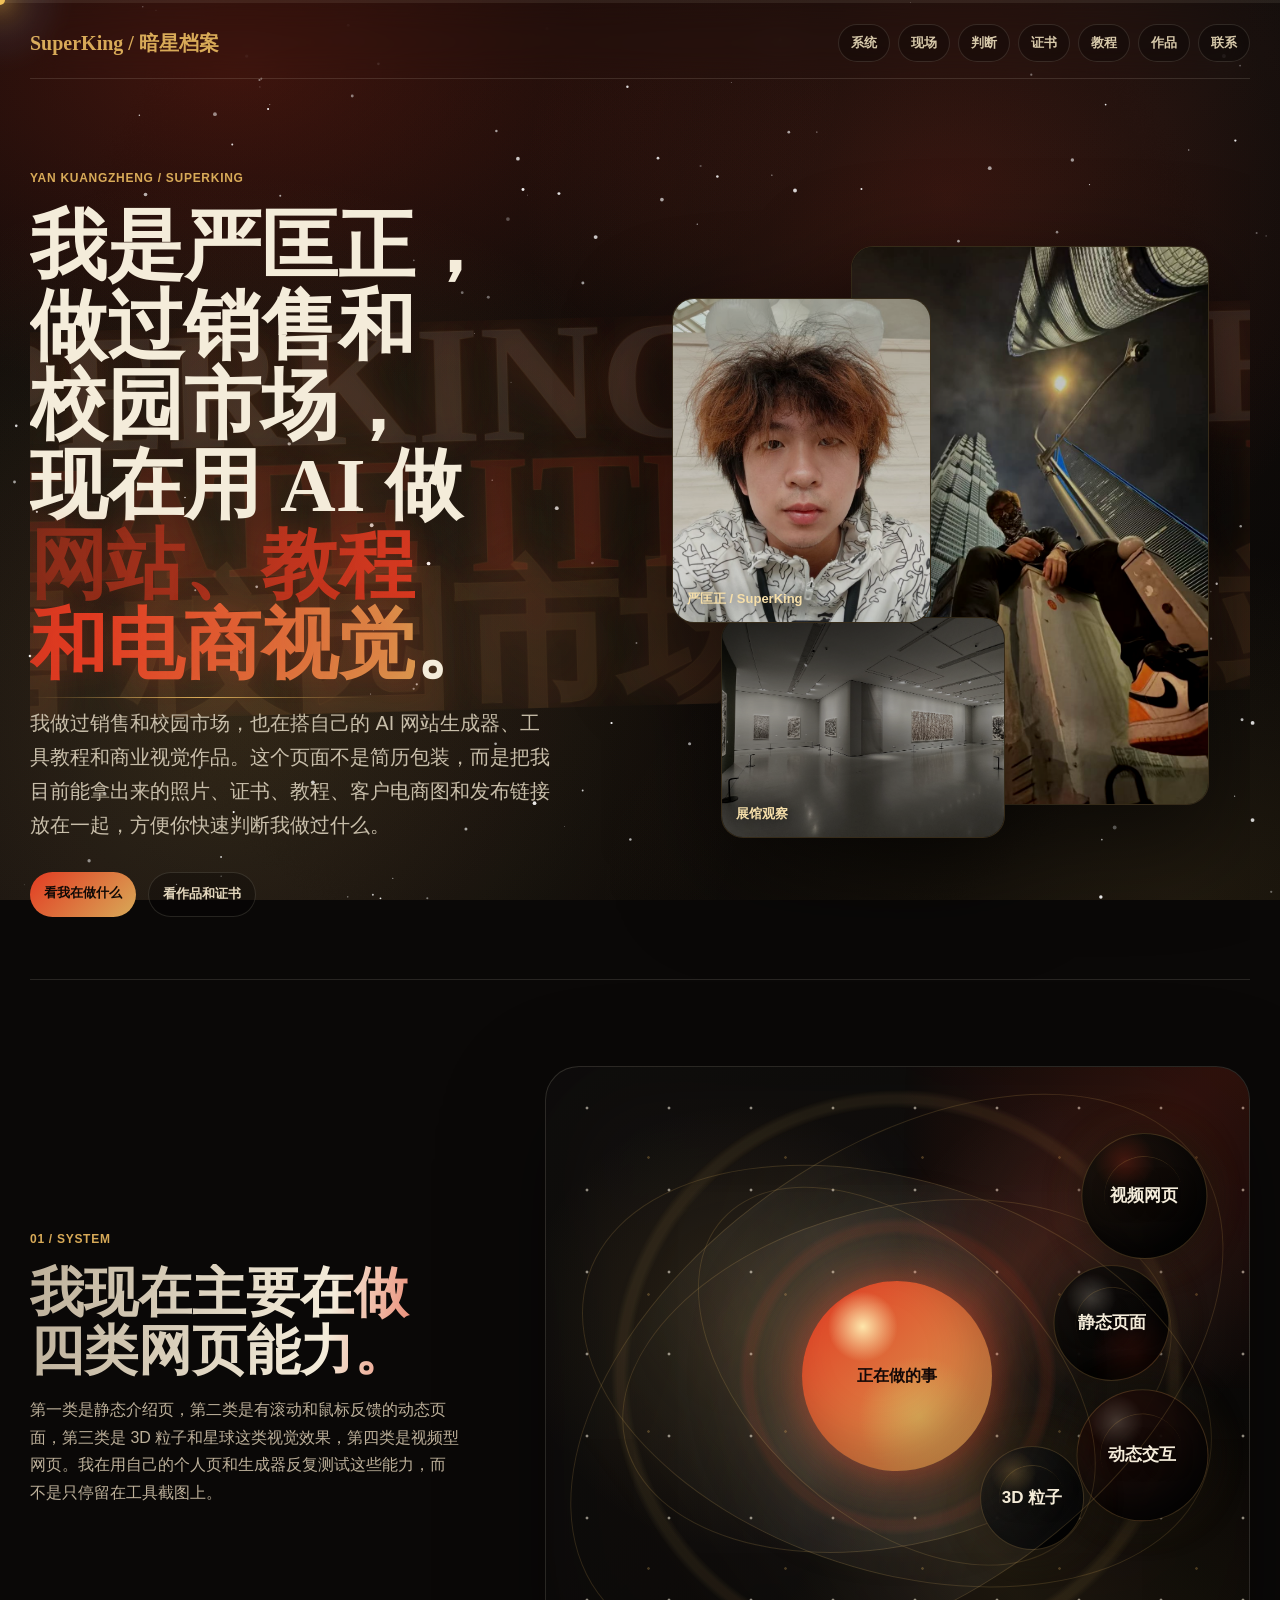
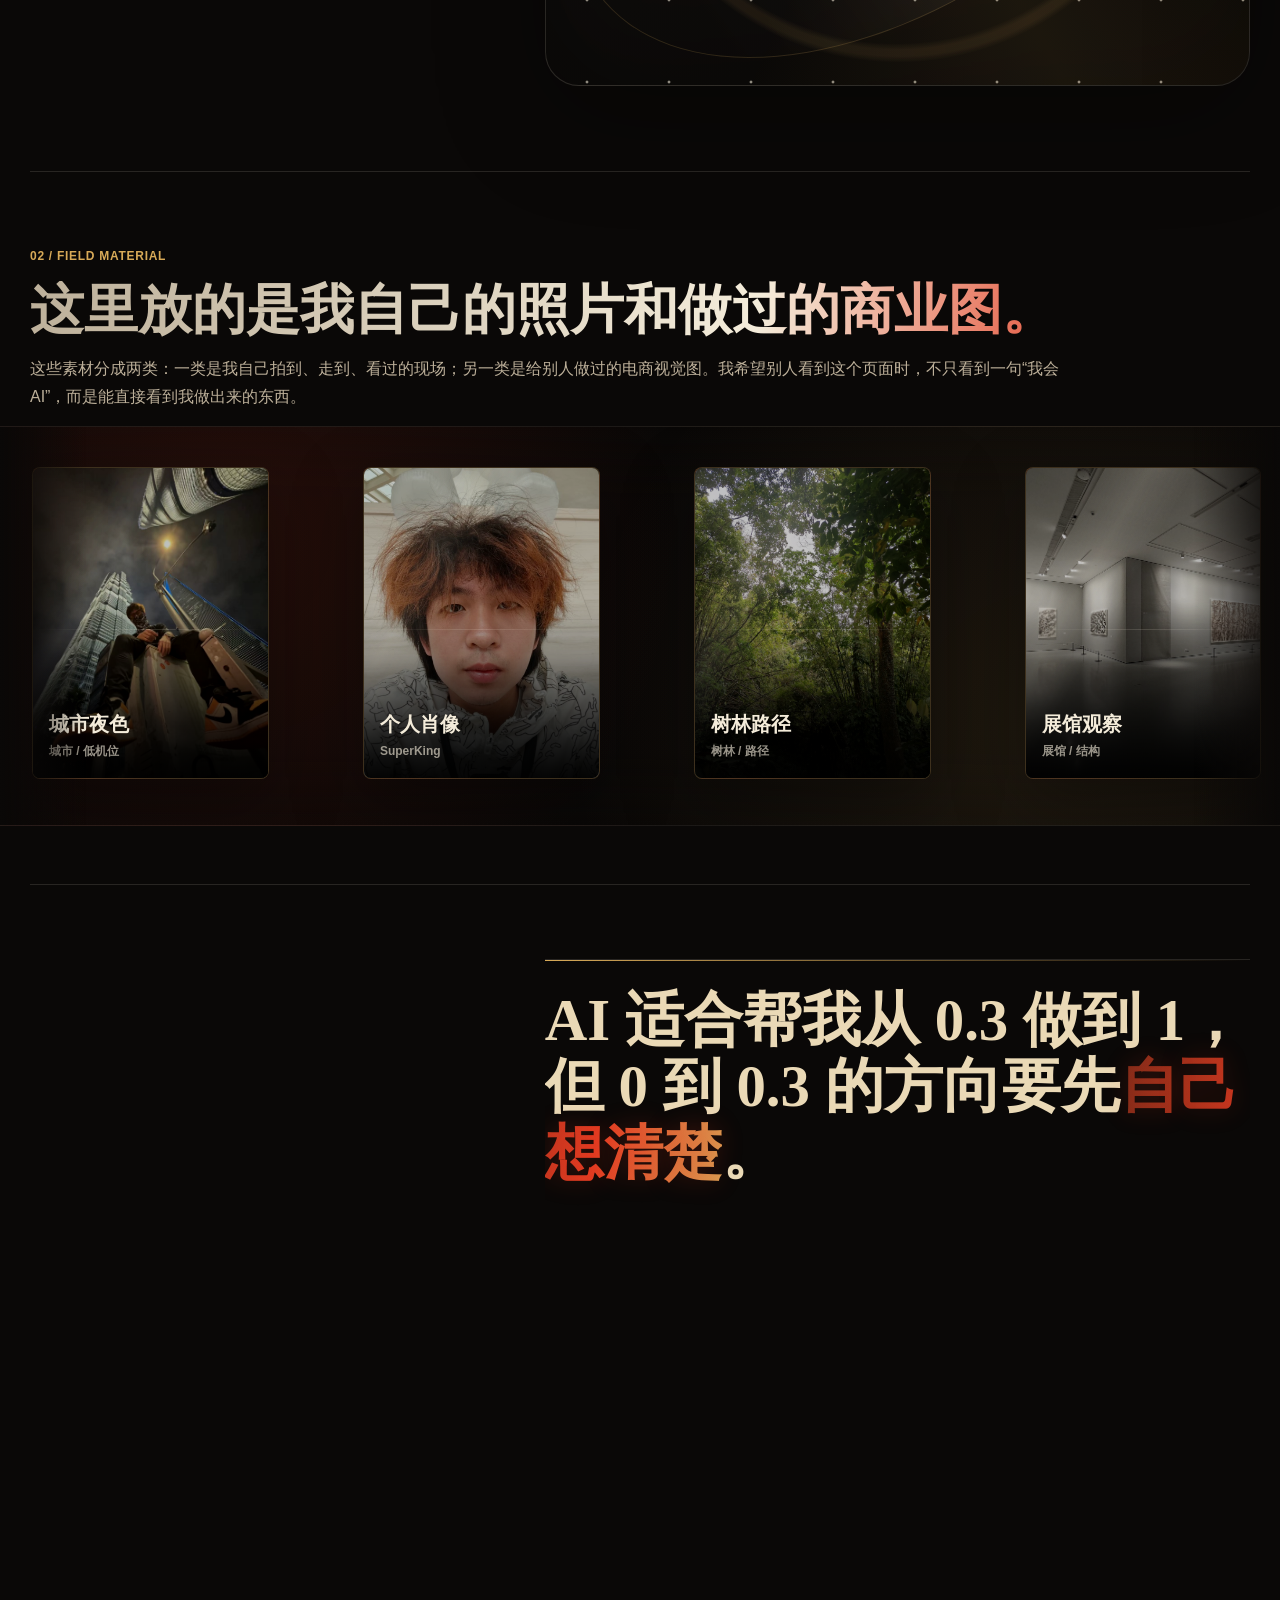
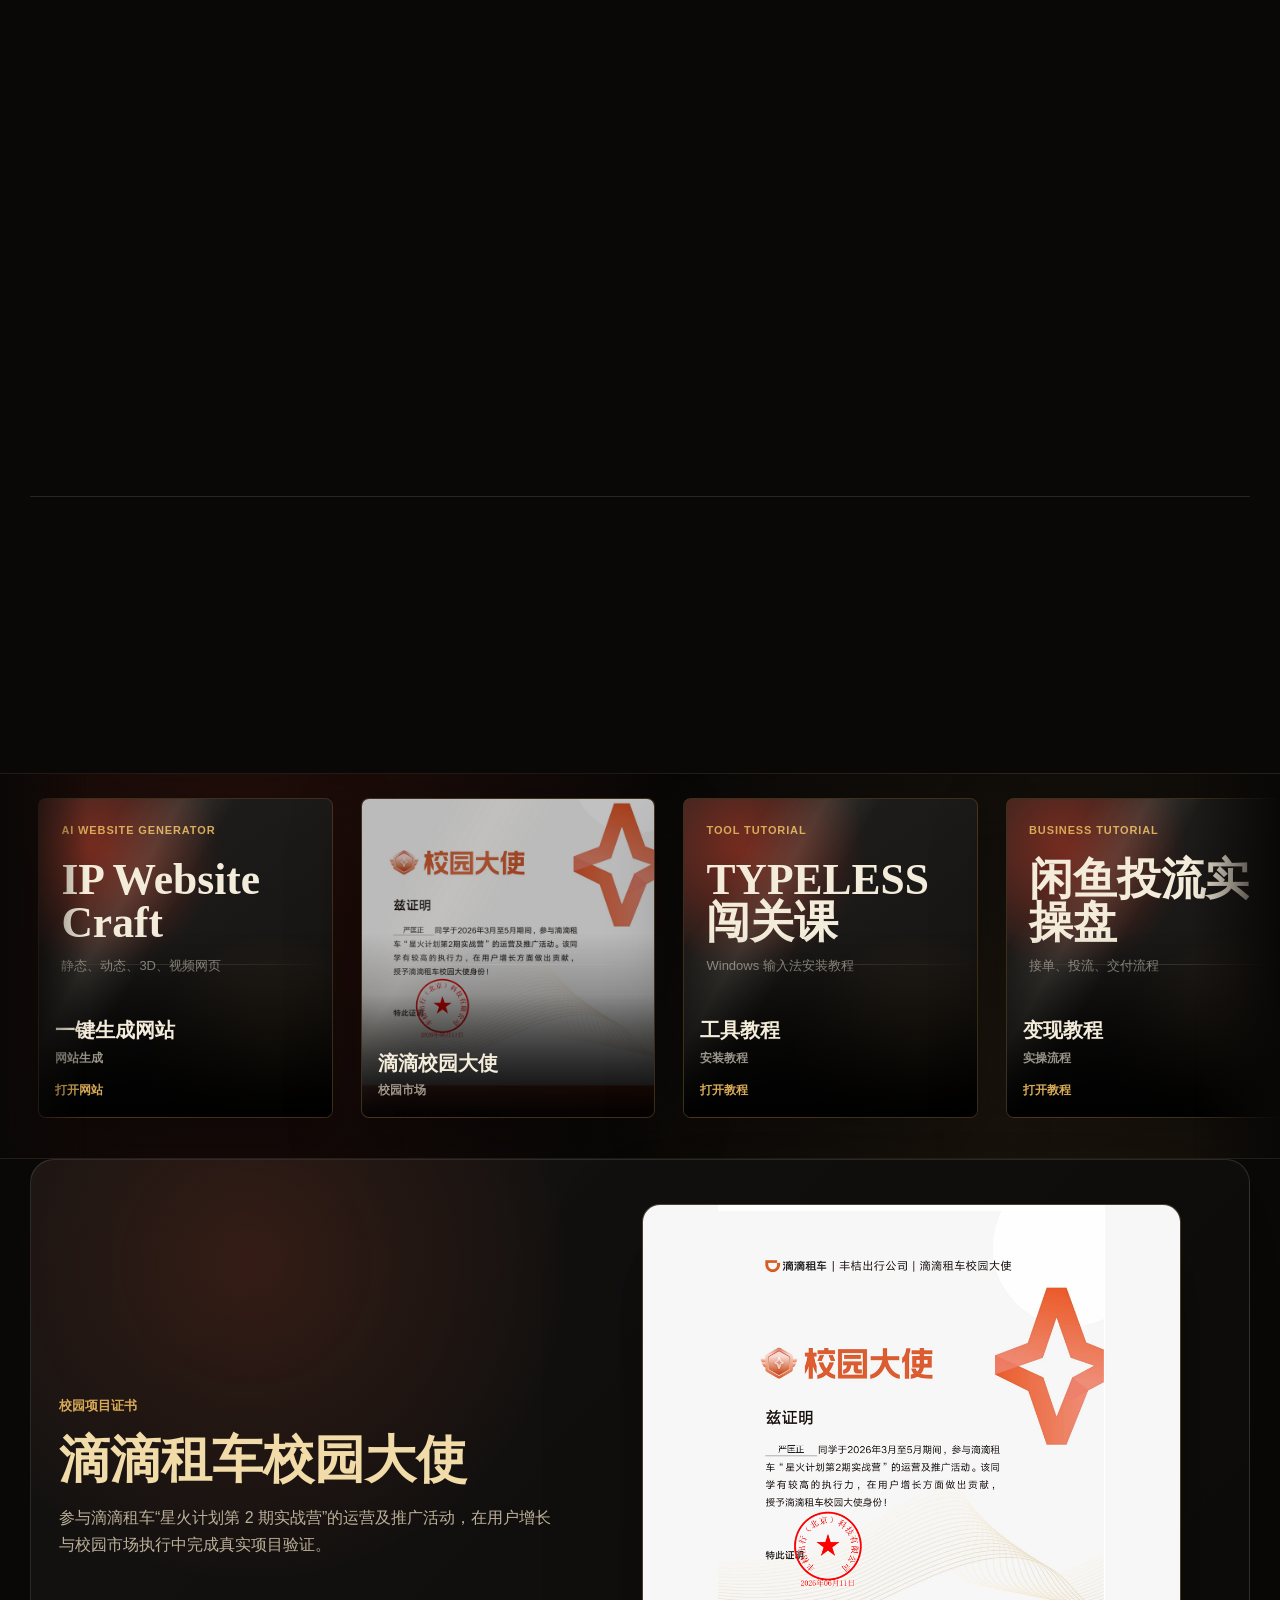
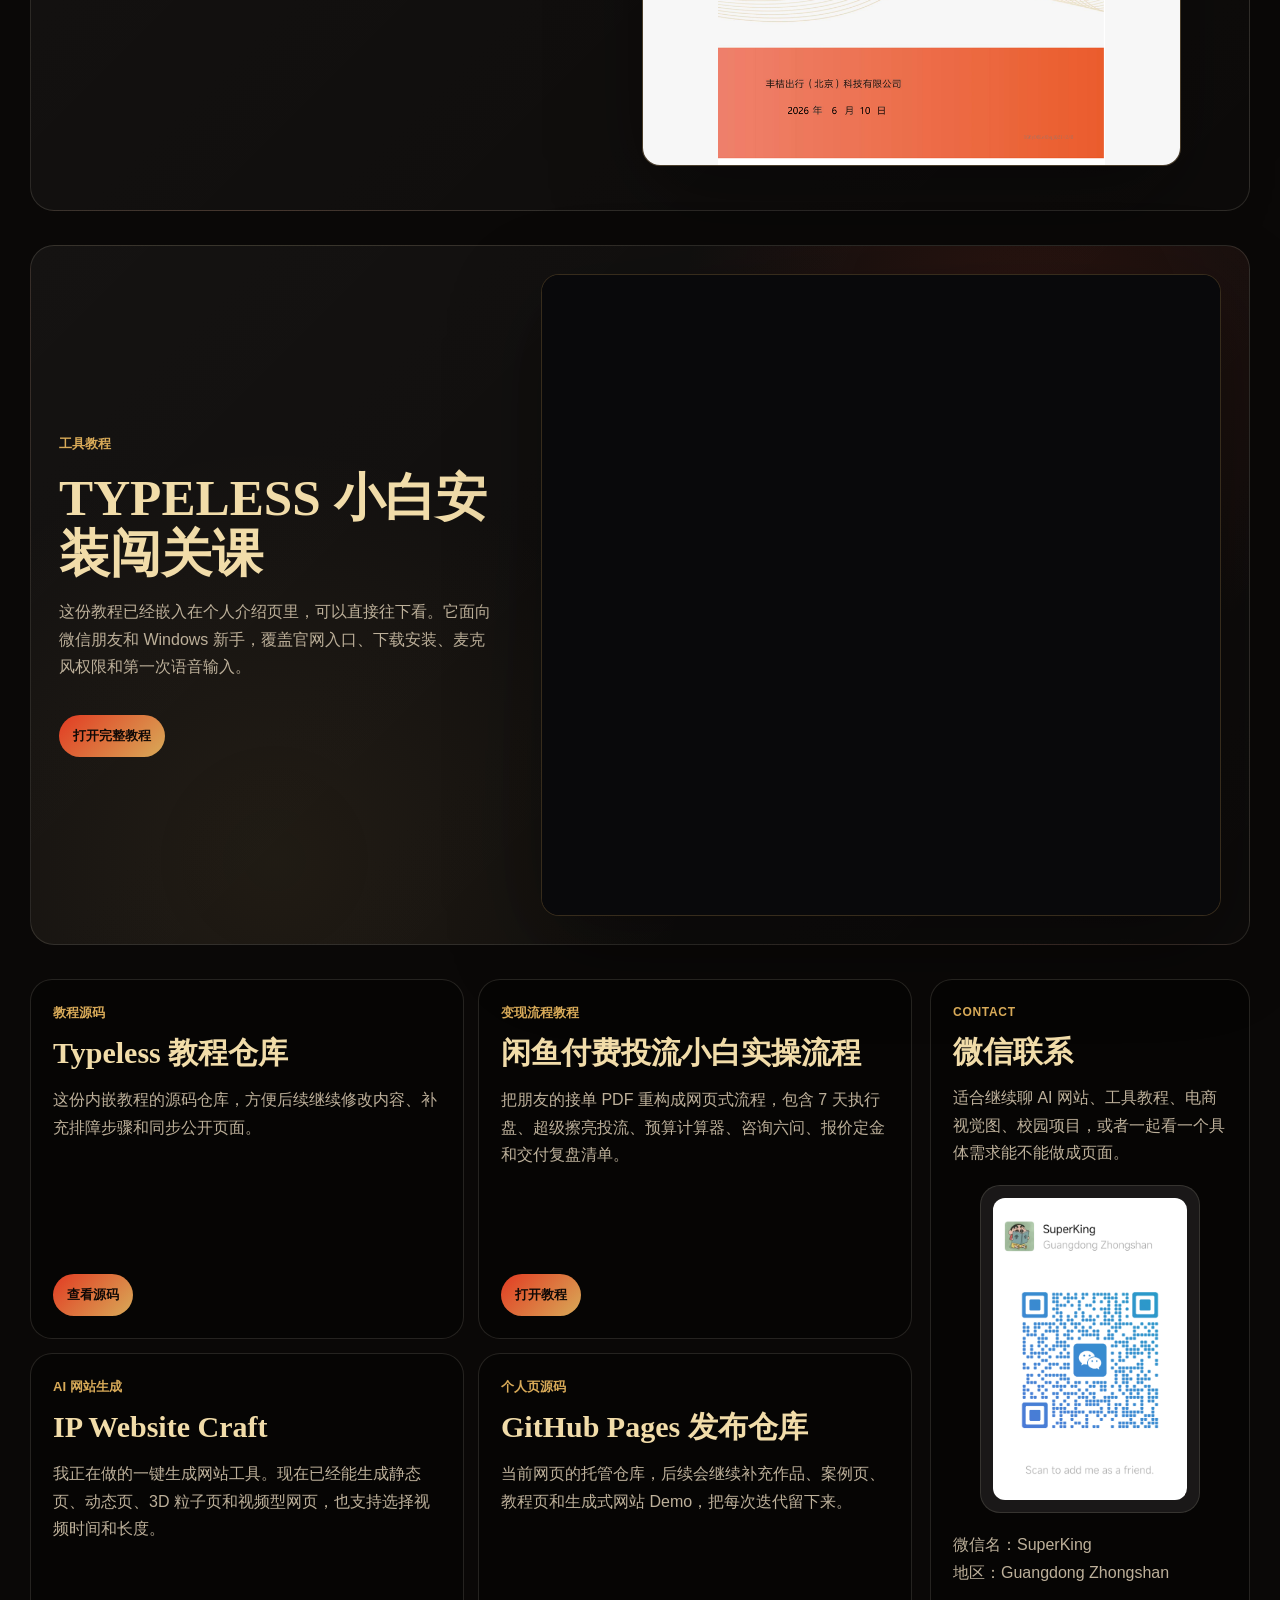
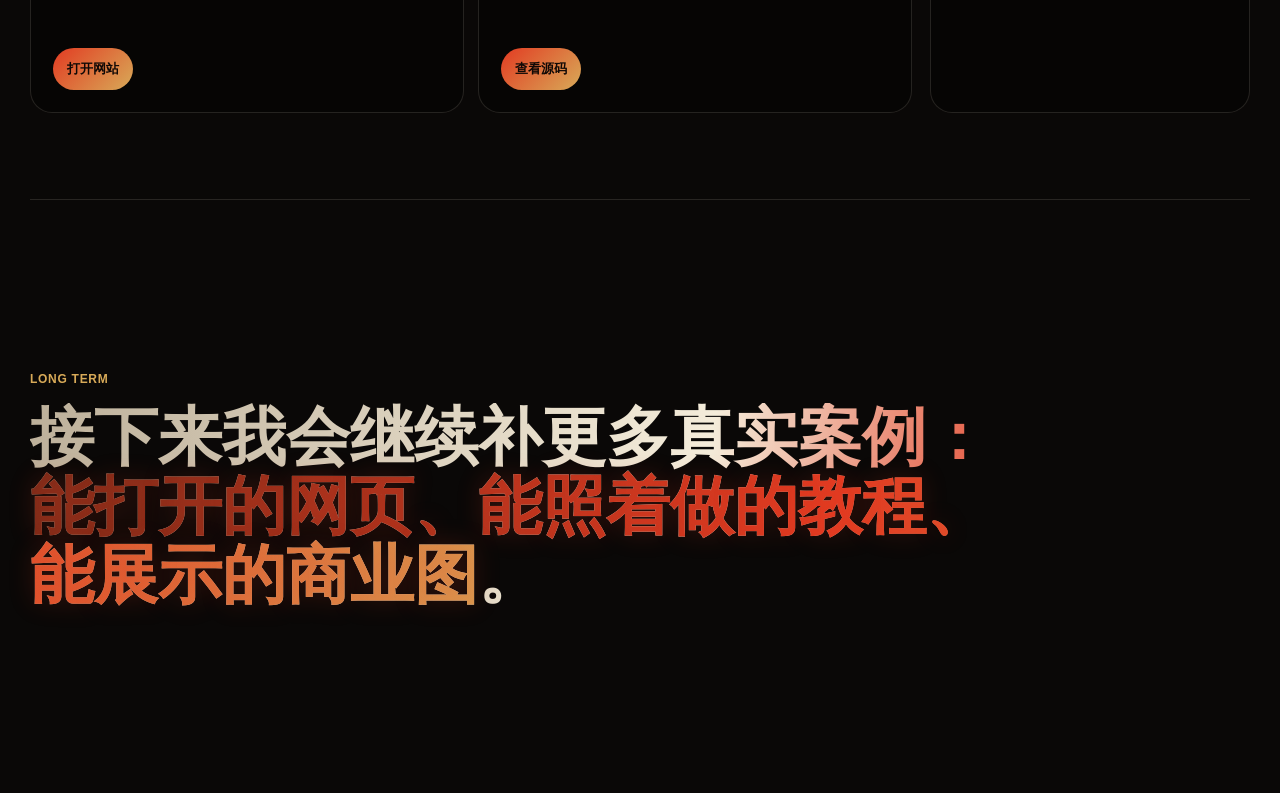
==== commit 8a40fa57: "Add Xianyu guide to portfolio" ====
--- a/index.html
+++ b/index.html
@@ -1825,6 +1825,10 @@
           <article class="show-card work">
             <div class="show-cover"><small>Tool Tutorial</small><strong>TYPELESS 闯关课</strong><em>Windows 输入法安装教程</em></div>
             <div class="show-caption"><b>工具教程</b><span>安装教程</span><a href="https://superk060319.github.io/typeless-wechat-guide/" target="_blank" rel="noopener">打开教程</a></div>
+          </article>
+          <article class="show-card work">
+            <div class="show-cover"><small>Business Tutorial</small><strong>闲鱼投流实操盘</strong><em>接单、投流、交付流程</em></div>
+            <div class="show-caption"><b>变现教程</b><span>实操流程</span><a href="https://superk060319.github.io/xianyu-paid-traffic-guide/" target="_blank" rel="noopener">打开教程</a></div>
           </article>
           <article class="show-card work">
             <div class="show-cover"><small>GitHub Pages</small><strong>SuperKing 个人页</strong><em>个人介绍与发布记录</em></div>
@@ -1905,6 +1909,15 @@
 
           <article class="work-card">
             <div>
+              <span class="work-meta">变现流程教程</span>
+              <h3>闲鱼付费投流小白实操流程</h3>
+              <p>把朋友的接单 PDF 重构成网页式流程，包含 7 天执行盘、超级擦亮投流、预算计算器、咨询六问、报价定金和交付复盘清单。</p>
+            </div>
+            <a href="https://superk060319.github.io/xianyu-paid-traffic-guide/" target="_blank" rel="noopener">打开教程</a>
+          </article>
+
+          <article class="work-card">
+            <div>
               <span class="work-meta">AI 网站生成</span>
               <h3>IP Website Craft</h3>
               <p>我正在做的一键生成网站工具。现在已经能生成静态页、动态页、3D 粒子页和视频型网页，也支持选择视频时间和长度。</p>
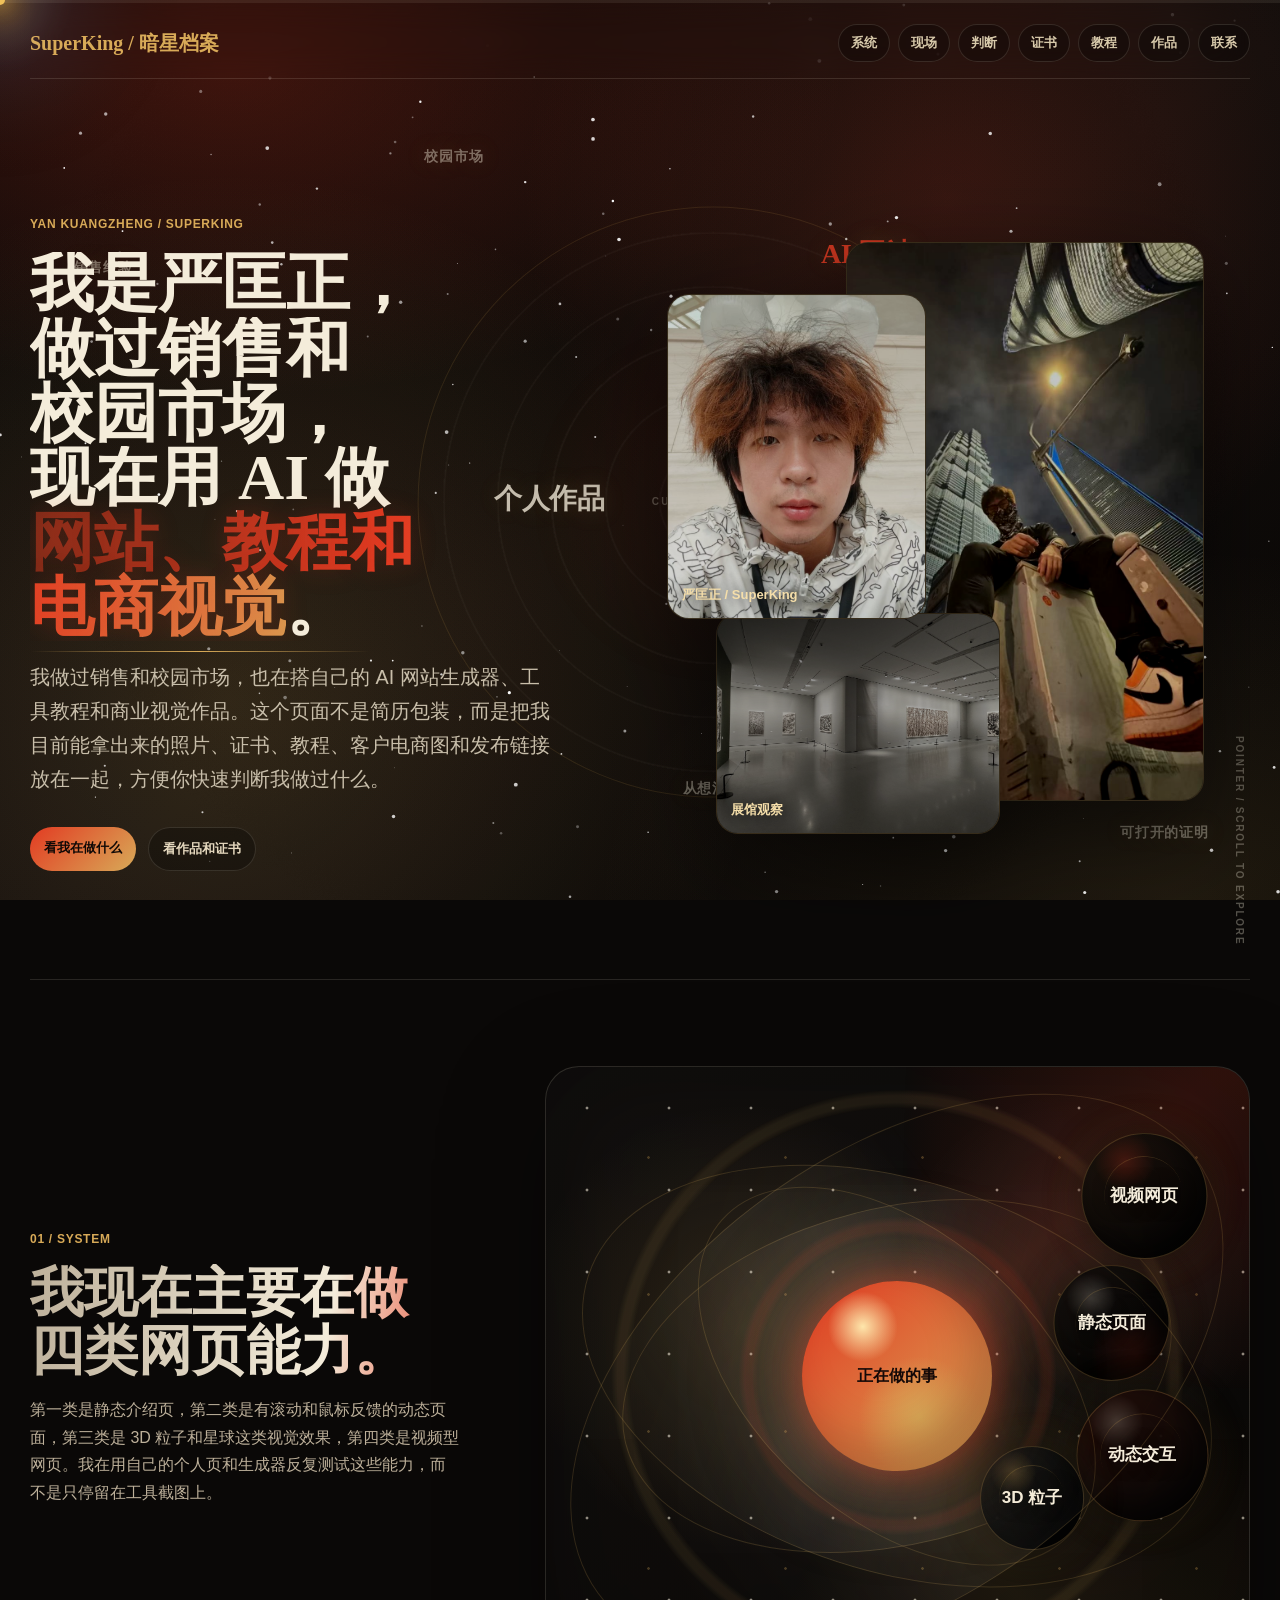
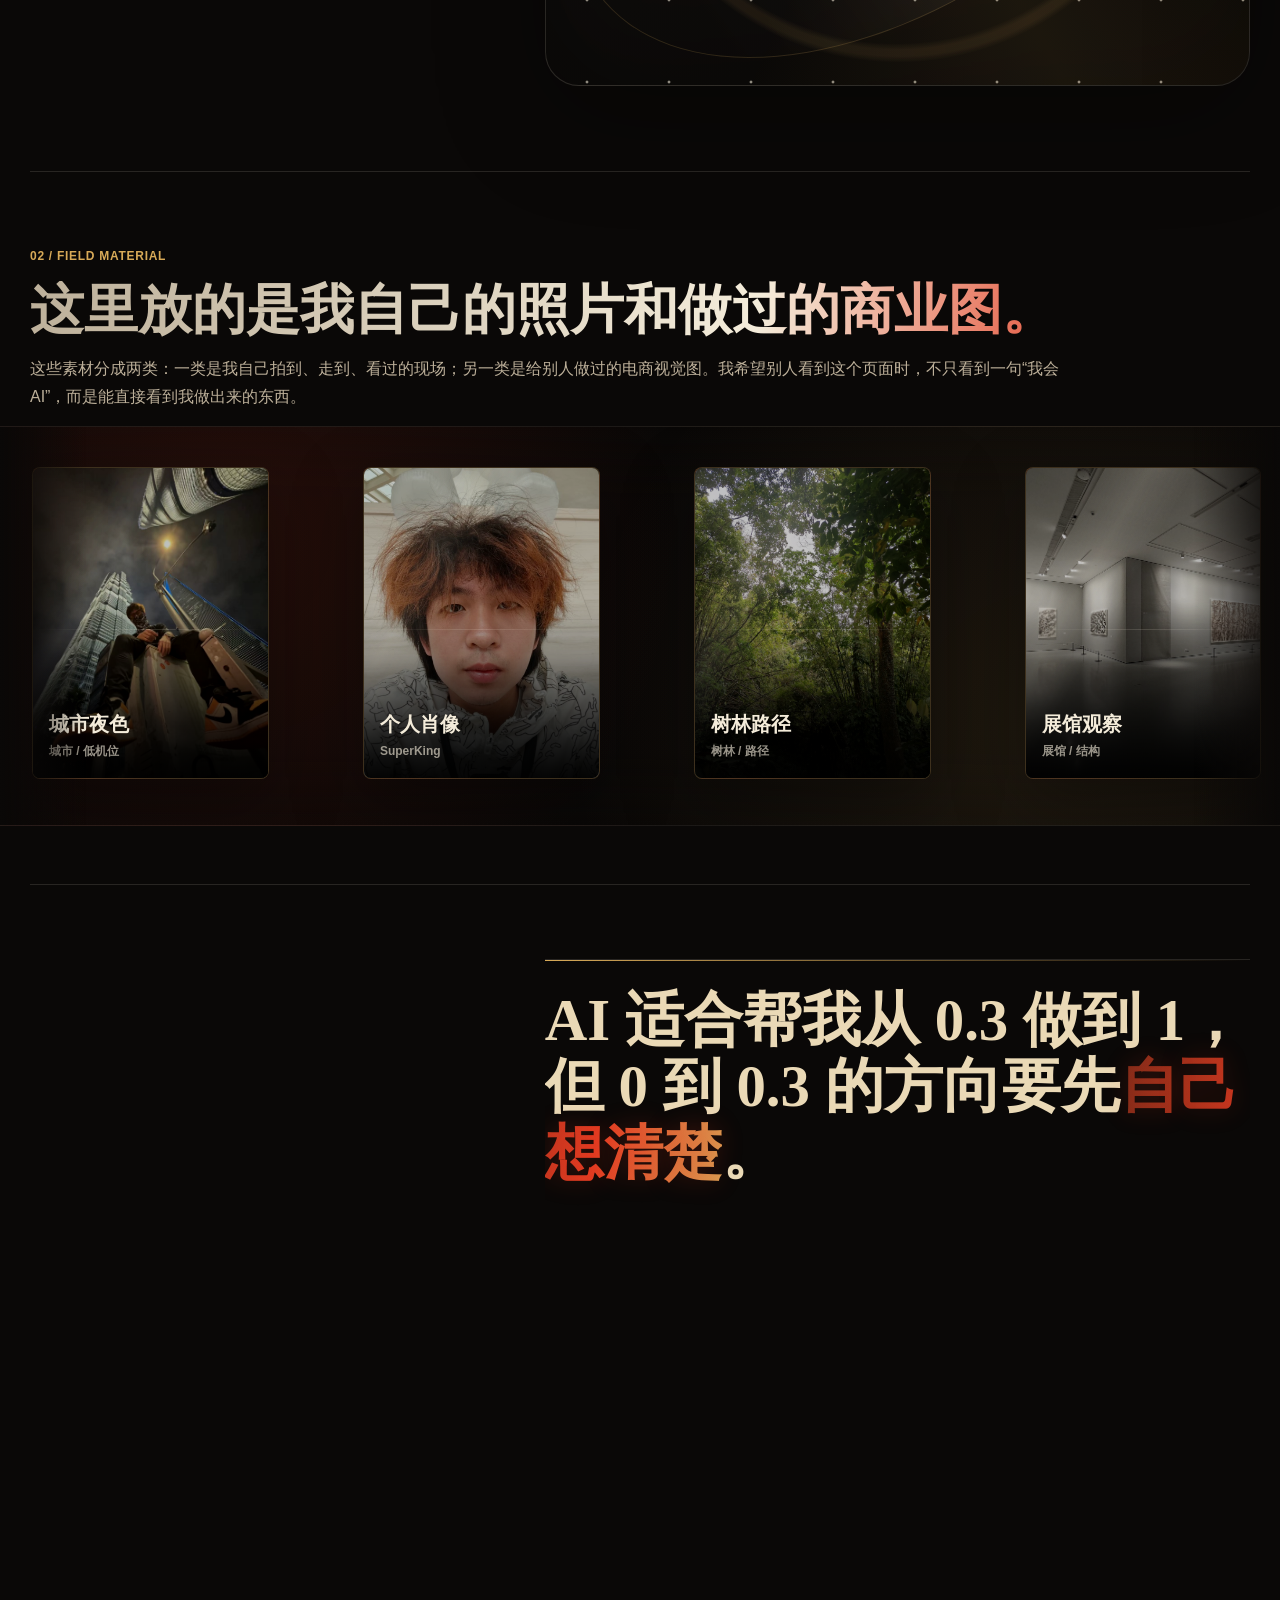
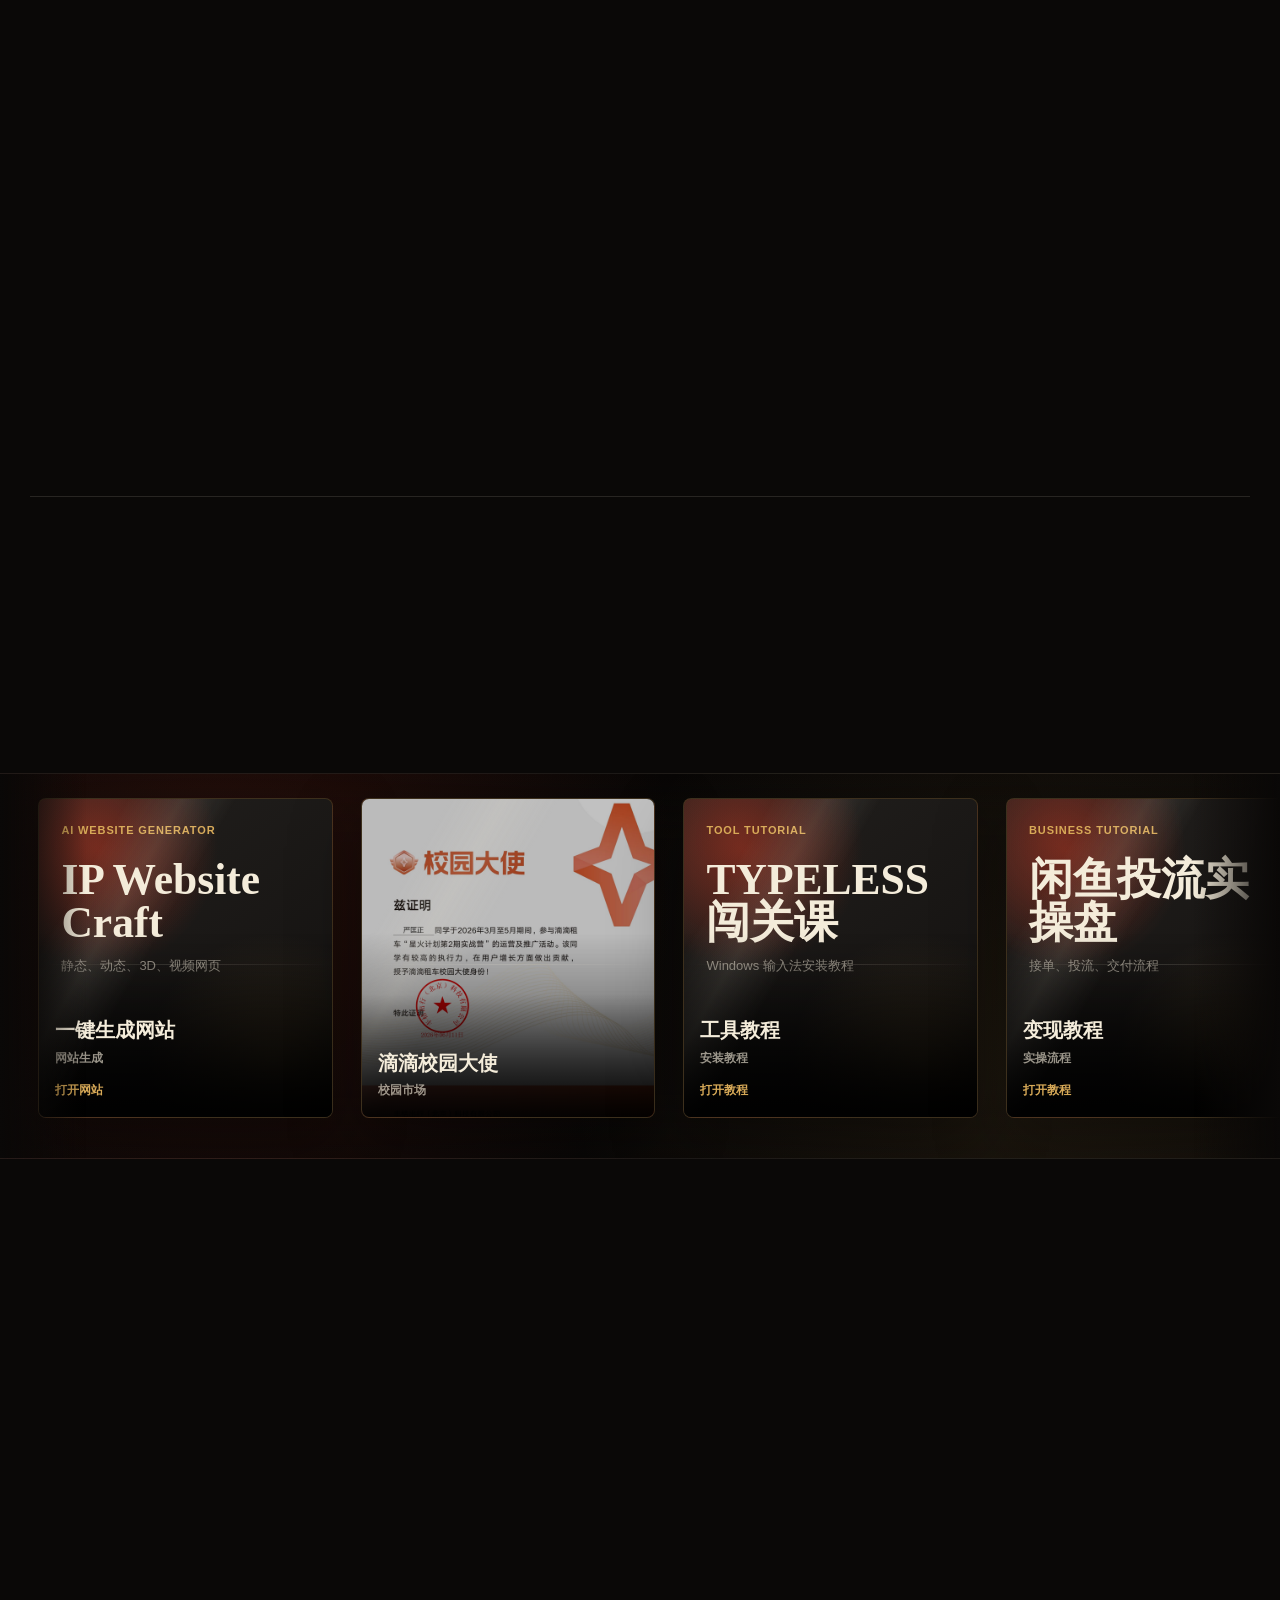
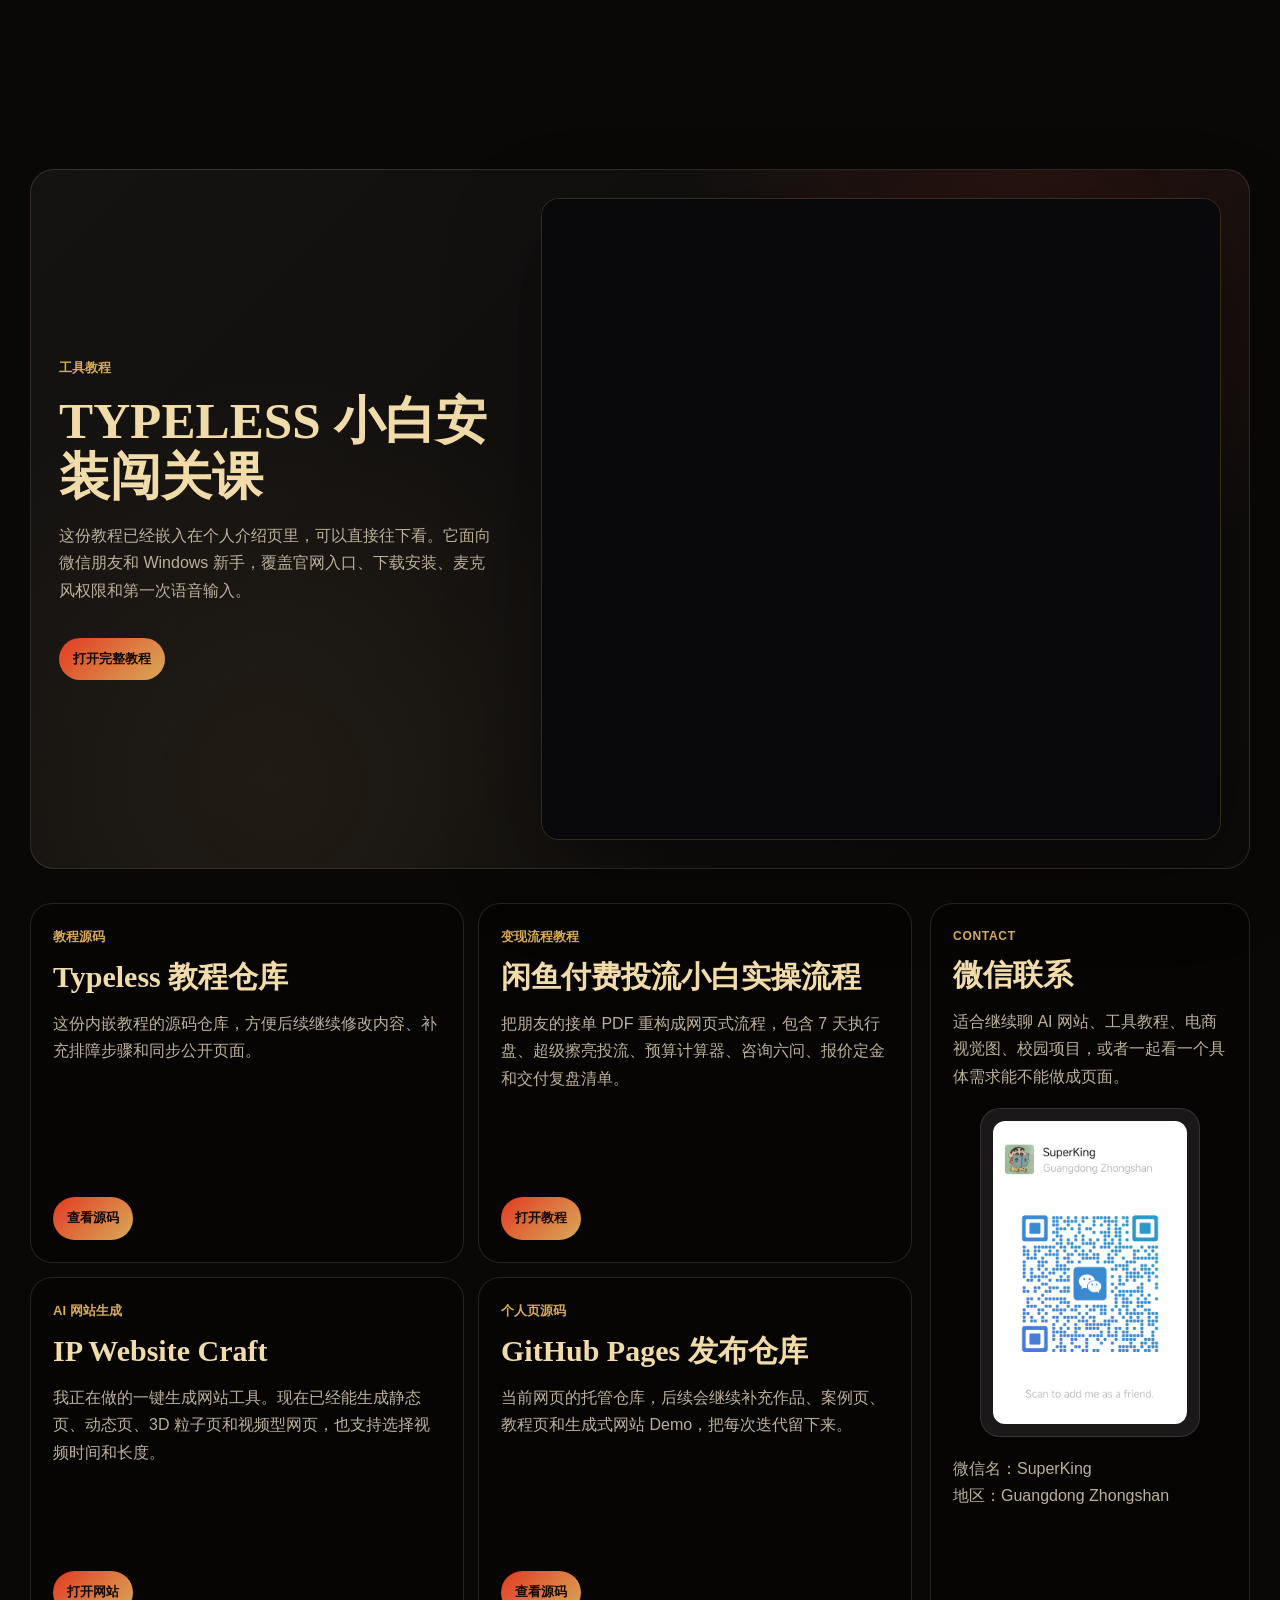
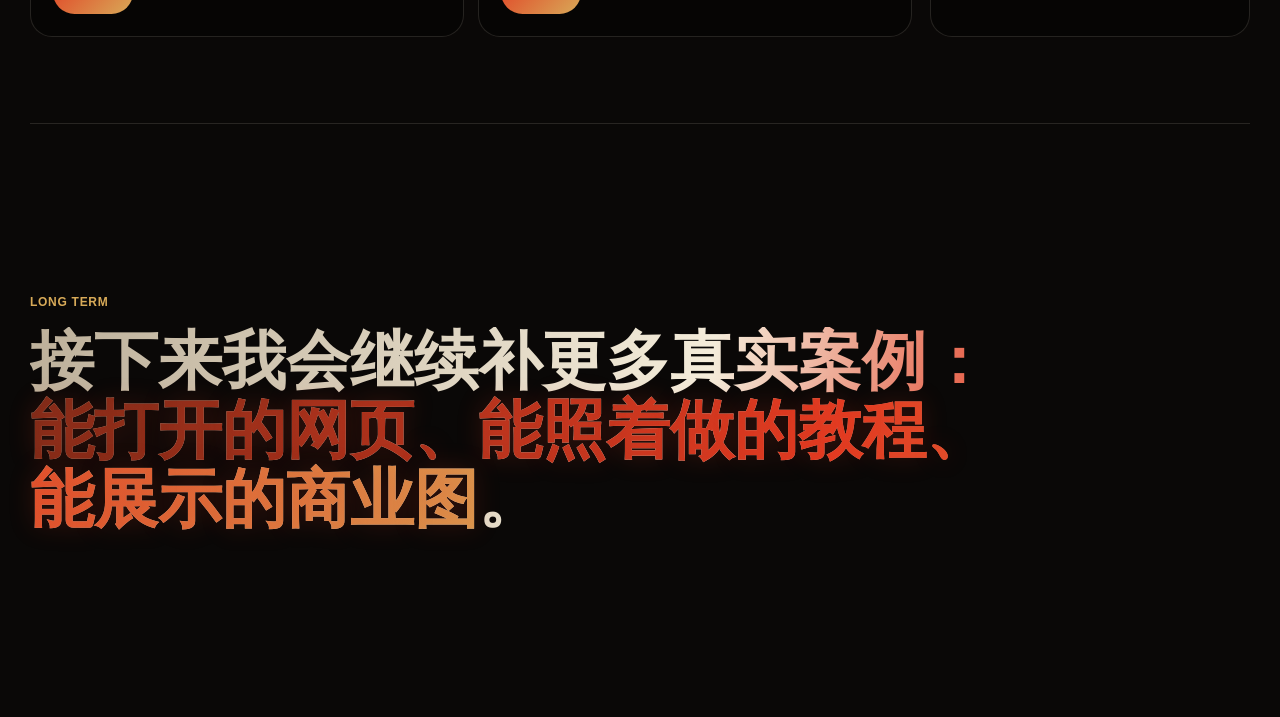
==== commit dbaba8d8: "Add FDE certificates to portfolio" ====
--- a/index.html
+++ b/index.html
@@ -7,6 +7,11 @@
   <link
     rel="icon"
     href="data:image/svg+xml,%3Csvg xmlns='http://www.w3.org/2000/svg' viewBox='0 0 100 100'%3E%3Crect width='100' height='100' rx='20' fill='%230a0807'/%3E%3Cpath d='M50 13 60 40l28 10-28 10-10 27-10-27-28-10 28-10z' fill='%23e23b22'/%3E%3C/svg%3E"
+  />
+  <link rel="preconnect" href="https://api.fontshare.com" />
+  <link
+    href="https://api.fontshare.com/v2/css?f[]=cabinet-grotesk@400,500,700,800,900&display=swap"
+    rel="stylesheet"
   />
   <style>
     :root {
@@ -23,12 +28,13 @@
       --blue: #8fb1c7;
       --line: rgba(244, 236, 218, .13);
       --glass: rgba(10, 8, 7, .62);
-      --display: "Noto Serif SC", "Source Han Serif SC", "Songti SC", "STSong", "SimSun", serif;
-      --body: "PingFang SC", "Microsoft YaHei", "Noto Sans CJK SC", Arial, sans-serif;
+      --latin: "Cabinet Grotesk";
+      --display: var(--latin), "Noto Serif SC", "Source Han Serif SC", "Songti SC", "STSong", "SimSun", serif;
+      --body: var(--latin), "PingFang SC", "Microsoft YaHei", "Noto Sans CJK SC", Arial, sans-serif;
     }
 
     * { box-sizing: border-box; }
-    html { scroll-behavior: smooth; }
+    html { scroll-behavior: smooth; overflow-x: clip; }
 
     body {
       margin: 0;
@@ -264,68 +270,76 @@
       z-index: 2;
     }
 
-    .kinetic-words {
-      position: absolute;
-      left: 50%;
-      top: 48%;
-      z-index: 1;
-      width: 140vw;
+    .signal-field {
+      position: absolute;
+      inset: 0;
+      z-index: 0;
       pointer-events: none;
-      transform: translate3d(-50%, -50%, 0) rotate(-1.5deg);
-      opacity: .92;
-      filter: blur(.15px);
-      -webkit-mask-image: linear-gradient(90deg, transparent, #000 13%, #000 87%, transparent);
-      mask-image: linear-gradient(90deg, transparent, #000 13%, #000 87%, transparent);
-    }
-
-    .kinetic-row {
-      display: flex;
-      width: max-content;
-      color: rgba(232, 224, 207, .105);
+      overflow: hidden;
+    }
+
+    .signal-field::before {
+      content: "";
+      position: absolute;
+      left: 56%;
+      top: 47%;
+      width: min(46vw, 620px);
+      aspect-ratio: 1;
+      border: 1px solid rgba(216,170,88,.13);
+      border-radius: 50%;
+      background:
+        radial-gradient(circle, rgba(226,59,34,.08), transparent 44%),
+        repeating-radial-gradient(circle, transparent 0 52px, rgba(244,236,218,.045) 53px 54px);
+      transform: translate(-50%, -50%);
+      animation: signalOrbit 22s linear infinite;
+    }
+
+    .signal-field::after {
+      content: "CURRENT SIGNAL";
+      position: absolute;
+      left: 56%;
+      top: 47%;
+      color: rgba(244,236,218,.32);
+      font-size: 10px;
+      font-weight: 900;
+      letter-spacing: .24em;
+      transform: translate(-50%, -50%);
+    }
+
+    .signal-word {
+      position: absolute;
+      left: var(--x);
+      top: var(--y);
+      color: rgba(244,236,218,.42);
+      font-size: clamp(11px, 1.1vw, 15px);
+      font-weight: 800;
+      letter-spacing: .06em;
+      white-space: nowrap;
+      text-shadow: 0 0 24px rgba(216,170,88,.18);
+      transform: translate3d(var(--signal-x, 0), var(--signal-y, 0), 0);
+      animation: signalFloat var(--speed, 7s) ease-in-out var(--delay, 0s) infinite alternate;
+      will-change: transform;
+    }
+
+    .signal-word.major {
+      color: rgba(244,236,218,.78);
       font-family: var(--display);
-      font-size: clamp(76px, 13vw, 178px);
+      font-size: clamp(17px, 2.2vw, 34px);
+      font-weight: 700;
+      letter-spacing: -.02em;
+    }
+
+    .signal-word.accent { color: rgba(226,59,34,.88); }
+
+    .signal-index {
+      position: absolute;
+      right: 2px;
+      bottom: 34px;
+      color: rgba(244,236,218,.32);
+      font-size: 10px;
       font-weight: 900;
-      letter-spacing: 0;
-      line-height: .78;
-      white-space: nowrap;
-      text-transform: uppercase;
-      text-shadow: 0 0 30px rgba(226,59,34,.15), 0 0 70px rgba(216,170,88,.12);
-      -webkit-text-stroke: 1px rgba(216,170,88,.08);
-      animation: kineticSlide 30s linear infinite;
-      will-change: transform;
-    }
-
-    .kinetic-row span {
-      display: inline-block;
-      padding-right: .22em;
-    }
-
-    .kinetic-row.alt {
-      color: rgba(226, 59, 34, .15);
-      animation-duration: 38s;
-      animation-direction: reverse;
-    }
-
-    .kinetic-row.soft {
-      color: rgba(216, 170, 88, .115);
-      animation-duration: 34s;
-      opacity: .78;
-    }
-
-    .vertical-cue {
-      position: absolute;
-      left: 52%;
-      top: 2%;
-      display: grid;
-      gap: 2px;
-      color: rgba(244, 236, 218, .34);
-      font-family: var(--body);
-      font-size: 20px;
-      font-weight: 900;
-      line-height: .95;
-      text-align: center;
-      text-shadow: 0 0 18px rgba(226,59,34,.22);
-      animation: cueDrop 3.8s ease-in-out infinite;
+      letter-spacing: .18em;
+      writing-mode: vertical-rl;
     }
 
     .chapter {
@@ -342,13 +356,19 @@
       margin: 18px 0;
       color: var(--ink);
       font-family: var(--display);
-      font-size: clamp(42px, 6vw, 82px);
+      font-size: clamp(42px, 5vw, 74px);
       font-weight: 700;
-      line-height: 1.04;
+      line-height: 1.01;
       text-wrap: balance;
+      overflow: visible;
+    }
+
+    .hero-line {
+      display: block;
       opacity: 0;
-      transform: translateY(22px);
-      animation: titleRise 1.05s cubic-bezier(.16,.84,.22,1) .08s forwards;
+      transform: translateY(34px);
+      clip-path: inset(0 0 100% 0);
+      animation: lineSignal 1s cubic-bezier(.16,.84,.22,1) var(--line-delay) forwards;
     }
 
     .hero h1::after {
@@ -415,14 +435,16 @@
       50% { opacity: 1; text-shadow: 0 0 20px rgba(226,59,34,.42); }
     }
 
-    @keyframes titleRise { to { opacity: 1; transform: translateY(0); } }
+    @keyframes lineSignal {
+      to { opacity: 1; transform: translateY(0); clip-path: inset(0 0 0 0); }
+    }
     @keyframes softRise { to { opacity: 1; transform: translateY(0); } }
-    @keyframes kineticSlide {
-      to { transform: translate3d(-50%, 0, 0); }
-    }
-    @keyframes cueDrop {
-      0%, 100% { opacity: .28; transform: translateY(-5px); }
-      50% { opacity: .72; transform: translateY(6px); }
+    @keyframes signalFloat {
+      from { margin: -5px 0 0 -6px; opacity: .5; }
+      to { margin: 7px 0 0 8px; opacity: 1; }
+    }
+    @keyframes signalOrbit {
+      to { transform: translate(-50%, -50%) rotate(360deg); }
     }
     @keyframes goldTextFlow {
       0%, 100% { background-position: 0% 50%; filter: brightness(.94); }
@@ -438,11 +460,16 @@
       min-height: 650px;
       perspective: 1000px;
       opacity: 0;
-      transform: translateY(20px) scale(.98);
+      transform: translate3d(var(--board-x, 0), calc(20px + var(--board-y, 0)), 0) rotateX(var(--board-tilt-x, 0deg)) rotateY(var(--board-tilt-y, 0deg)) scale(.98);
       animation: boardArrive 1.1s cubic-bezier(.16,.84,.22,1) .35s forwards;
     }
 
-    @keyframes boardArrive { to { opacity: 1; transform: translateY(0) scale(1); } }
+    @keyframes boardArrive {
+      to {
+        opacity: 1;
+        transform: translate3d(var(--board-x, 0), var(--board-y, 0), 0) rotateX(var(--board-tilt-x, 0deg)) rotateY(var(--board-tilt-y, 0deg)) scale(1);
+      }
+    }
 
     .film-card {
       position: absolute;
@@ -1192,10 +1219,6 @@
     }
 
     .certificate-showcase {
-      display: grid;
-      grid-template-columns: minmax(0, .9fr) minmax(300px, 1.1fr);
-      gap: clamp(18px, 3vw, 36px);
-      align-items: center;
       margin: 0 0 34px;
       padding: clamp(18px, 3vw, 28px);
       border: 1px solid var(--line);
@@ -1205,6 +1228,14 @@
         linear-gradient(135deg, rgba(255,255,255,.048), rgba(255,255,255,.014));
     }
 
+    .certificate-copy {
+      display: grid;
+      grid-template-columns: minmax(0, .78fr) minmax(280px, 1.22fr);
+      gap: clamp(18px, 4vw, 48px);
+      align-items: end;
+      margin-bottom: 24px;
+    }
+
     .certificate-copy h3 {
       margin: 14px 0;
       color: #f1dca9;
@@ -1215,27 +1246,70 @@
 
     .certificate-copy p {
       max-width: 500px;
+      margin: 0;
       color: var(--muted);
       font-size: 16px;
     }
 
+    .certificate-grid {
+      display: grid;
+      grid-template-columns: repeat(3, minmax(0, 1fr));
+      gap: 16px;
+      align-items: start;
+    }
+
+    .certificate-item {
+      min-width: 0;
+    }
+
     .certificate-frame {
-      min-height: 420px;
+      position: relative;
+      aspect-ratio: 4 / 3;
       display: grid;
       place-items: center;
+      margin: 0;
       overflow: hidden;
       border: 1px solid rgba(216,170,88,.22);
-      border-radius: 18px;
+      border-radius: 8px;
       background: rgba(255,255,255,.08);
-      box-shadow: 0 28px 90px rgba(0,0,0,.38);
+      box-shadow: 0 22px 64px rgba(0,0,0,.3);
     }
 
     .certificate-frame img {
+      position: absolute;
+      inset: 0;
       width: 100%;
-      max-height: 560px;
+      height: 100%;
       object-fit: contain;
       display: block;
       background: #f7f7f7;
+      transition: transform .55s cubic-bezier(.2,.8,.2,1), filter .55s ease;
+    }
+
+    .certificate-frame:hover img {
+      transform: scale(1.012);
+      filter: brightness(1.04);
+    }
+
+    .certificate-details {
+      display: flex;
+      align-items: baseline;
+      justify-content: space-between;
+      gap: 14px;
+      padding: 13px 2px 4px;
+    }
+
+    .certificate-details b {
+      color: #f1e5ca;
+      font-family: var(--display);
+      font-size: 18px;
+    }
+
+    .certificate-details span {
+      color: var(--faint);
+      font-size: 11px;
+      font-weight: 800;
+      white-space: nowrap;
     }
 
     .tutorial-section {
@@ -1397,7 +1471,7 @@
       .hero,
       .section,
       .works-head,
-      .certificate-showcase,
+      .certificate-copy,
       .tutorial-section,
       .work-layout {
         grid-template-columns: 1fr;
@@ -1407,19 +1481,30 @@
         min-height: auto;
         padding-top: 56px;
       }
-      .kinetic-words {
-        top: 37%;
-        width: 180vw;
-        transform: translate3d(-50%, -50%, 0) rotate(-2deg);
-      }
-      .kinetic-row {
-        font-size: clamp(58px, 21vw, 112px);
-      }
-      .vertical-cue {
-        left: auto;
-        right: 12px;
-        top: 30px;
-        font-size: 15px;
+      .signal-field {
+        inset: 10% 0 auto;
+        height: 62%;
+        opacity: .72;
+      }
+      .signal-field::before {
+        left: 68%;
+        top: 46%;
+        width: 82vw;
+      }
+      .signal-field::after {
+        left: 68%;
+        top: 46%;
+      }
+      .signal-word {
+        font-size: 11px;
+      }
+      .signal-word.major {
+        font-size: clamp(16px, 5vw, 24px);
+      }
+      .signal-word:nth-of-type(2),
+      .signal-word:nth-of-type(6),
+      .signal-word:nth-of-type(9) {
+        display: none;
       }
       .hero h1 {
         font-size: clamp(32px, 9.8vw, 42px);
@@ -1488,6 +1573,9 @@
       .certificate-frame {
         min-height: auto;
       }
+      .certificate-grid {
+        grid-template-columns: 1fr;
+      }
       .tutorial-frame,
       .tutorial-frame iframe {
         min-height: 560px;
@@ -1507,6 +1595,8 @@
     }
 
     @media (prefers-reduced-motion: reduce) {
+      body { cursor: auto; }
+      .cursor-aura, .cursor-core { display: none; }
       *,
       *::before,
       *::after {
@@ -1538,22 +1628,26 @@
     </nav>
 
     <header class="hero" id="top">
-      <div class="kinetic-words" aria-hidden="true">
-        <div class="vertical-cue"><span>N</span><span>E</span><span>X</span><span>T</span></div>
-        <div class="kinetic-row">
-          <span>SUPERKING&nbsp;</span><span>AI WEBSITE CRAFT&nbsp;</span><span>FROM IDEA TO PAGE&nbsp;</span><span>SUPERKING&nbsp;</span><span>AI WEBSITE CRAFT&nbsp;</span><span>FROM IDEA TO PAGE&nbsp;</span>
-        </div>
-        <div class="kinetic-row alt">
-          <span>CREATE ITERATE PUBLISH&nbsp;</span><span>PERSONAL IP SYSTEM&nbsp;</span><span>VISIBLE PROOF&nbsp;</span><span>CREATE ITERATE PUBLISH&nbsp;</span><span>PERSONAL IP SYSTEM&nbsp;</span><span>VISIBLE PROOF&nbsp;</span>
-        </div>
-        <div class="kinetic-row soft">
-          <span>销售 校园市场 AI 网站&nbsp;</span><span>教程 电商图 个人作品&nbsp;</span><span>销售 校园市场 AI 网站&nbsp;</span><span>教程 电商图 个人作品&nbsp;</span>
-        </div>
+      <div class="signal-field" aria-hidden="true">
+        <span class="signal-word" data-depth="0.32" style="--x: 4%; --y: 20%; --delay: -.8s; --speed: 7.2s;">销售经验</span>
+        <span class="signal-word" data-depth="0.52" style="--x: 33%; --y: 8%; --delay: -2.4s; --speed: 8.6s;">校园市场</span>
+        <span class="signal-word major accent" data-depth="0.82" style="--x: 66%; --y: 18%; --delay: -1.2s; --speed: 6.8s;">AI 网站</span>
+        <span class="signal-word" data-depth="0.44" style="--x: 86%; --y: 34%; --delay: -3.1s; --speed: 9.2s;">动态交互</span>
+        <span class="signal-word major" data-depth="0.68" style="--x: 39%; --y: 45%; --delay: -2s; --speed: 7.8s;">个人作品</span>
+        <span class="signal-word" data-depth="0.28" style="--x: 77%; --y: 58%; --delay: -.4s; --speed: 6.4s;">教程拆解</span>
+        <span class="signal-word major" data-depth="0.58" style="--x: 72%; --y: 72%; --delay: -2.7s; --speed: 8.2s;">电商视觉</span>
+        <span class="signal-word" data-depth="0.38" style="--x: 54%; --y: 78%; --delay: -1.7s; --speed: 7.4s;">从想法到页面</span>
+        <span class="signal-word" data-depth="0.48" style="--x: 90%; --y: 83%; --delay: -3.5s; --speed: 9s;">可打开的证明</span>
+        <span class="signal-index">POINTER / SCROLL TO EXPLORE</span>
       </div>
 
       <div class="hero-copy">
         <div class="chapter">Yan Kuangzheng / SuperKing</div>
-        <h1>我是严匡正，做过销售和校园市场，现在用 AI 做<em>网站、教程和电商视觉</em>。</h1>
+        <h1>
+          <span class="hero-line" style="--line-delay: .08s;">我是严匡正，</span>
+          <span class="hero-line" style="--line-delay: .28s;">做过销售和校园市场，</span>
+          <span class="hero-line" style="--line-delay: .5s;">现在用 AI 做<em>网站、教程和电商视觉</em>。</span>
+        </h1>
         <p class="lead">
           我做过销售和校园市场，也在搭自己的 AI 网站生成器、工具教程和商业视觉作品。这个页面不是简历包装，而是把我目前能拿出来的照片、证书、教程、客户电商图和发布链接放在一起，方便你快速判断我做过什么。
         </p>
@@ -1867,15 +1961,34 @@
 
       <article class="certificate-showcase" id="certificate">
         <div class="certificate-copy">
-          <span class="work-meta">校园项目证书</span>
-          <h3>滴滴租车校园大使</h3>
+          <div>
+            <span class="work-meta">经历与证书</span>
+            <h3>不是自我评价，是做过的事。</h3>
+          </div>
           <p>
-            参与滴滴租车“星火计划第 2 期实战营”的运营及推广活动，在用户增长与校园市场执行中完成真实项目验证。
+            做过滴滴租车校园市场项目，也完成观猹 FDE 共学营课程并参与助教工作。这三张证书分别对应校园市场执行、课程学习和协作支持。
           </p>
         </div>
-        <figure class="certificate-frame">
-          <img class="zoomable" src="assets/personal/didi-campus-ambassador.png" alt="滴滴租车校园大使证书" />
-        </figure>
+        <div class="certificate-grid">
+          <article class="certificate-item">
+            <figure class="certificate-frame">
+              <img class="zoomable" src="assets/personal/didi-campus-ambassador.png" alt="滴滴租车校园大使证书" />
+            </figure>
+            <div class="certificate-details"><b>滴滴租车校园大使</b><span>校园市场 / 项目验证</span></div>
+          </article>
+          <article class="certificate-item">
+            <figure class="certificate-frame">
+              <img class="zoomable" src="assets/personal/fde-completion-certificate.webp" alt="严匡正的观猹 FDE 共学营结课证书" />
+            </figure>
+            <div class="certificate-details"><b>FDE 共学营结课证书</b><span>课程学习 / 2026.07</span></div>
+          </article>
+          <article class="certificate-item">
+            <figure class="certificate-frame">
+              <img class="zoomable" src="assets/personal/fde-teaching-assistant-certificate.webp" alt="严匡正的观猹 FDE 共学营助教证书" />
+            </figure>
+            <div class="certificate-details"><b>FDE 共学营助教证书</b><span>协作支持 / 2026.07</span></div>
+          </article>
+        </div>
       </article>
 
       <section class="tutorial-section" id="typeless">
@@ -1966,23 +2079,30 @@
     const canvas = document.querySelector("#stars");
     const ctx = canvas.getContext("2d");
     const progressBar = document.querySelector("#progressBar");
+    const hero = document.querySelector(".hero");
+    const signalField = document.querySelector(".signal-field");
+    const signalWords = Array.from(document.querySelectorAll(".signal-word"));
+    const cinemaBoard = document.querySelector(".cinema-board");
     const lightbox = document.querySelector("#lightbox");
     const lightboxImage = document.querySelector("#lightboxImage");
     const lightboxClose = document.querySelector("#lightboxClose");
+    const reduceMotion = window.matchMedia("(prefers-reduced-motion: reduce)").matches;
     let stars = [];
+    let viewport = { width: document.documentElement.clientWidth, height: window.innerHeight };
     let pointer = { x: window.innerWidth / 2, y: window.innerHeight / 2, active: false };
     let comets = [];
 
     function resetStars() {
       const ratio = Math.min(window.devicePixelRatio || 1, 2);
-      canvas.width = Math.floor(window.innerWidth * ratio);
-      canvas.height = Math.floor(window.innerHeight * ratio);
-      canvas.style.width = `${window.innerWidth}px`;
-      canvas.style.height = `${window.innerHeight}px`;
+      viewport = { width: document.documentElement.clientWidth, height: window.innerHeight };
+      canvas.width = Math.floor(viewport.width * ratio);
+      canvas.height = Math.floor(viewport.height * ratio);
+      canvas.style.width = "100%";
+      canvas.style.height = `${viewport.height}px`;
       ctx.setTransform(ratio, 0, 0, ratio, 0, 0);
-      stars = Array.from({ length: Math.min(190, Math.floor(window.innerWidth / 7)) }, () => ({
-        x: Math.random() * window.innerWidth,
-        y: Math.random() * window.innerHeight,
+      stars = Array.from({ length: Math.min(190, Math.floor(viewport.width / 7)) }, () => ({
+        x: Math.random() * viewport.width,
+        y: Math.random() * viewport.height,
         r: Math.random() * 1.6 + 0.35,
         a: Math.random() * 0.7 + 0.25,
         s: Math.random() * 0.18 + 0.03,
@@ -1991,11 +2111,11 @@
     }
 
     function draw(t) {
-      ctx.clearRect(0, 0, window.innerWidth, window.innerHeight);
+      ctx.clearRect(0, 0, viewport.width, viewport.height);
       for (const star of stars) {
         star.y += star.s;
         star.x += Math.sin((t / 6000) + star.phase) * 0.035;
-        if (star.y > window.innerHeight + 10) star.y = -10;
+        if (star.y > viewport.height + 10) star.y = -10;
         const pulse = 0.35 + Math.sin((t / 1100) + star.phase) * 0.25;
         ctx.beginPath();
         ctx.fillStyle = `rgba(255,255,255,${Math.max(0.15, star.a + pulse * 0.25)})`;
@@ -2024,11 +2144,12 @@
         ctx.lineTo(comet.x - comet.vx * 10, comet.y - comet.vy * 10);
         ctx.stroke();
       }
-      requestAnimationFrame(draw);
+      if (!reduceMotion) requestAnimationFrame(draw);
     }
 
     resetStars();
-    requestAnimationFrame(draw);
+    if (reduceMotion) draw(0);
+    else requestAnimationFrame(draw);
     window.addEventListener("resize", resetStars);
 
     function installPointerEffects() {
@@ -2046,8 +2167,22 @@
         core.style.left = `${event.clientX}px`;
         core.style.top = `${event.clientY}px`;
 
+        if (window.scrollY < hero.offsetHeight) {
+          const x = (event.clientX / viewport.width) - 0.5;
+          const y = (event.clientY / viewport.height) - 0.5;
+          signalWords.forEach((word) => {
+            const depth = Number(word.dataset.depth || 0.4);
+            word.style.setProperty("--signal-x", `${x * depth * 34}px`);
+            word.style.setProperty("--signal-y", `${y * depth * 26}px`);
+          });
+          cinemaBoard.style.setProperty("--board-x", `${x * 10}px`);
+          cinemaBoard.style.setProperty("--board-y", `${y * 8}px`);
+          cinemaBoard.style.setProperty("--board-tilt-x", `${y * -1.4}deg`);
+          cinemaBoard.style.setProperty("--board-tilt-y", `${x * 1.8}deg`);
+        }
+
         trailTick += 1;
-        if (trailTick % 3 === 0) {
+        if (trailTick % 5 === 0) {
           const trail = document.createElement("span");
           trail.className = "trail";
           trail.style.left = `${event.clientX}px`;
@@ -2058,9 +2193,9 @@
       });
 
       window.addEventListener("pointerdown", (event) => {
-        for (let i = 0; i < 18; i += 1) {
+        for (let i = 0; i < 10; i += 1) {
           const spark = document.createElement("span");
-          const angle = (Math.PI * 2 * i) / 18;
+          const angle = (Math.PI * 2 * i) / 10;
           const distance = 42 + Math.random() * 54;
           spark.className = "spark";
           spark.style.left = `${event.clientX}px`;
@@ -2088,7 +2223,7 @@
       }, { passive: true });
     }
 
-    if (!window.matchMedia("(pointer: coarse)").matches) {
+    if (!reduceMotion && !window.matchMedia("(pointer: coarse)").matches) {
       installPointerEffects();
     }
 
@@ -2108,6 +2243,9 @@
       const max = document.documentElement.scrollHeight - window.innerHeight;
       const percent = max > 0 ? (window.scrollY / max) * 100 : 0;
       progressBar.style.width = `${percent}%`;
+      const heroProgress = Math.min(1, window.scrollY / Math.max(hero.offsetHeight, 1));
+      signalField.style.opacity = `${1 - heroProgress * 0.58}`;
+      signalField.style.translate = `0 ${heroProgress * 48}px`;
     }
 
     window.addEventListener("scroll", updateProgress, { passive: true });
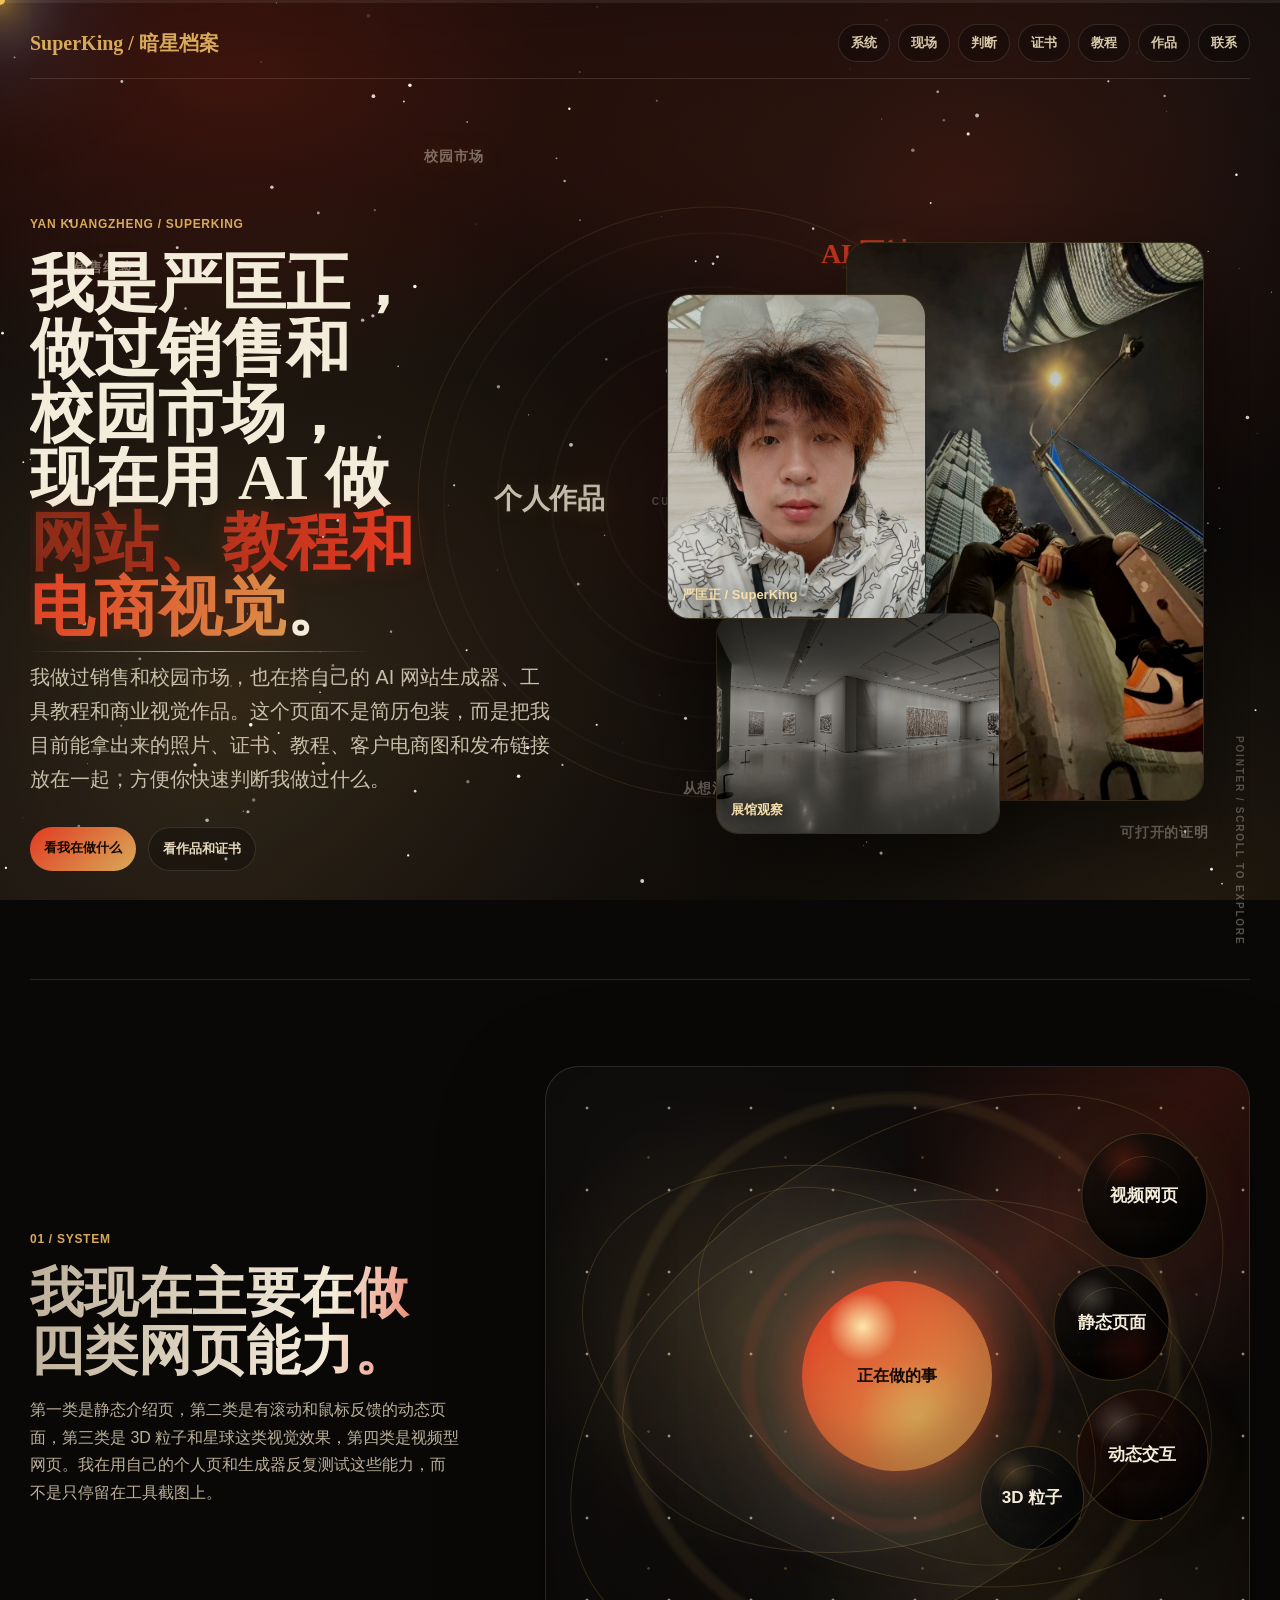
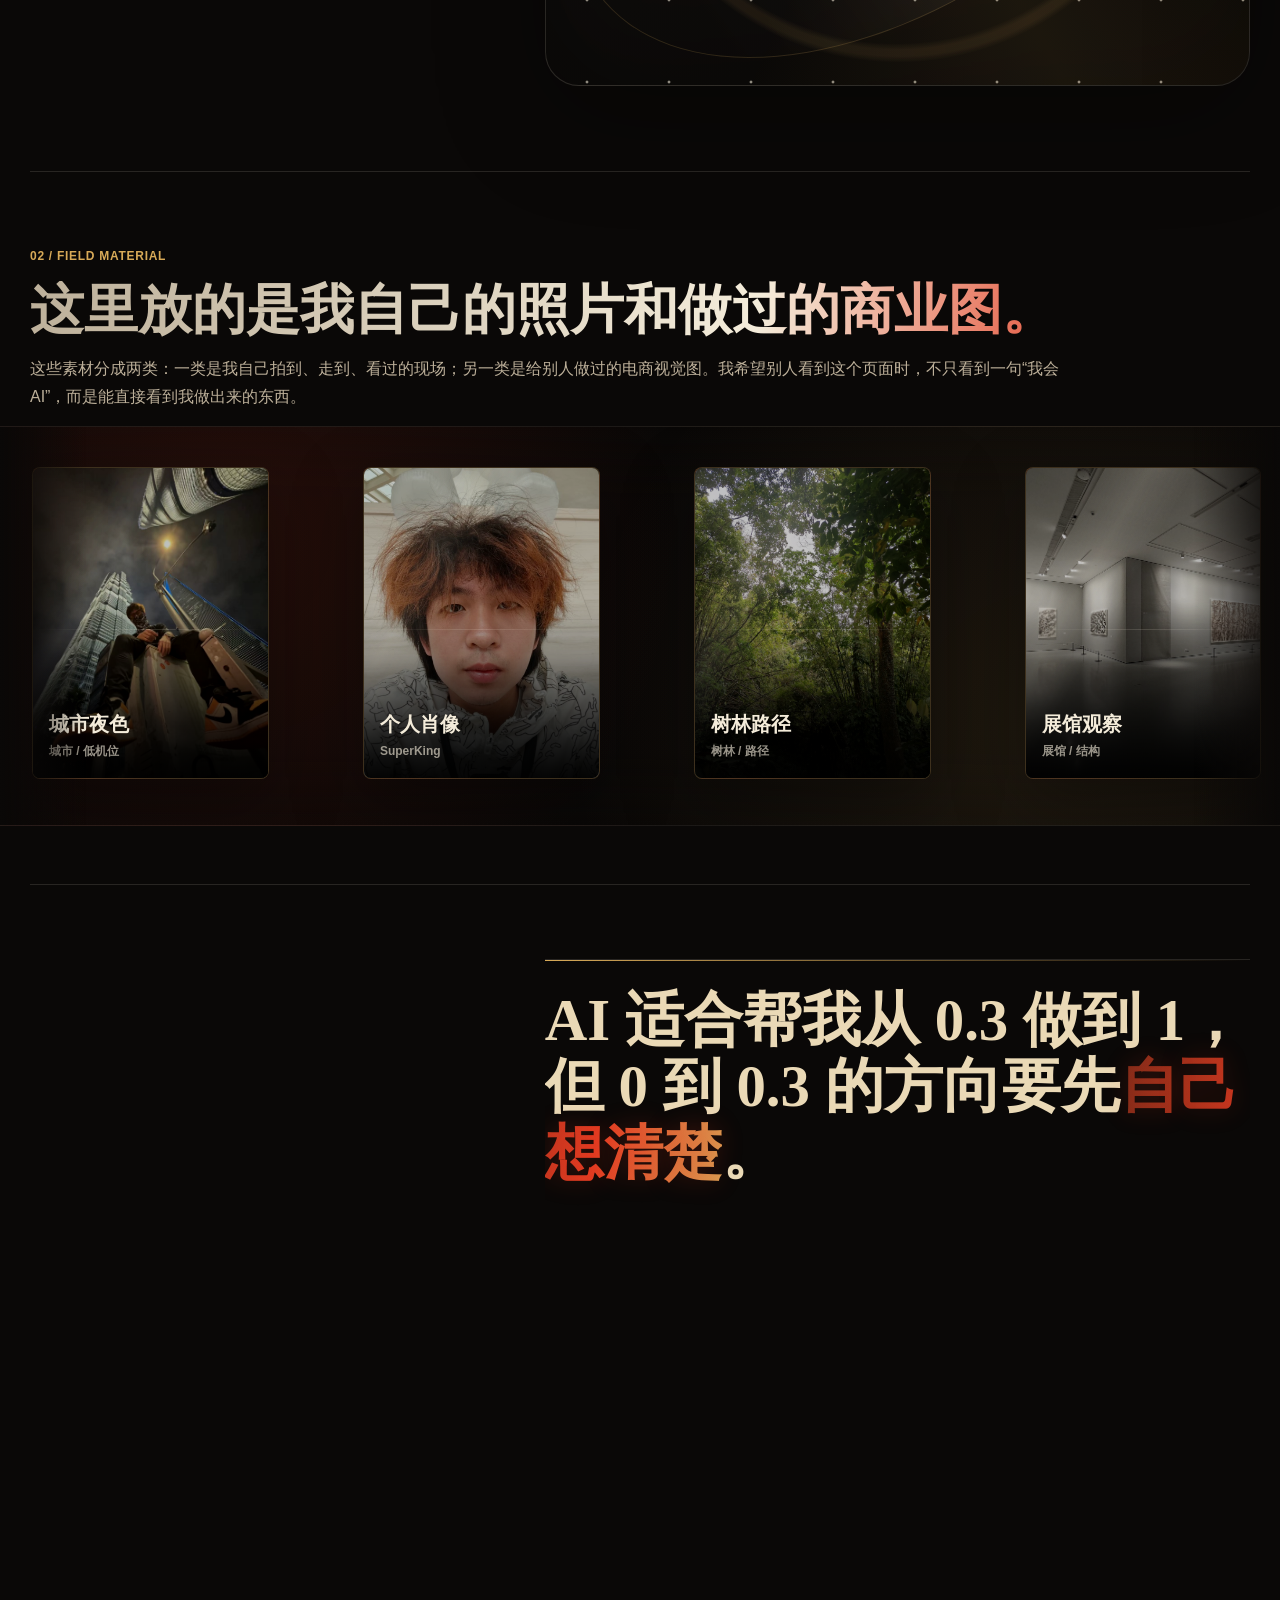
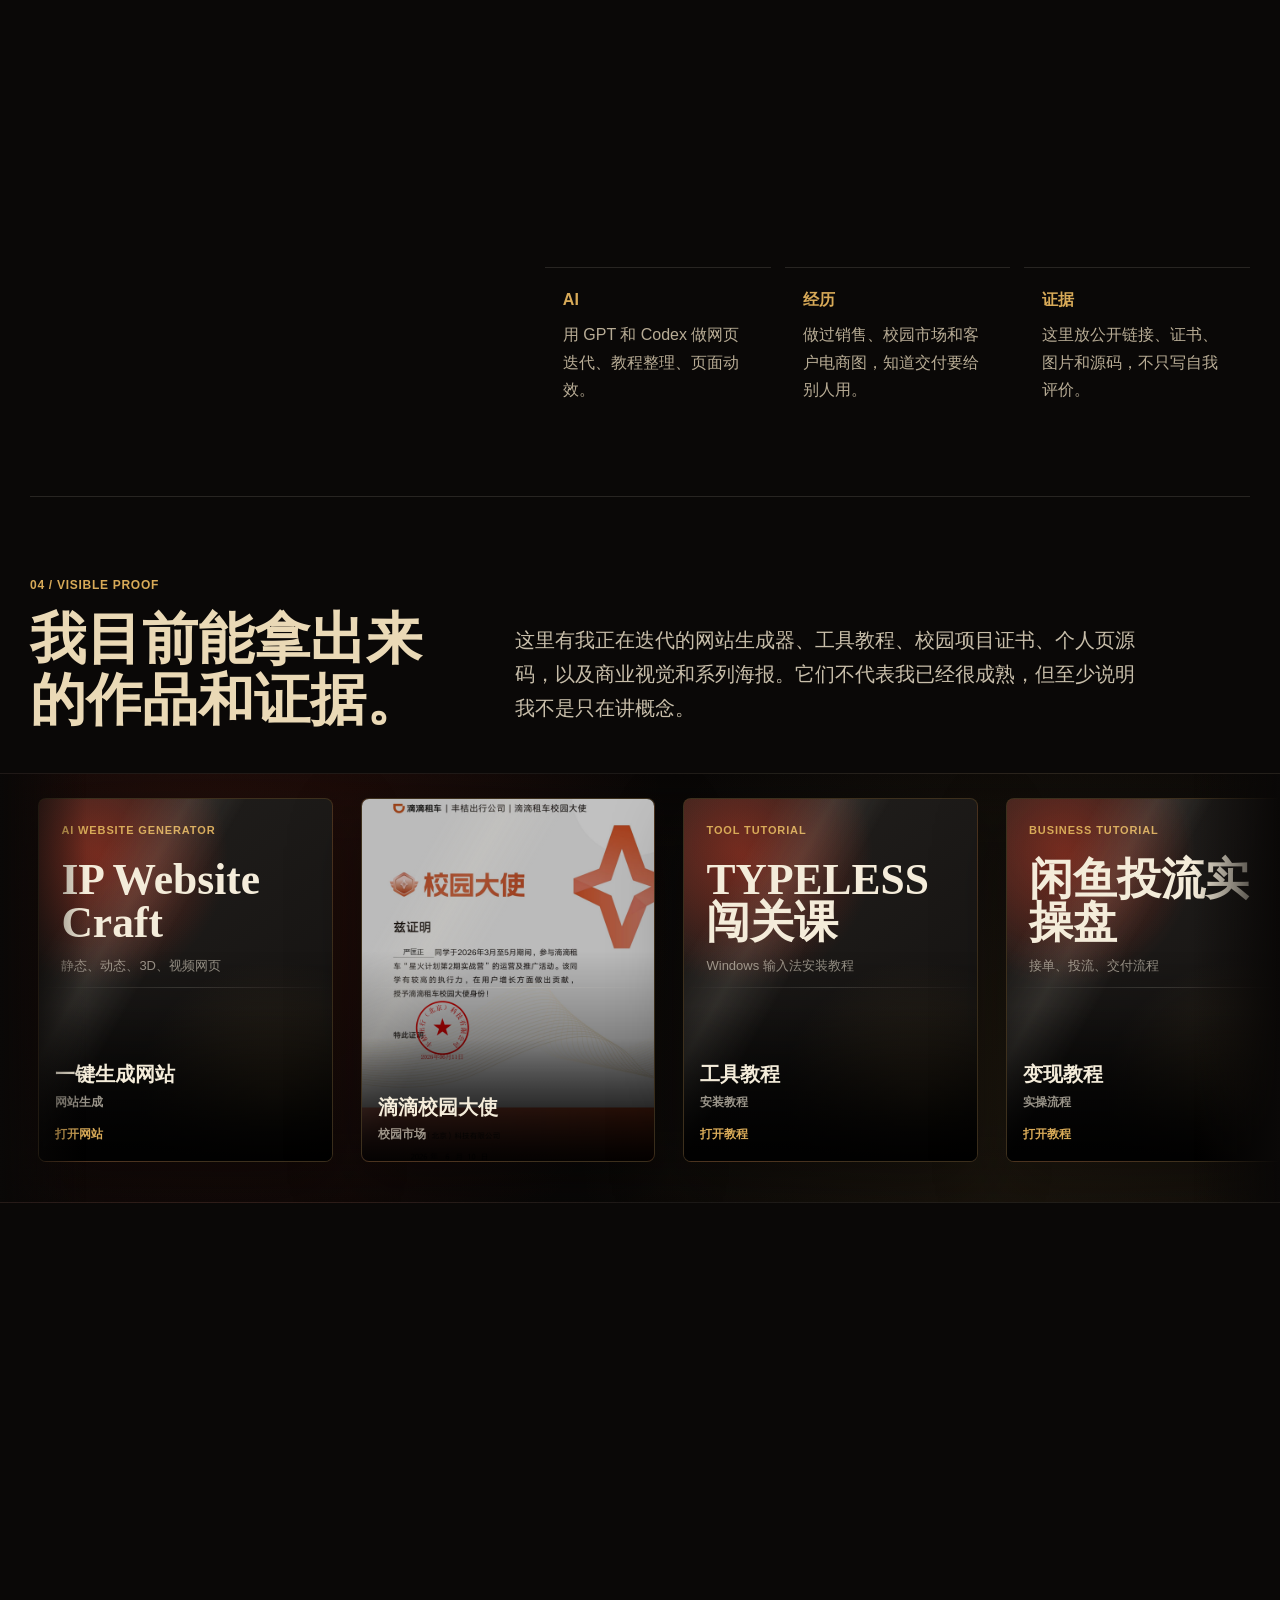
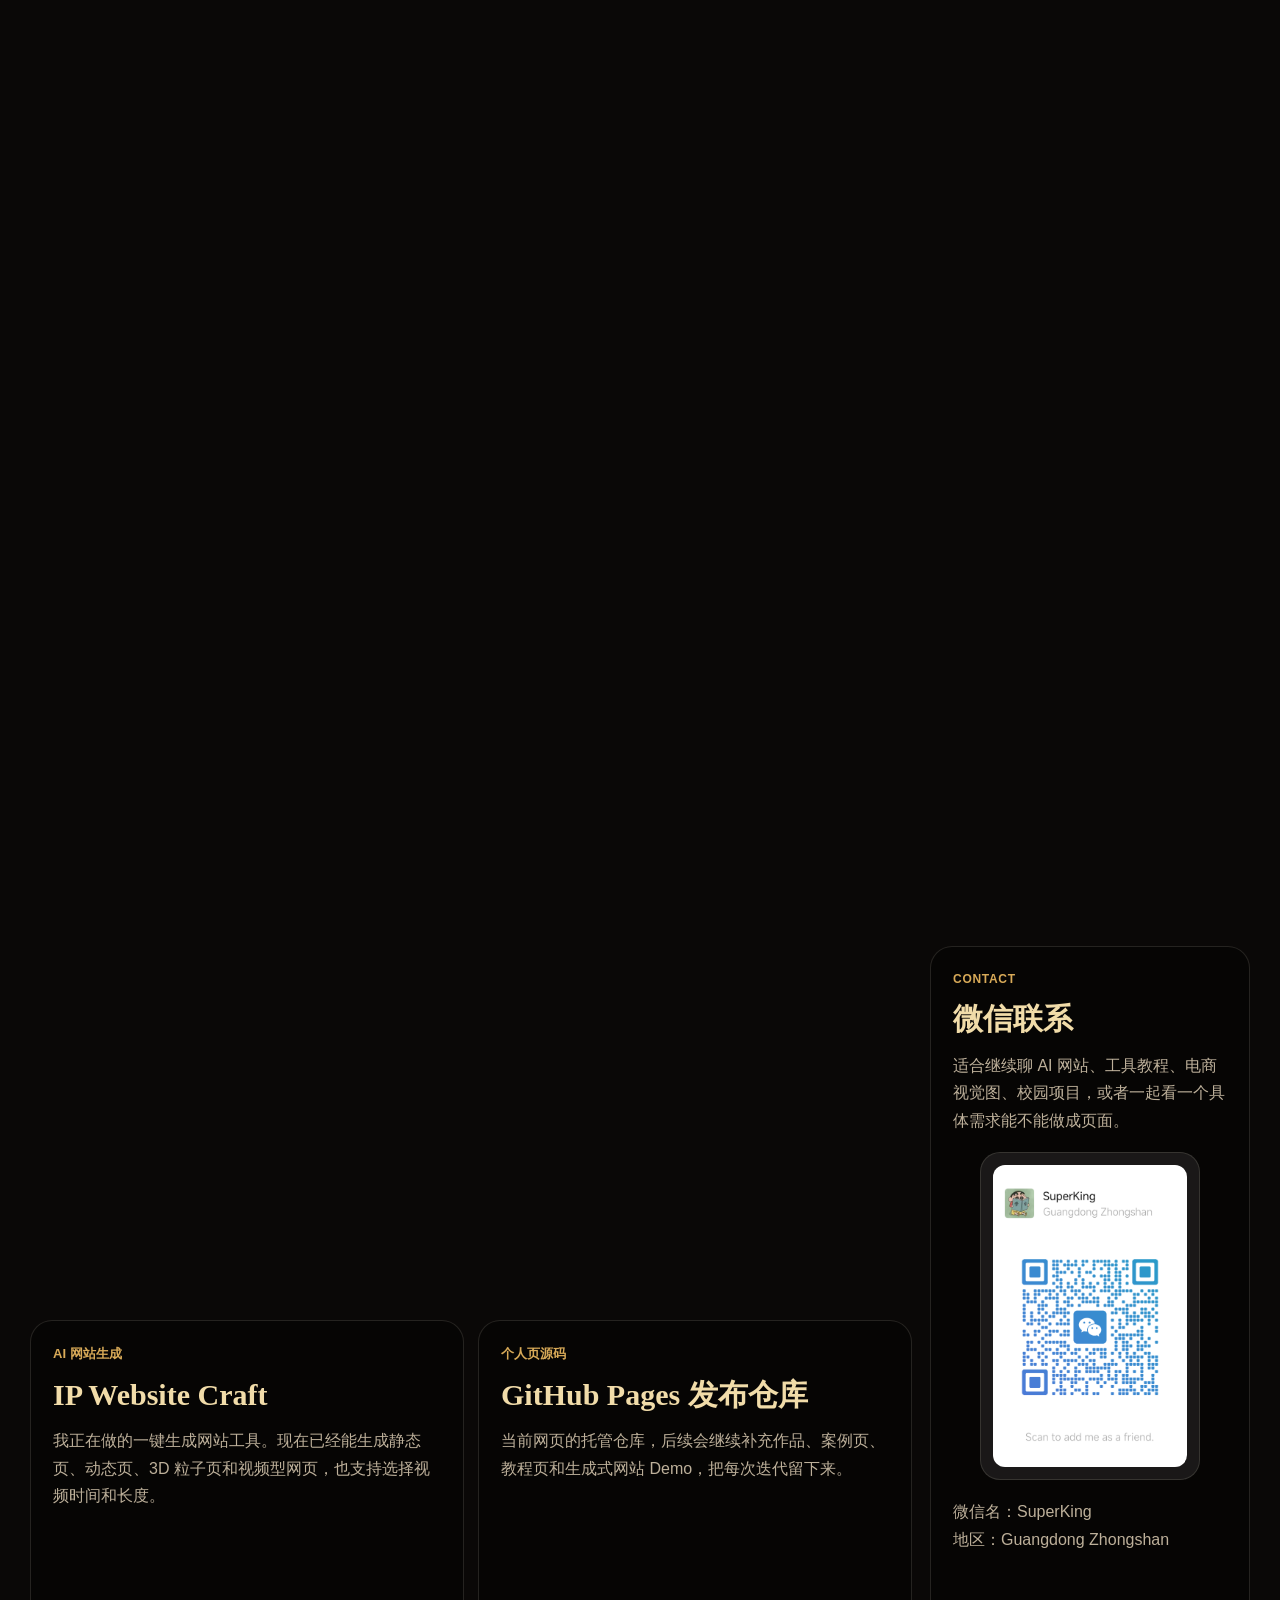
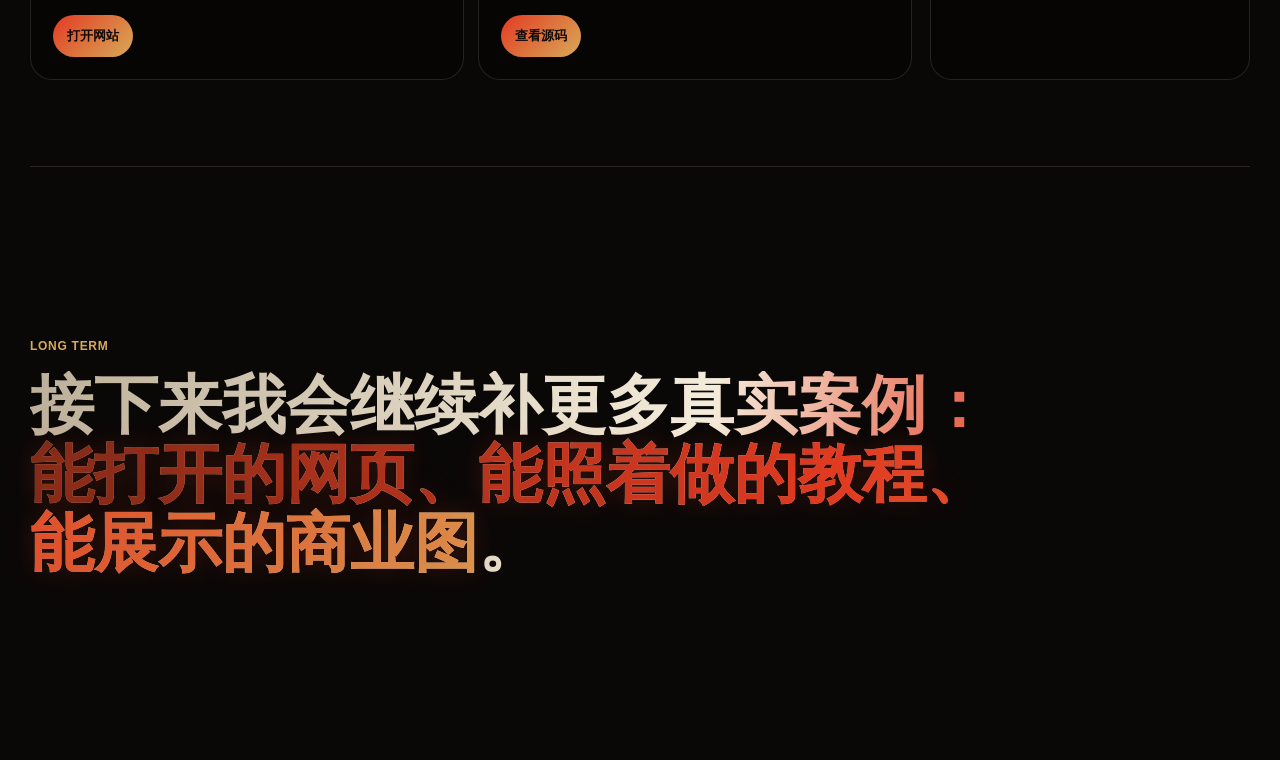
==== commit cfa7be55: "Add AI era poster series" ====
--- a/index.html
+++ b/index.html
@@ -993,6 +993,26 @@
       min-height: 320px;
     }
 
+    .work-playback .show-card.work.poster-work {
+      width: clamp(190px, 16vw, 240px);
+      min-width: clamp(190px, 16vw, 240px);
+      min-height: 0;
+      aspect-ratio: 941 / 1672;
+      background: #080706;
+    }
+
+    .show-card.poster-work img,
+    .show-card.poster-work:hover img {
+      object-fit: contain;
+      filter: none;
+      transform: none;
+    }
+
+    .show-card.poster-work::before,
+    .show-card.poster-work::after {
+      display: none;
+    }
+
     .show-card.work .show-cover {
       position: absolute;
       inset: 0;
@@ -1902,7 +1922,7 @@
           <h2>我目前能拿出来的作品和证据。</h2>
         </div>
         <p class="lead">
-          这里有我正在迭代的网站生成器、工具教程、校园项目证书、个人页源码，还有几张商业视觉图。它们不代表我已经很成熟，但至少说明我不是只在讲概念。
+          这里有我正在迭代的网站生成器、工具教程、校园项目证书、个人页源码，以及商业视觉和系列海报。它们不代表我已经很成熟，但至少说明我不是只在讲概念。
         </p>
       </div>
 
@@ -1956,6 +1976,18 @@
             <img class="zoomable" src="assets/personal/ecommerce-client-01.avif" alt="客户电商视觉单子" />
             <div class="show-caption"><b>电商交付图</b><span>产品视觉</span></div>
           </article>
+          <article class="show-card work poster-work">
+            <img class="zoomable" src="assets/personal/ai-era-poster-path.webp" alt="迎接 AI 时代系列海报，红黑空间与通往光门的路径" />
+          </article>
+          <article class="show-card work poster-work">
+            <img class="zoomable" src="assets/personal/ai-era-poster-horizon.webp" alt="迎接 AI 时代系列海报，人物沿光路走向未来城市" />
+          </article>
+          <article class="show-card work poster-work">
+            <img class="zoomable" src="assets/personal/ai-era-poster-puzzle.webp" alt="迎接 AI 时代系列海报，人形拼图与缺失模块" />
+          </article>
+          <article class="show-card work poster-work">
+            <img class="zoomable" src="assets/personal/ai-era-poster-breakthrough.webp" alt="迎接 AI 时代系列海报，断裂锁链与飞鸟" />
+          </article>
         </div>
       </div>
 
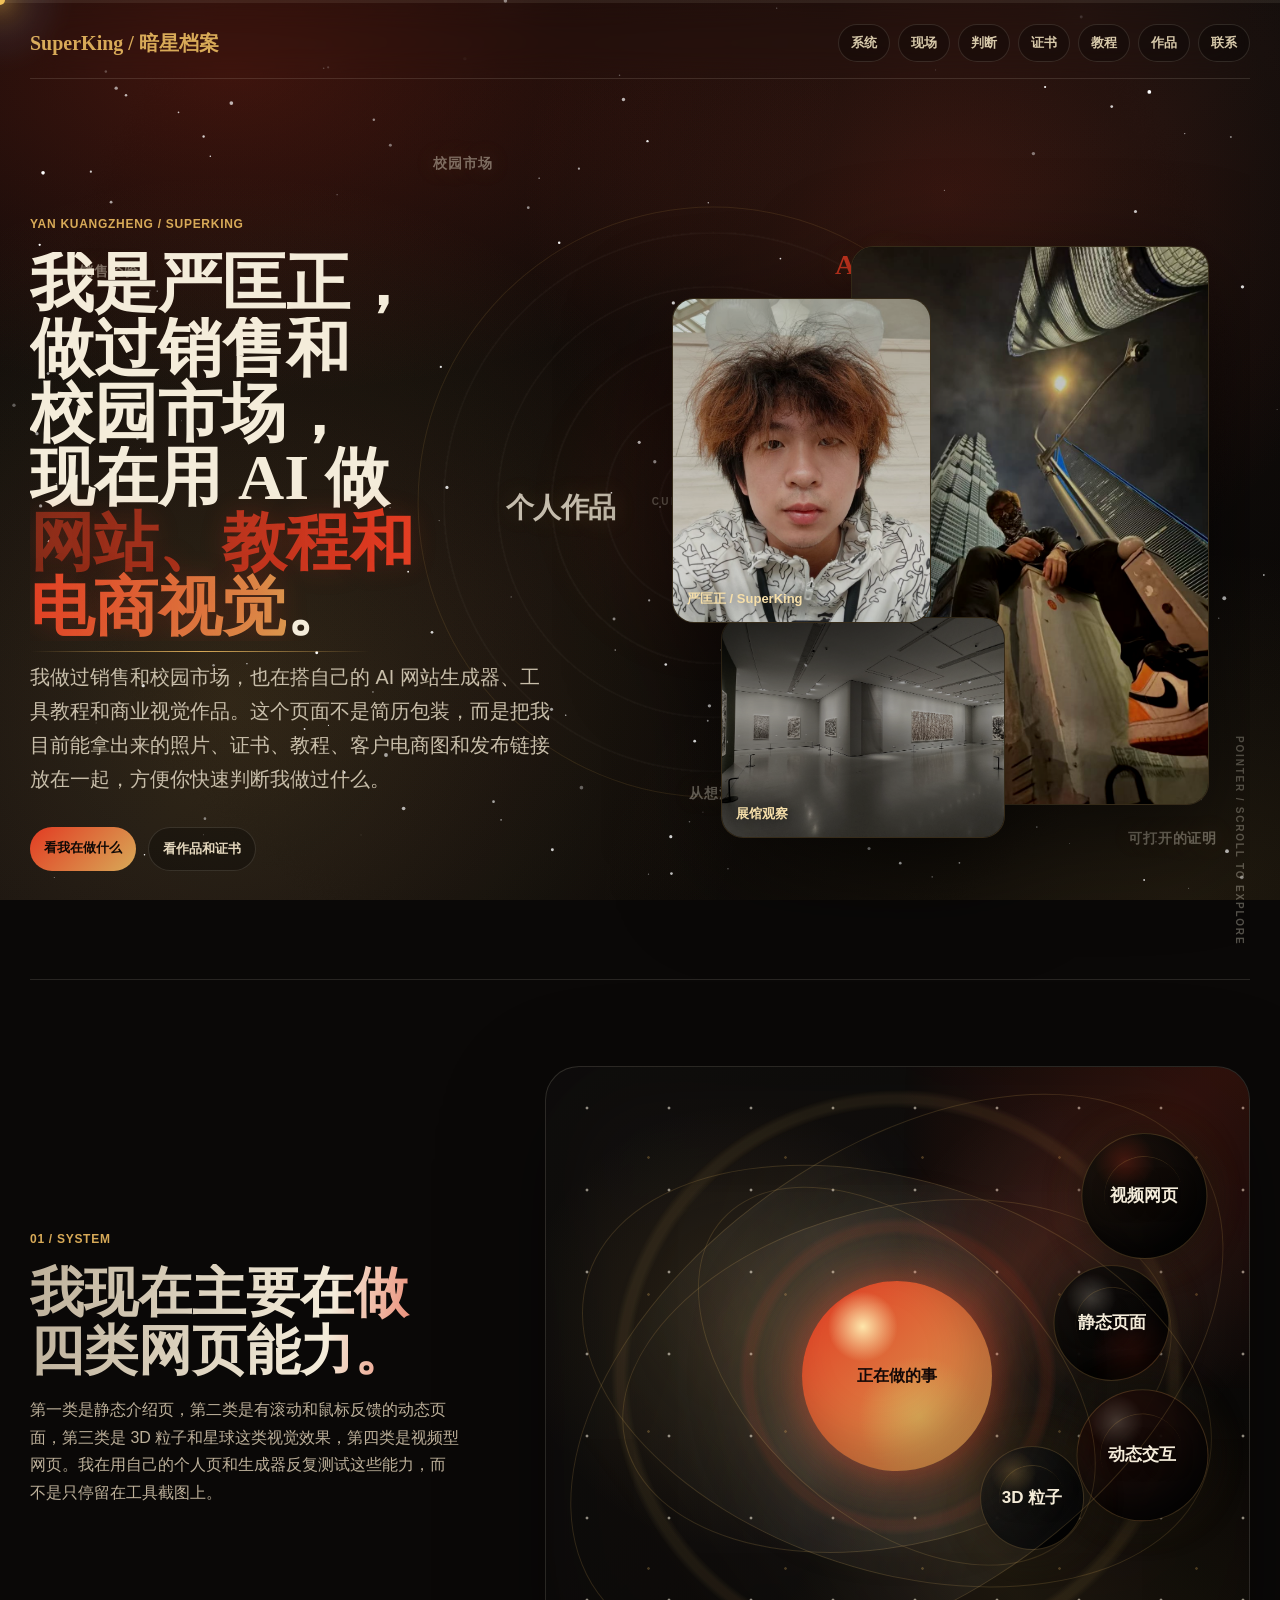
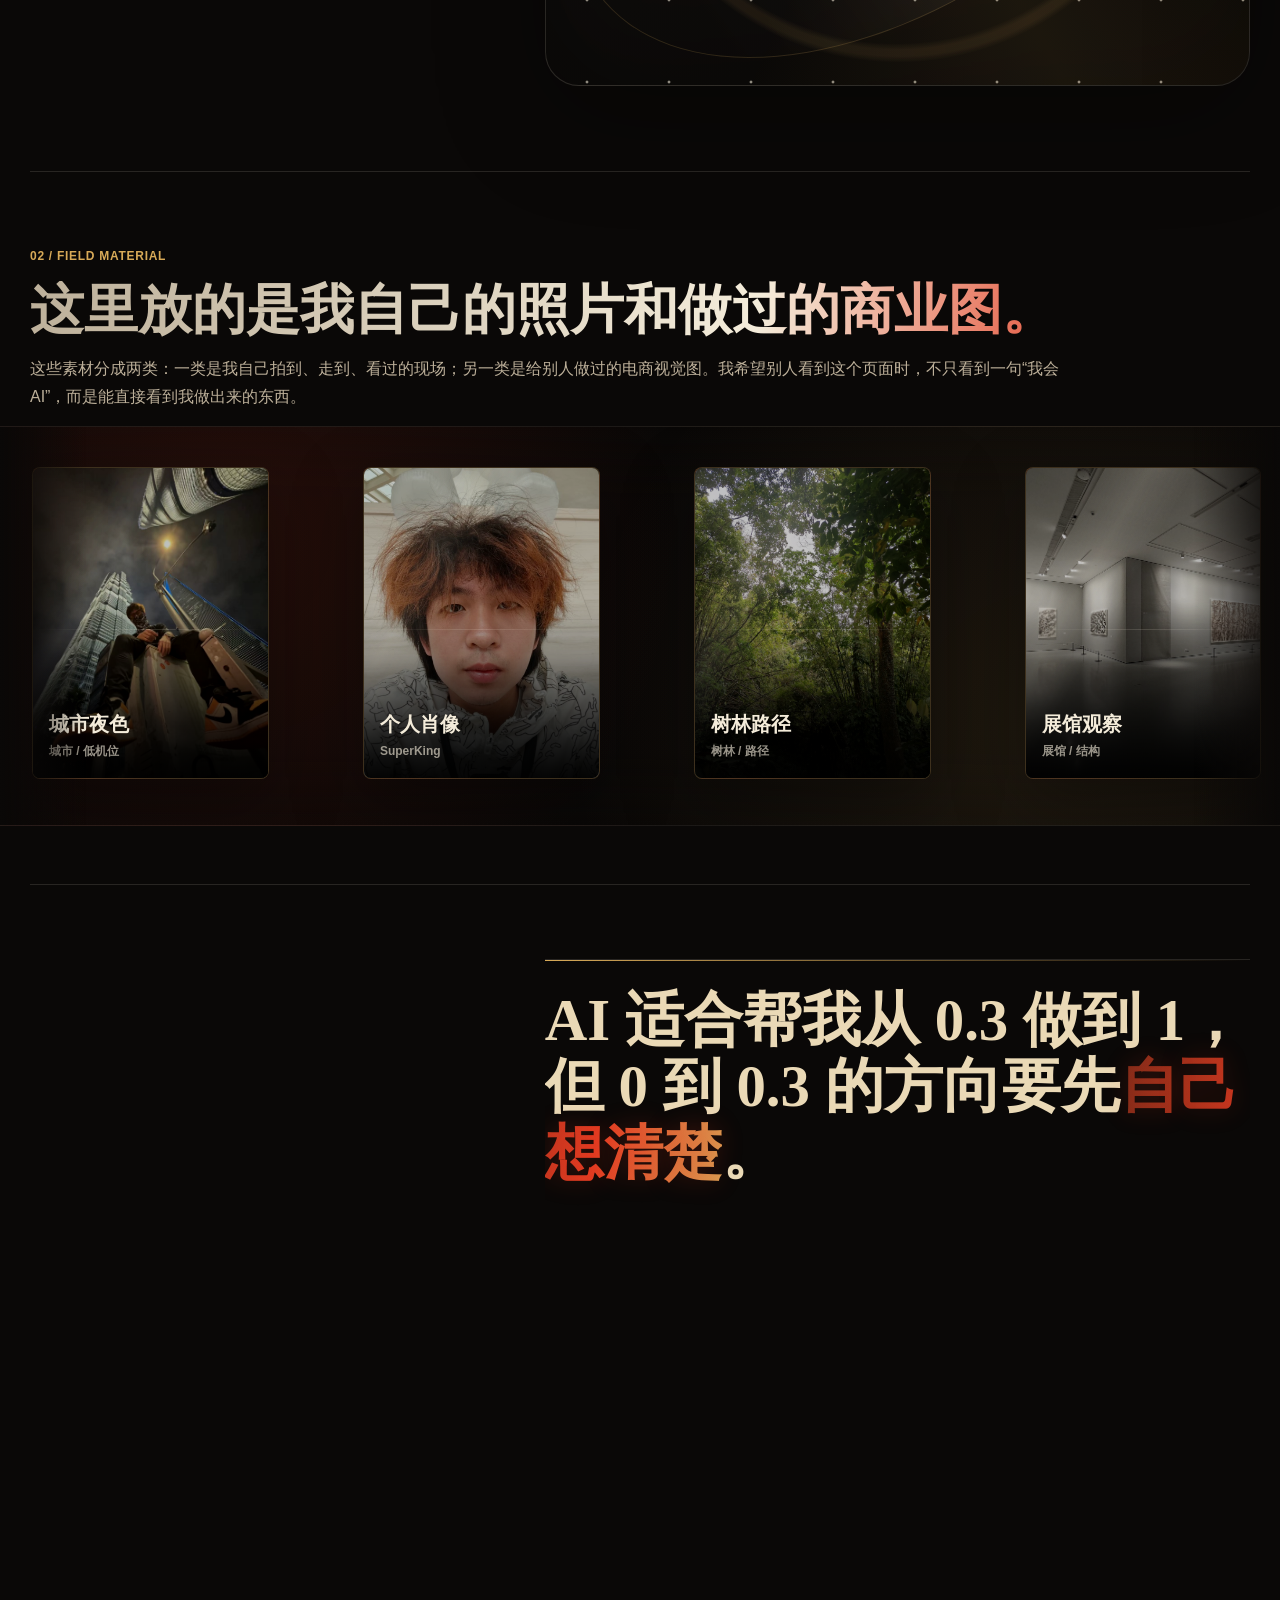
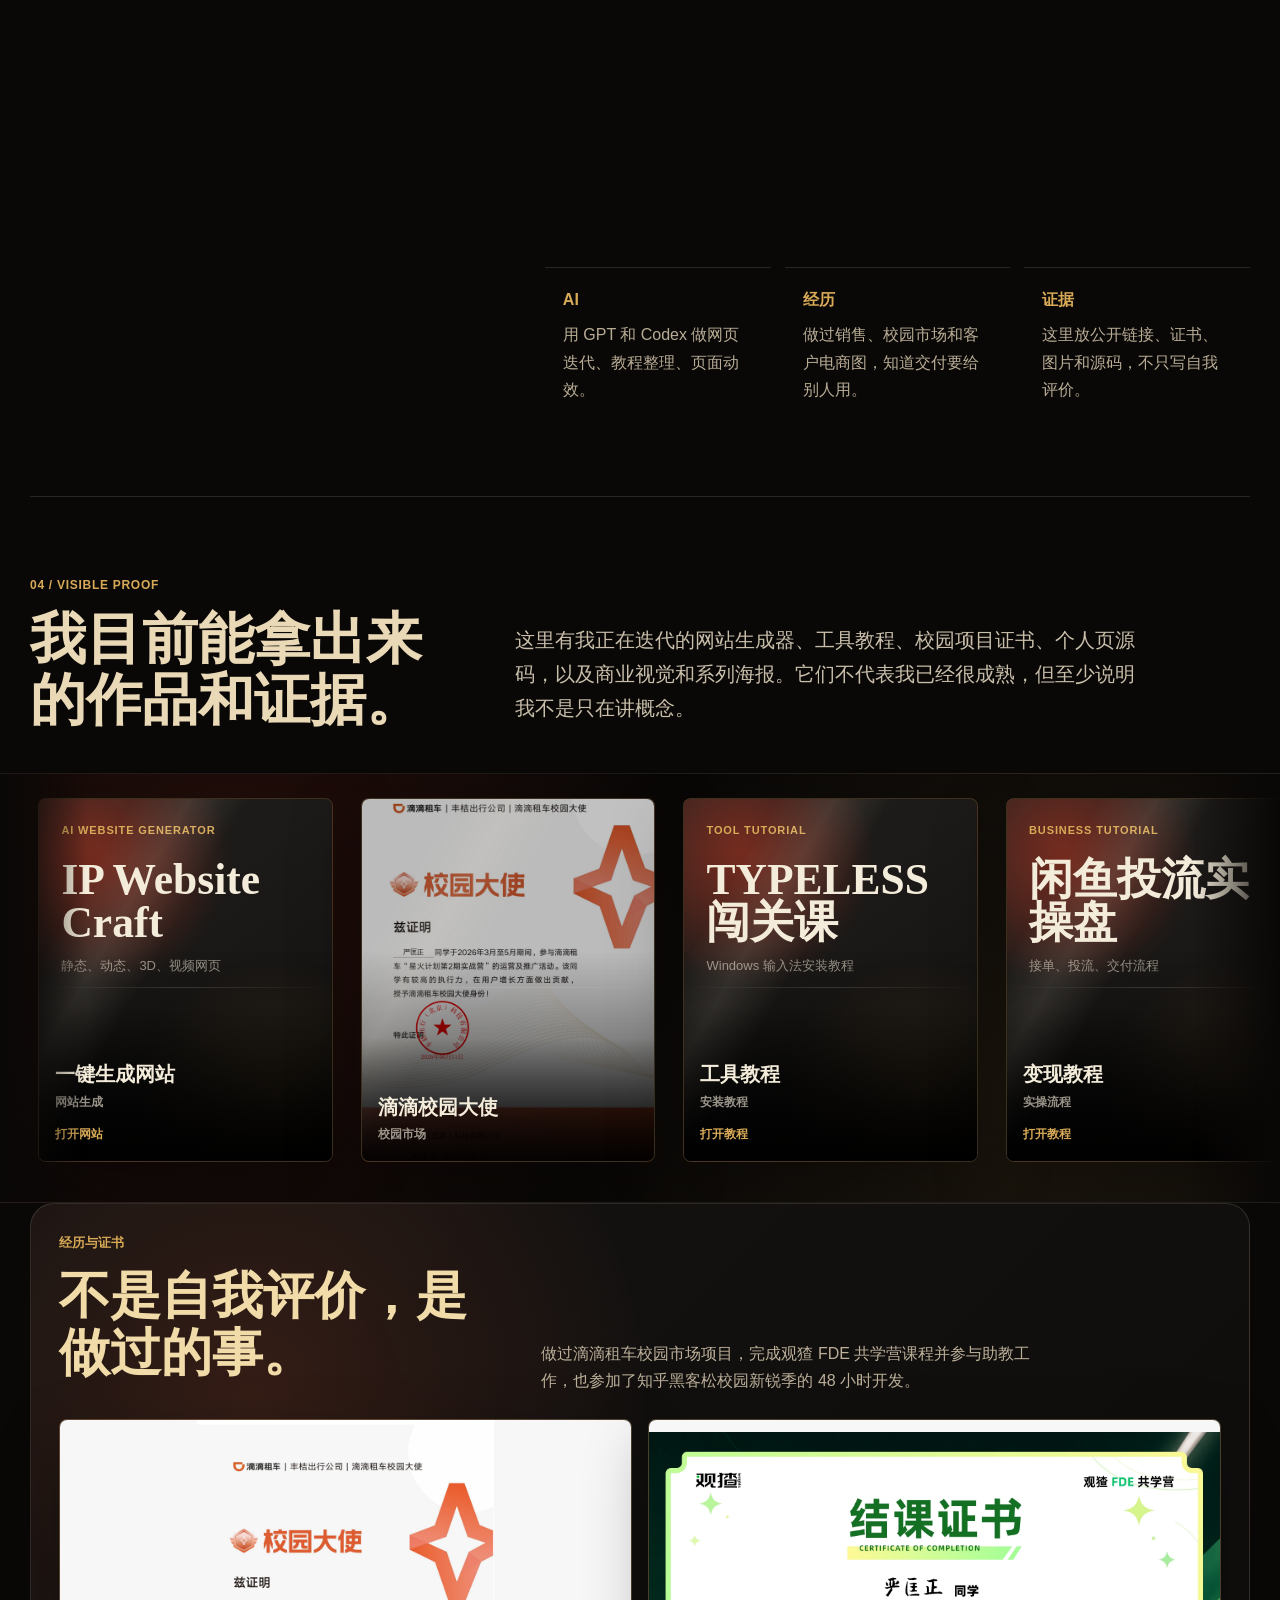
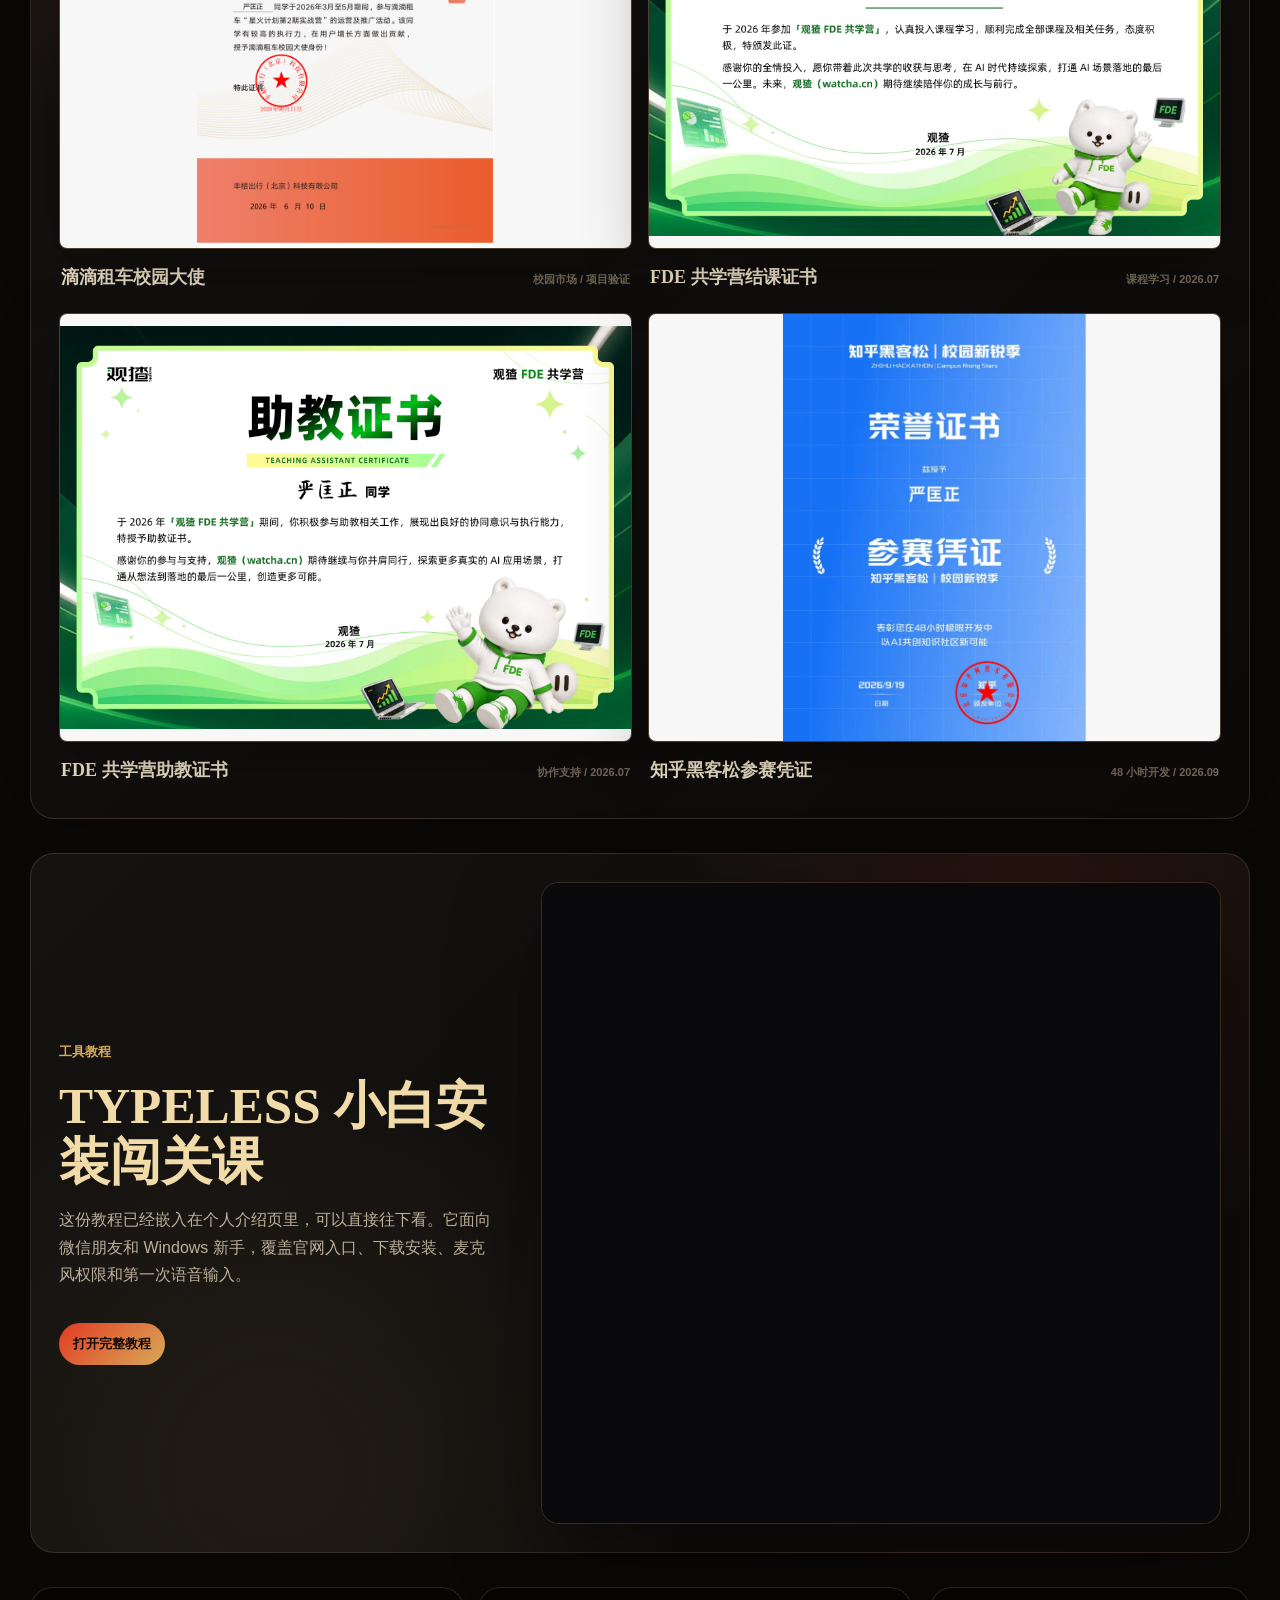
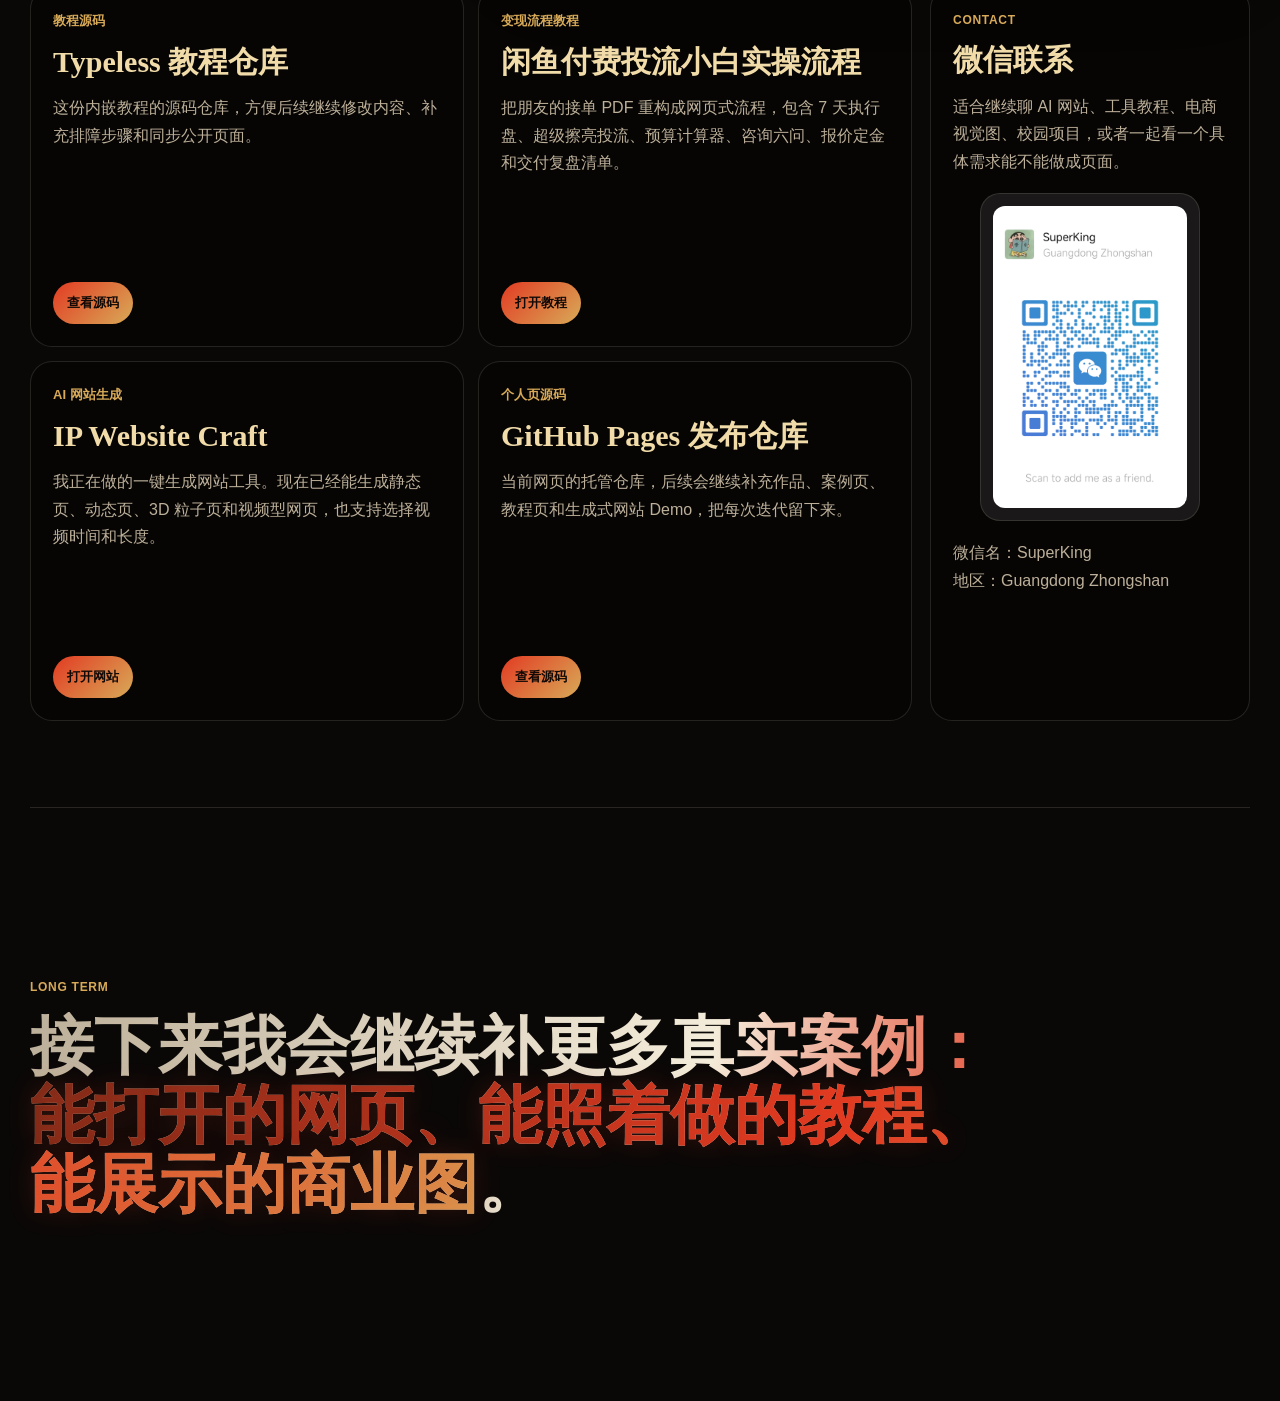
==== commit e508677f: "Add Zhihu hackathon certificate" ====
--- a/index.html
+++ b/index.html
@@ -1273,7 +1273,7 @@
 
     .certificate-grid {
       display: grid;
-      grid-template-columns: repeat(3, minmax(0, 1fr));
+      grid-template-columns: repeat(2, minmax(0, 1fr));
       gap: 16px;
       align-items: start;
     }
@@ -1998,7 +1998,7 @@
             <h3>不是自我评价，是做过的事。</h3>
           </div>
           <p>
-            做过滴滴租车校园市场项目，也完成观猹 FDE 共学营课程并参与助教工作。这三张证书分别对应校园市场执行、课程学习和协作支持。
+            做过滴滴租车校园市场项目，完成观猹 FDE 共学营课程并参与助教工作，也参加了知乎黑客松校园新锐季的 48 小时开发。
           </p>
         </div>
         <div class="certificate-grid">
@@ -2020,6 +2020,12 @@
             </figure>
             <div class="certificate-details"><b>FDE 共学营助教证书</b><span>协作支持 / 2026.07</span></div>
           </article>
+          <article class="certificate-item">
+            <figure class="certificate-frame">
+              <img class="zoomable" src="assets/personal/zhihu-hackathon-campus-rising-stars-certificate.webp" alt="严匡正的知乎黑客松校园新锐季参赛凭证" />
+            </figure>
+            <div class="certificate-details"><b>知乎黑客松参赛凭证</b><span>48 小时开发 / 2026.09</span></div>
+          </article>
         </div>
       </article>
 
